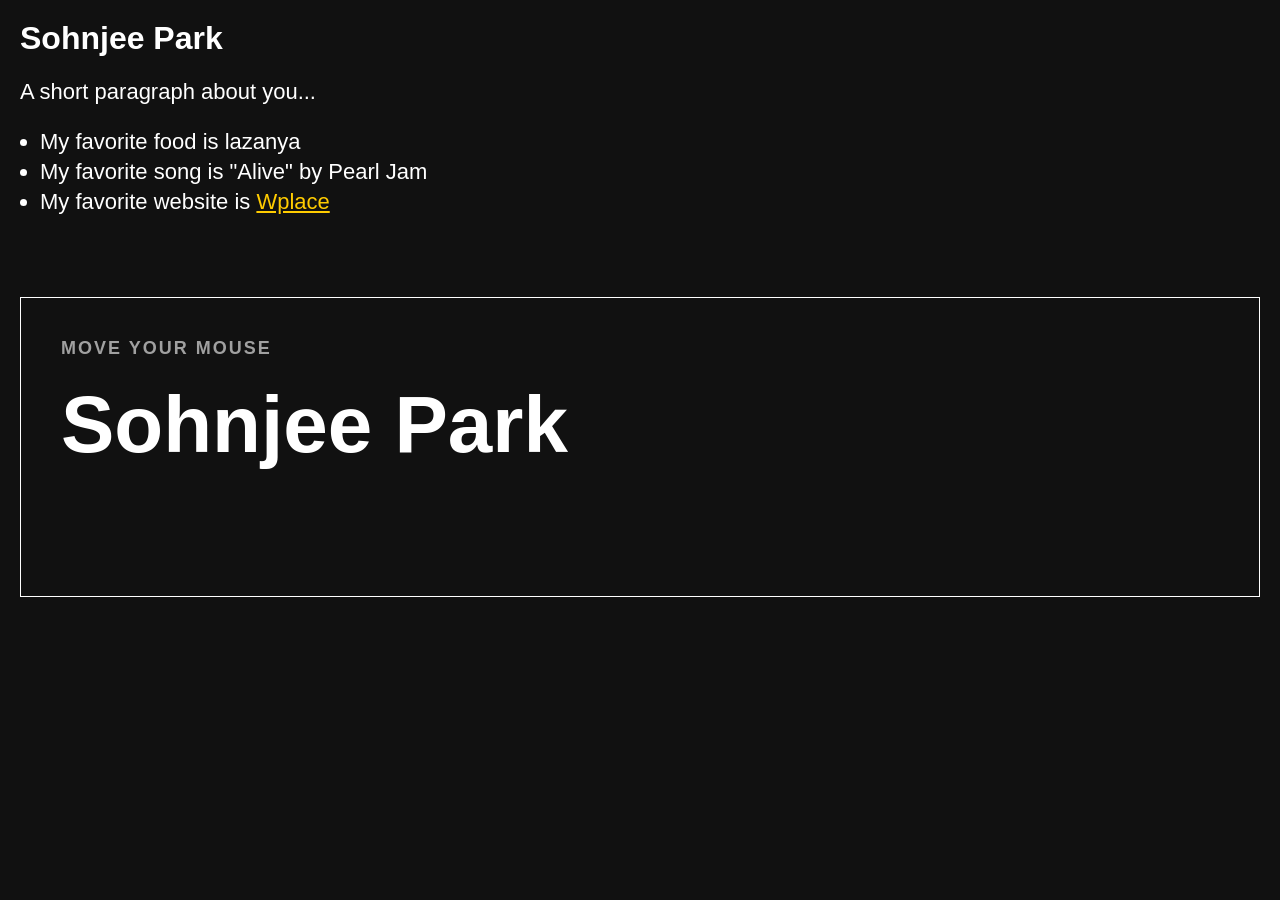
==== index.html @ 4c707c5a "Update index.html" ====
<!DOCTYPE html>
<html>

<head>
  <title>Sohnjee Park | UI Design Programming 1</title>
  <meta charset="utf-8" />
  <link rel="stylesheet" href="assets/style.css">
</head>

<body>

  <!-- this is where my code is-->
  <div id="grid">
    <div id="left-column" class="scroll">  

      <!-- my favorite pokemon -->
      <!-- <img src="https://archives.bulbagarden.net/media/upload/2/24/Spr_2c_054.png" alt="Psyduck" /> -->

      <!-- about me-->
      <h1>Sohnjee Park</h1>  
      <p class="desc">A short paragraph about you...</p>
      <ul>
        <li>My favorite food is lazanya</li>
        <li>My favorite song is "Alive" by Pearl Jam</li>
        <li>My favorite website is <a href="https://wplace.live/">Wplace</a></li>
      </ul>

      <section class="type-section">
  <h2 class="interactive-title">MOVE YOUR MOUSE</h2>
  <p class="interactive-type">
    Sohnjee Park
  </p>
</section>
      
    </div>
  </div>
  <script src="assets/script.js"></script>
  
</body>
</html>
---- assets/style.css ----
* {
	margin: 0px;
	padding: 0px;
	box-sizing: border-box;
}

/* adjusting fonts */

body {
	font-family: -apple-system, BlinkMacSystemFont, helvetica, arial, sans-serif;
	transition: background 500ms ease;
	background: #111;
	color: white;
}

p, li {
	font-size: 22px;
	line-height: 30px;
}

/* adjusting spacing */

#left-column {
	padding: 20px;
}

h1, p {
	margin-bottom: 20px;
}

ul, ol {
	margin-left: 20px;
}

img {
	max-width: 100%;
	height: auto;
}

a {
	color: #ffcc00;
}

/* interactive type */

.type-section {
	margin-top: 80px;
	min-height: 300px;
	border: 1px solid white;
	padding: 40px;
	overflow: hidden;
}

.interactive-title {
	font-size: 18px;
	letter-spacing: 2px;
	opacity: 0.6;
	margin-bottom: 30px;
}

.interactive-type {
	font-size: 80px;
	font-weight: 900;
	line-height: 0.9;
	letter-spacing: 0px;
	transition:
		transform 0.2s ease,
		letter-spacing 0.2s ease,
		color 0.2s ease;
}
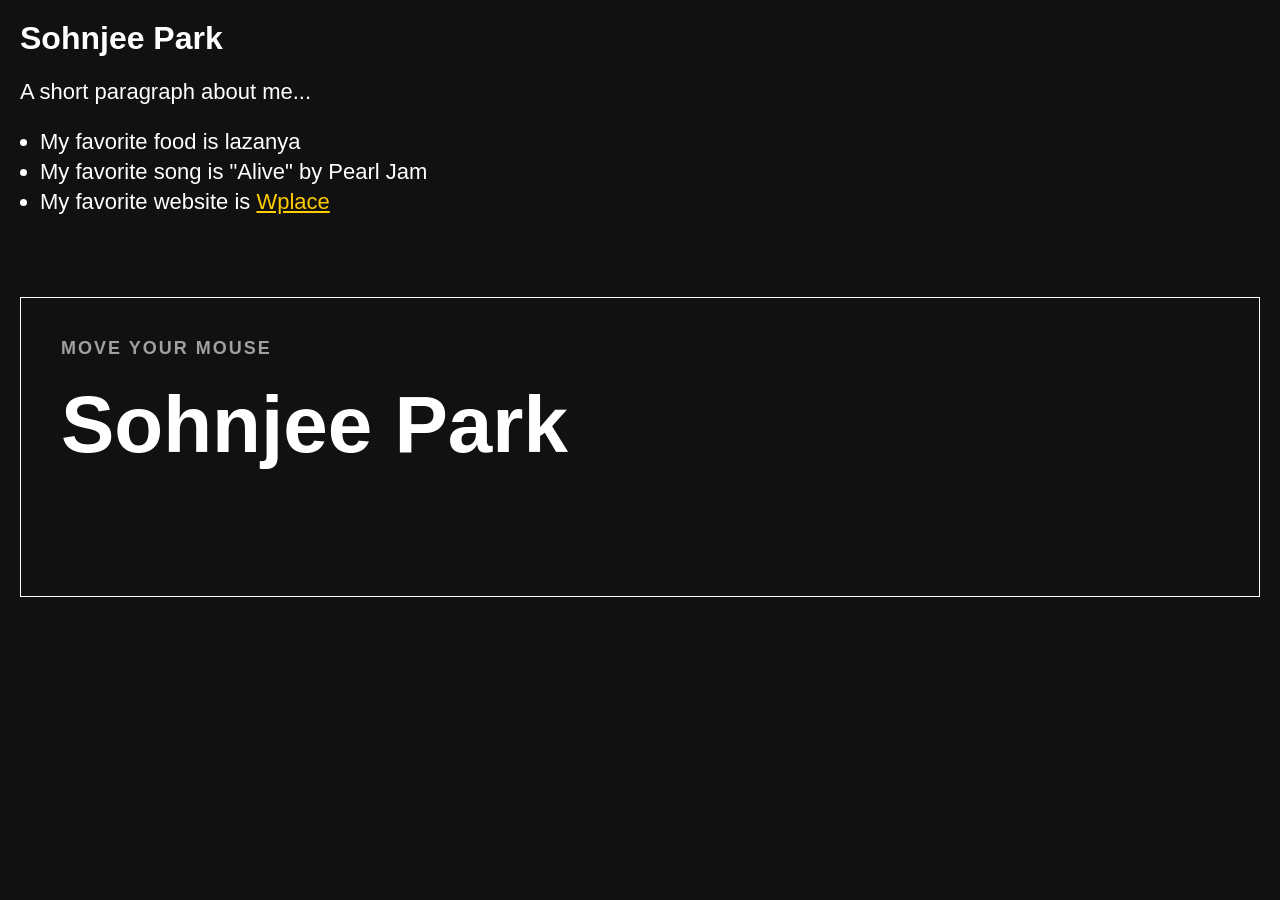
==== commit 35498caa: "Update index.html" ====
--- a/index.html
+++ b/index.html
@@ -19,7 +19,7 @@
 
       <!-- about me-->
       <h1>Sohnjee Park</h1>  
-      <p class="desc">A short paragraph about you...</p>
+      <p class="desc">A short paragraph about me...</p>
       <ul>
         <li>My favorite food is lazanya</li>
         <li>My favorite song is "Alive" by Pearl Jam</li>
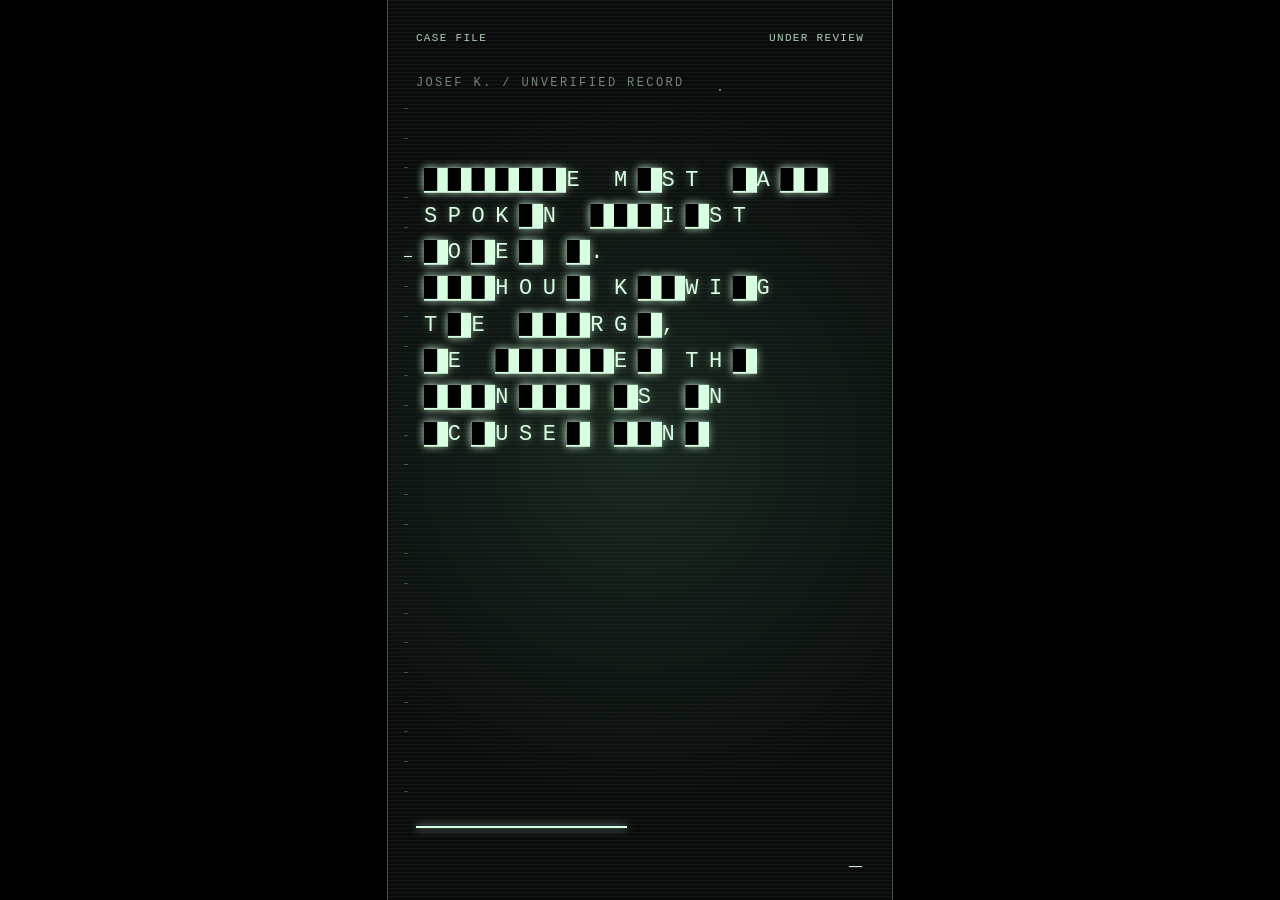
==== commit 778888db: "Add files via upload" ====
--- a/index.html
+++ b/index.html
@@ -1,41 +1,293 @@
-  
 <!DOCTYPE html>
-<html>
-
+<html lang="ko">
 <head>
-  <title>Sohnjee Park | UI Design Programming 1</title>
-  <meta charset="utf-8" />
-  <link rel="stylesheet" href="assets/style.css">
+  <meta charset="UTF-8">
+  <meta name="viewport" content="width=device-width, initial-scale=1.0">
+  <title>The Trial Clock</title>
+
+  <style>
+    * {
+      margin: 0;
+      padding: 0;
+      box-sizing: border-box;
+    }
+
+    html,
+    body {
+      width: 100%;
+      height: 100%;
+      overflow: hidden;
+      background: black;
+      color: #d8ffe2;
+      font-family: "Courier New", monospace;
+    }
+
+    body {
+      display: flex;
+      align-items: center;
+      justify-content: center;
+    }
+
+    #screen {
+      position: relative;
+      width: 56.25vh;
+      height: 100vh;
+      max-width: 100vw;
+      background:
+        repeating-linear-gradient(
+          to bottom,
+          rgba(255, 255, 255, 0.04) 0px,
+          rgba(255, 255, 255, 0.04) 1px,
+          transparent 1px,
+          transparent 4px
+        ),
+        radial-gradient(circle at center, #102018 0%, #020403 70%);
+      border-left: 1px solid rgba(216, 255, 226, 0.3);
+      border-right: 1px solid rgba(216, 255, 226, 0.3);
+      overflow: hidden;
+    }
+
+    #screen::before {
+      content: "";
+      position: absolute;
+      inset: 0;
+      background: rgba(216, 255, 226, 0.03);
+      animation: flicker 1s infinite;
+      pointer-events: none;
+    }
+
+    @keyframes flicker {
+      0% { opacity: 0.1; }
+      50% { opacity: 0.35; }
+      100% { opacity: 0.15; }
+    }
+
+    #header {
+      position: absolute;
+      top: 32px;
+      left: 28px;
+      right: 28px;
+      display: flex;
+      justify-content: space-between;
+      font-size: 11px;
+      letter-spacing: 0.12em;
+      opacity: 0.8;
+    }
+
+    #case-number {
+      position: absolute;
+      top: 76px;
+      left: 28px;
+      font-size: 12px;
+      letter-spacing: 0.2em;
+      opacity: 0.5;
+    }
+
+    #text {
+      position: absolute;
+      left: 36px;
+      right: 36px;
+      top: 38%;
+      transform: translateY(-50%);
+      font-size: 22px;
+      line-height: 1.65;
+      letter-spacing: 0.03em;
+      text-transform: uppercase;
+      text-shadow: 0 0 8px rgba(216, 255, 226, 0.45);
+      transition: top 0.8s ease, letter-spacing 0.8s ease;
+      word-break: keep-all;
+    }
+
+    .redacted {
+      color: black;
+      background: #d8ffe2;
+      box-shadow: 0 0 8px rgba(216, 255, 226, 0.6);
+    }
+
+    #minute-bar {
+      position: absolute;
+      left: 28px;
+      bottom: 72px;
+      height: 2px;
+      background: #d8ffe2;
+      box-shadow: 0 0 10px rgba(216, 255, 226, 0.9);
+      transition: width 0.8s ease;
+    }
+
+    #hour-markers {
+      position: absolute;
+      left: 16px;
+      top: 12%;
+      bottom: 12%;
+      width: 8px;
+      display: flex;
+      flex-direction: column;
+      justify-content: space-between;
+    }
+
+    .hour-dot {
+      width: 4px;
+      height: 1px;
+      background: rgba(216, 255, 226, 0.25);
+    }
+
+    .hour-dot.on {
+      width: 8px;
+      background: #d8ffe2;
+      box-shadow: 0 0 8px #d8ffe2;
+    }
+
+    #cursor {
+      position: absolute;
+      right: 30px;
+      bottom: 28px;
+      font-size: 22px;
+      animation: blink 1s steps(1) infinite;
+    }
+
+    @keyframes blink {
+      0% { opacity: 1; }
+      50% { opacity: 0; }
+      100% { opacity: 1; }
+    }
+
+    .noise {
+      position: absolute;
+      width: 2px;
+      height: 2px;
+      background: #d8ffe2;
+      opacity: 0.45;
+    }
+  </style>
 </head>
 
 <body>
-
-  <!-- this is where my code is-->
-  <div id="grid">
-    <div id="left-column" class="scroll">  
-
-      <!-- my favorite pokemon -->
-      <!-- <img src="https://archives.bulbagarden.net/media/upload/2/24/Spr_2c_054.png" alt="Psyduck" /> -->
-
-      <!-- about me-->
-      <h1>Sohnjee Park</h1>  
-      <p class="desc">A short paragraph about me...</p>
-      <ul>
-        <li>My favorite food is lazanya</li>
-        <li>My favorite song is "Alive" by Pearl Jam</li>
-        <li>My favorite website is <a href="https://wplace.live/">Wplace</a></li>
-      </ul>
-
-      <section class="type-section">
-  <h2 class="interactive-title">MOVE YOUR MOUSE</h2>
-  <p class="interactive-type">
-    Sohnjee Park
-  </p>
-</section>
-      
+  <div id="screen">
+    <div id="header">
+      <span>CASE FILE</span>
+      <span>UNDER REVIEW</span>
     </div>
+
+    <div id="case-number">JOSEF K. / UNVERIFIED RECORD</div>
+
+    <div id="hour-markers"></div>
+
+    <div id="text"></div>
+
+    <div id="minute-bar"></div>
+
+    <div id="cursor">_</div>
   </div>
-  <script src="assets/script.js"></script>
-  
+
+  <script>
+    const screen = document.querySelector("#screen")
+    const text = document.querySelector("#text")
+    const minuteBar = document.querySelector("#minute-bar")
+    const hourMarkers = document.querySelector("#hour-markers")
+
+    const originalText =
+      "SOMEONE MUST HAVE SPOKEN AGAINST JOSEF K.\n" +
+      "WITHOUT KNOWING THE CHARGE,\n" +
+      "HE ENTERED THE MORNING AS AN ACCUSED MAN."
+
+      let randomOrder = []
+let lastMinute = -1
+
+function makeRandomOrder() {
+  randomOrder = []
+
+  for (let i = 0; i < originalText.length; i = i + 1) {
+    const character = originalText[i]
+
+    if (character !== " " && character !== "\n") {
+      randomOrder.push(i)
+    }
+  }
+
+  for (let i = randomOrder.length - 1; i > 0; i = i - 1) {
+    const randomIndex = Math.floor(Math.random() * (i + 1))
+    const temp = randomOrder[i]
+    randomOrder[i] = randomOrder[randomIndex]
+    randomOrder[randomIndex] = temp
+  }
+}
+
+for (let i = 0; i < 24; i = i + 1) {
+  hourMarkers.innerHTML = hourMarkers.innerHTML + "<div class='hour-dot'></div>"
+}
+    const dots = document.querySelectorAll(".hour-dot")
+
+    function updateClock() {
+      const now = new Date()
+
+      const hour = now.getHours()
+      const minute = now.getMinutes()
+      const second = now.getSeconds()
+
+      if (minute !== lastMinute) {
+  makeRandomOrder()
+  lastMinute = minute
+}
+
+const hiddenCount = second
+const hiddenLetters = randomOrder.slice(0, hiddenCount)
+
+let result = ""
+
+for (let i = 0; i < originalText.length; i = i + 1) {
+  const character = originalText[i]
+
+  if (character === "\n") {
+    result = result + "<br>"
+  } else if (character === " ") {
+    result = result + " "
+  } else if (hiddenLetters.includes(i)) {
+    result = result + "<span class='redacted'>█</span>"
+  } else {
+    result = result + character
+  }
+}
+
+text.innerHTML = result
+
+
+
+      const textTop = 22 + hour * 56 / 23
+      text.style.top = textTop + "%"
+
+      const spacing = 0.03 + minute * 0.018
+      text.style.letterSpacing = spacing + "em"
+
+      const barWidth = 8 + minute * 80 / 59
+      minuteBar.style.width = barWidth + "%"
+
+      for (let i = 0; i < dots.length; i = i + 1) {
+        if (i === hour) {
+          dots[i].className = "hour-dot on"
+        } else {
+          dots[i].className = "hour-dot"
+        }
+      }
+
+      makeNoise()
+    }
+
+    function makeNoise() {
+      const noise = document.createElement("div")
+      noise.className = "noise"
+
+      noise.style.left = Math.random() * 100 + "%"
+      noise.style.top = Math.random() * 100 + "%"
+
+      screen.appendChild(noise)
+
+      setTimeout(function() {
+        noise.remove()
+      }, 1000)
+    }
+
+    updateClock()
+    setInterval(updateClock, 1000)
+  </script>
 </body>
-</html>
+</html>
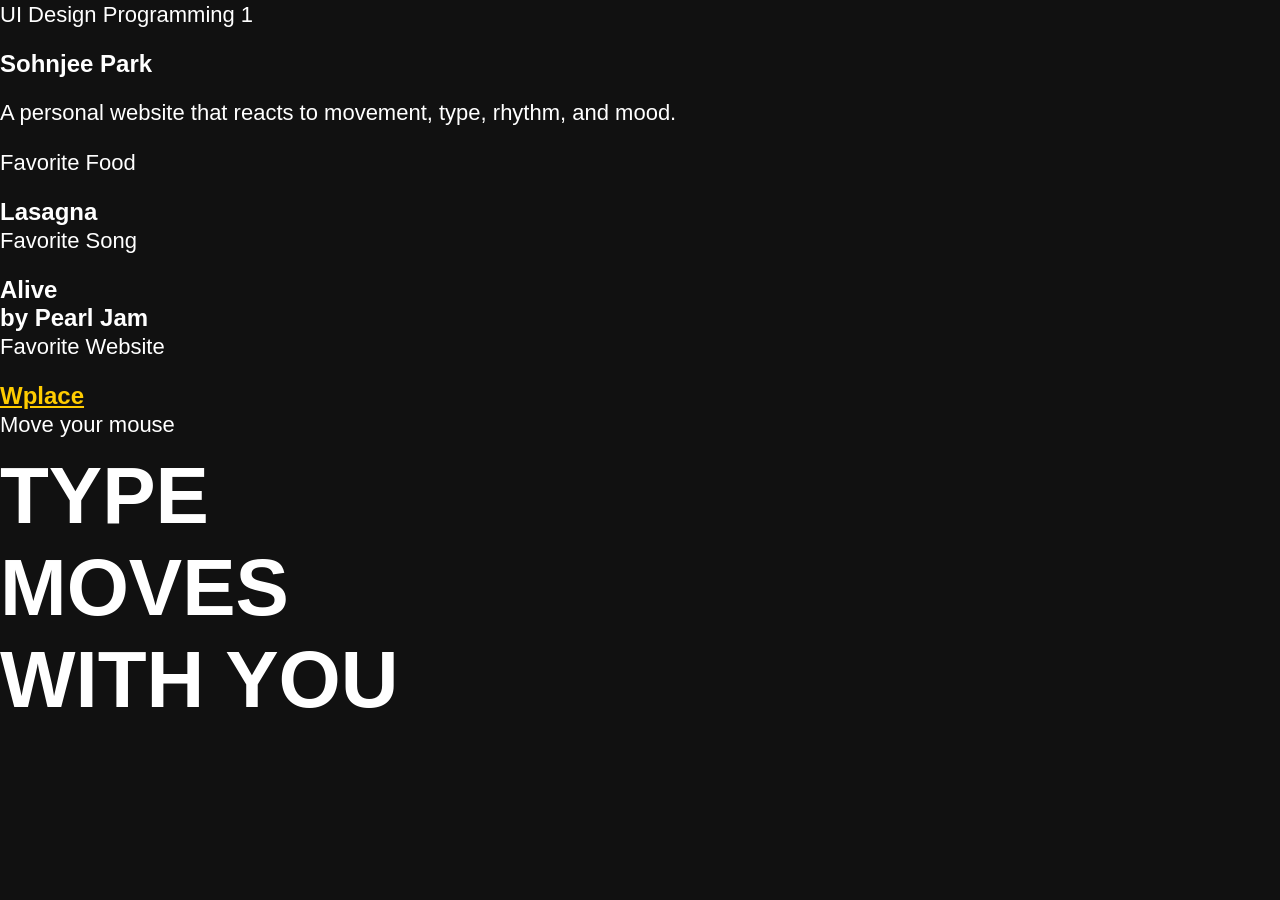
==== commit b9e4a8b8: "Create index.html" ====
--- a/index.html
+++ b/index.html
@@ -1,293 +1,63 @@
 <!DOCTYPE html>
 <html lang="ko">
+
 <head>
-  <meta charset="UTF-8">
-  <meta name="viewport" content="width=device-width, initial-scale=1.0">
-  <title>The Trial Clock</title>
-
-  <style>
-    * {
-      margin: 0;
-      padding: 0;
-      box-sizing: border-box;
-    }
-
-    html,
-    body {
-      width: 100%;
-      height: 100%;
-      overflow: hidden;
-      background: black;
-      color: #d8ffe2;
-      font-family: "Courier New", monospace;
-    }
-
-    body {
-      display: flex;
-      align-items: center;
-      justify-content: center;
-    }
-
-    #screen {
-      position: relative;
-      width: 56.25vh;
-      height: 100vh;
-      max-width: 100vw;
-      background:
-        repeating-linear-gradient(
-          to bottom,
-          rgba(255, 255, 255, 0.04) 0px,
-          rgba(255, 255, 255, 0.04) 1px,
-          transparent 1px,
-          transparent 4px
-        ),
-        radial-gradient(circle at center, #102018 0%, #020403 70%);
-      border-left: 1px solid rgba(216, 255, 226, 0.3);
-      border-right: 1px solid rgba(216, 255, 226, 0.3);
-      overflow: hidden;
-    }
-
-    #screen::before {
-      content: "";
-      position: absolute;
-      inset: 0;
-      background: rgba(216, 255, 226, 0.03);
-      animation: flicker 1s infinite;
-      pointer-events: none;
-    }
-
-    @keyframes flicker {
-      0% { opacity: 0.1; }
-      50% { opacity: 0.35; }
-      100% { opacity: 0.15; }
-    }
-
-    #header {
-      position: absolute;
-      top: 32px;
-      left: 28px;
-      right: 28px;
-      display: flex;
-      justify-content: space-between;
-      font-size: 11px;
-      letter-spacing: 0.12em;
-      opacity: 0.8;
-    }
-
-    #case-number {
-      position: absolute;
-      top: 76px;
-      left: 28px;
-      font-size: 12px;
-      letter-spacing: 0.2em;
-      opacity: 0.5;
-    }
-
-    #text {
-      position: absolute;
-      left: 36px;
-      right: 36px;
-      top: 38%;
-      transform: translateY(-50%);
-      font-size: 22px;
-      line-height: 1.65;
-      letter-spacing: 0.03em;
-      text-transform: uppercase;
-      text-shadow: 0 0 8px rgba(216, 255, 226, 0.45);
-      transition: top 0.8s ease, letter-spacing 0.8s ease;
-      word-break: keep-all;
-    }
-
-    .redacted {
-      color: black;
-      background: #d8ffe2;
-      box-shadow: 0 0 8px rgba(216, 255, 226, 0.6);
-    }
-
-    #minute-bar {
-      position: absolute;
-      left: 28px;
-      bottom: 72px;
-      height: 2px;
-      background: #d8ffe2;
-      box-shadow: 0 0 10px rgba(216, 255, 226, 0.9);
-      transition: width 0.8s ease;
-    }
-
-    #hour-markers {
-      position: absolute;
-      left: 16px;
-      top: 12%;
-      bottom: 12%;
-      width: 8px;
-      display: flex;
-      flex-direction: column;
-      justify-content: space-between;
-    }
-
-    .hour-dot {
-      width: 4px;
-      height: 1px;
-      background: rgba(216, 255, 226, 0.25);
-    }
-
-    .hour-dot.on {
-      width: 8px;
-      background: #d8ffe2;
-      box-shadow: 0 0 8px #d8ffe2;
-    }
-
-    #cursor {
-      position: absolute;
-      right: 30px;
-      bottom: 28px;
-      font-size: 22px;
-      animation: blink 1s steps(1) infinite;
-    }
-
-    @keyframes blink {
-      0% { opacity: 1; }
-      50% { opacity: 0; }
-      100% { opacity: 1; }
-    }
-
-    .noise {
-      position: absolute;
-      width: 2px;
-      height: 2px;
-      background: #d8ffe2;
-      opacity: 0.45;
-    }
-  </style>
+  <title>Sohnjee Park | UI Design Programming 1</title>
+  <meta charset="utf-8" />
+  <link rel="stylesheet" href="assets/style.css">
 </head>
 
 <body>
-  <div id="screen">
-    <div id="header">
-      <span>CASE FILE</span>
-      <span>UNDER REVIEW</span>
-    </div>
 
-    <div id="case-number">JOSEF K. / UNVERIFIED RECORD</div>
+  <div class="cursor"></div>
 
-    <div id="hour-markers"></div>
+  <main class="page">
 
-    <div id="text"></div>
+    <section class="hero">
+      <p class="small-text">UI Design Programming 1</p>
 
-    <div id="minute-bar"></div>
+      <h1 class="main-title">
+        <span>Sohnjee</span>
+        <span>Park</span>
+      </h1>
 
-    <div id="cursor">_</div>
-  </div>
+      <p class="desc">
+        A personal website that reacts to movement, type, rhythm, and mood.
+      </p>
+    </section>
 
-  <script>
-    const screen = document.querySelector("#screen")
-    const text = document.querySelector("#text")
-    const minuteBar = document.querySelector("#minute-bar")
-    const hourMarkers = document.querySelector("#hour-markers")
+    <section class="info">
+      <div class="card">
+        <p class="label">Favorite Food</p>
+        <h2>Lasagna</h2>
+      </div>
 
-    const originalText =
-      "SOMEONE MUST HAVE SPOKEN AGAINST JOSEF K.\n" +
-      "WITHOUT KNOWING THE CHARGE,\n" +
-      "HE ENTERED THE MORNING AS AN ACCUSED MAN."
+      <div class="card">
+        <p class="label">Favorite Song</p>
+        <h2>Alive<br>by Pearl Jam</h2>
+      </div>
 
-      let randomOrder = []
-let lastMinute = -1
+      <div class="card">
+        <p class="label">Favorite Website</p>
+        <h2>
+          <a href="https://www.nytimes.com" target="_blank">Wplace</a>
+        </h2>
+      </div>
+    </section>
 
-function makeRandomOrder() {
-  randomOrder = []
+    <section class="interactive-section">
+      <p class="small-text">Move your mouse</p>
 
-  for (let i = 0; i < originalText.length; i = i + 1) {
-    const character = originalText[i]
+      <div class="type-box">
+        <p class="interactive-type">TYPE</p>
+        <p class="interactive-type outline">MOVES</p>
+        <p class="interactive-type">WITH YOU</p>
+      </div>
+    </section>
 
-    if (character !== " " && character !== "\n") {
-      randomOrder.push(i)
-    }
-  }
+  </main>
 
-  for (let i = randomOrder.length - 1; i > 0; i = i - 1) {
-    const randomIndex = Math.floor(Math.random() * (i + 1))
-    const temp = randomOrder[i]
-    randomOrder[i] = randomOrder[randomIndex]
-    randomOrder[randomIndex] = temp
-  }
-}
+  <script src="assets/script.js"></script>
+</body>
 
-for (let i = 0; i < 24; i = i + 1) {
-  hourMarkers.innerHTML = hourMarkers.innerHTML + "<div class='hour-dot'></div>"
-}
-    const dots = document.querySelectorAll(".hour-dot")
-
-    function updateClock() {
-      const now = new Date()
-
-      const hour = now.getHours()
-      const minute = now.getMinutes()
-      const second = now.getSeconds()
-
-      if (minute !== lastMinute) {
-  makeRandomOrder()
-  lastMinute = minute
-}
-
-const hiddenCount = second
-const hiddenLetters = randomOrder.slice(0, hiddenCount)
-
-let result = ""
-
-for (let i = 0; i < originalText.length; i = i + 1) {
-  const character = originalText[i]
-
-  if (character === "\n") {
-    result = result + "<br>"
-  } else if (character === " ") {
-    result = result + " "
-  } else if (hiddenLetters.includes(i)) {
-    result = result + "<span class='redacted'>█</span>"
-  } else {
-    result = result + character
-  }
-}
-
-text.innerHTML = result
-
-
-
-      const textTop = 22 + hour * 56 / 23
-      text.style.top = textTop + "%"
-
-      const spacing = 0.03 + minute * 0.018
-      text.style.letterSpacing = spacing + "em"
-
-      const barWidth = 8 + minute * 80 / 59
-      minuteBar.style.width = barWidth + "%"
-
-      for (let i = 0; i < dots.length; i = i + 1) {
-        if (i === hour) {
-          dots[i].className = "hour-dot on"
-        } else {
-          dots[i].className = "hour-dot"
-        }
-      }
-
-      makeNoise()
-    }
-
-    function makeNoise() {
-      const noise = document.createElement("div")
-      noise.className = "noise"
-
-      noise.style.left = Math.random() * 100 + "%"
-      noise.style.top = Math.random() * 100 + "%"
-
-      screen.appendChild(noise)
-
-      setTimeout(function() {
-        noise.remove()
-      }, 1000)
-    }
-
-    updateClock()
-    setInterval(updateClock, 1000)
-  </script>
-</body>
-</html>+</html>
--- a/assets/style.css
+++ b/assets/style.css
@@ -0,0 +1,70 @@
+* {
+	margin: 0px;
+	padding: 0px;
+	box-sizing: border-box;
+}
+
+/* adjusting fonts */
+
+body {
+	font-family: -apple-system, BlinkMacSystemFont, helvetica, arial, sans-serif;
+	transition: background 500ms ease;
+	background: #111;
+	color: white;
+}
+
+p, li {
+	font-size: 22px;
+	line-height: 30px;
+}
+
+/* adjusting spacing */
+
+#left-column {
+	padding: 20px;
+}
+
+h1, p {
+	margin-bottom: 20px;
+}
+
+ul, ol {
+	margin-left: 20px;
+}
+
+img {
+	max-width: 100%;
+	height: auto;
+}
+
+a {
+	color: #ffcc00;
+}
+
+/* interactive type */
+
+.type-section {
+	margin-top: 80px;
+	min-height: 300px;
+	border: 1px solid white;
+	padding: 40px;
+	overflow: hidden;
+}
+
+.interactive-title {
+	font-size: 18px;
+	letter-spacing: 2px;
+	opacity: 0.6;
+	margin-bottom: 30px;
+}
+
+.interactive-type {
+	font-size: 80px;
+	font-weight: 900;
+	line-height: 0.9;
+	letter-spacing: 0px;
+	transition:
+		transform 0.2s ease,
+		letter-spacing 0.2s ease,
+		color 0.2s ease;
+}
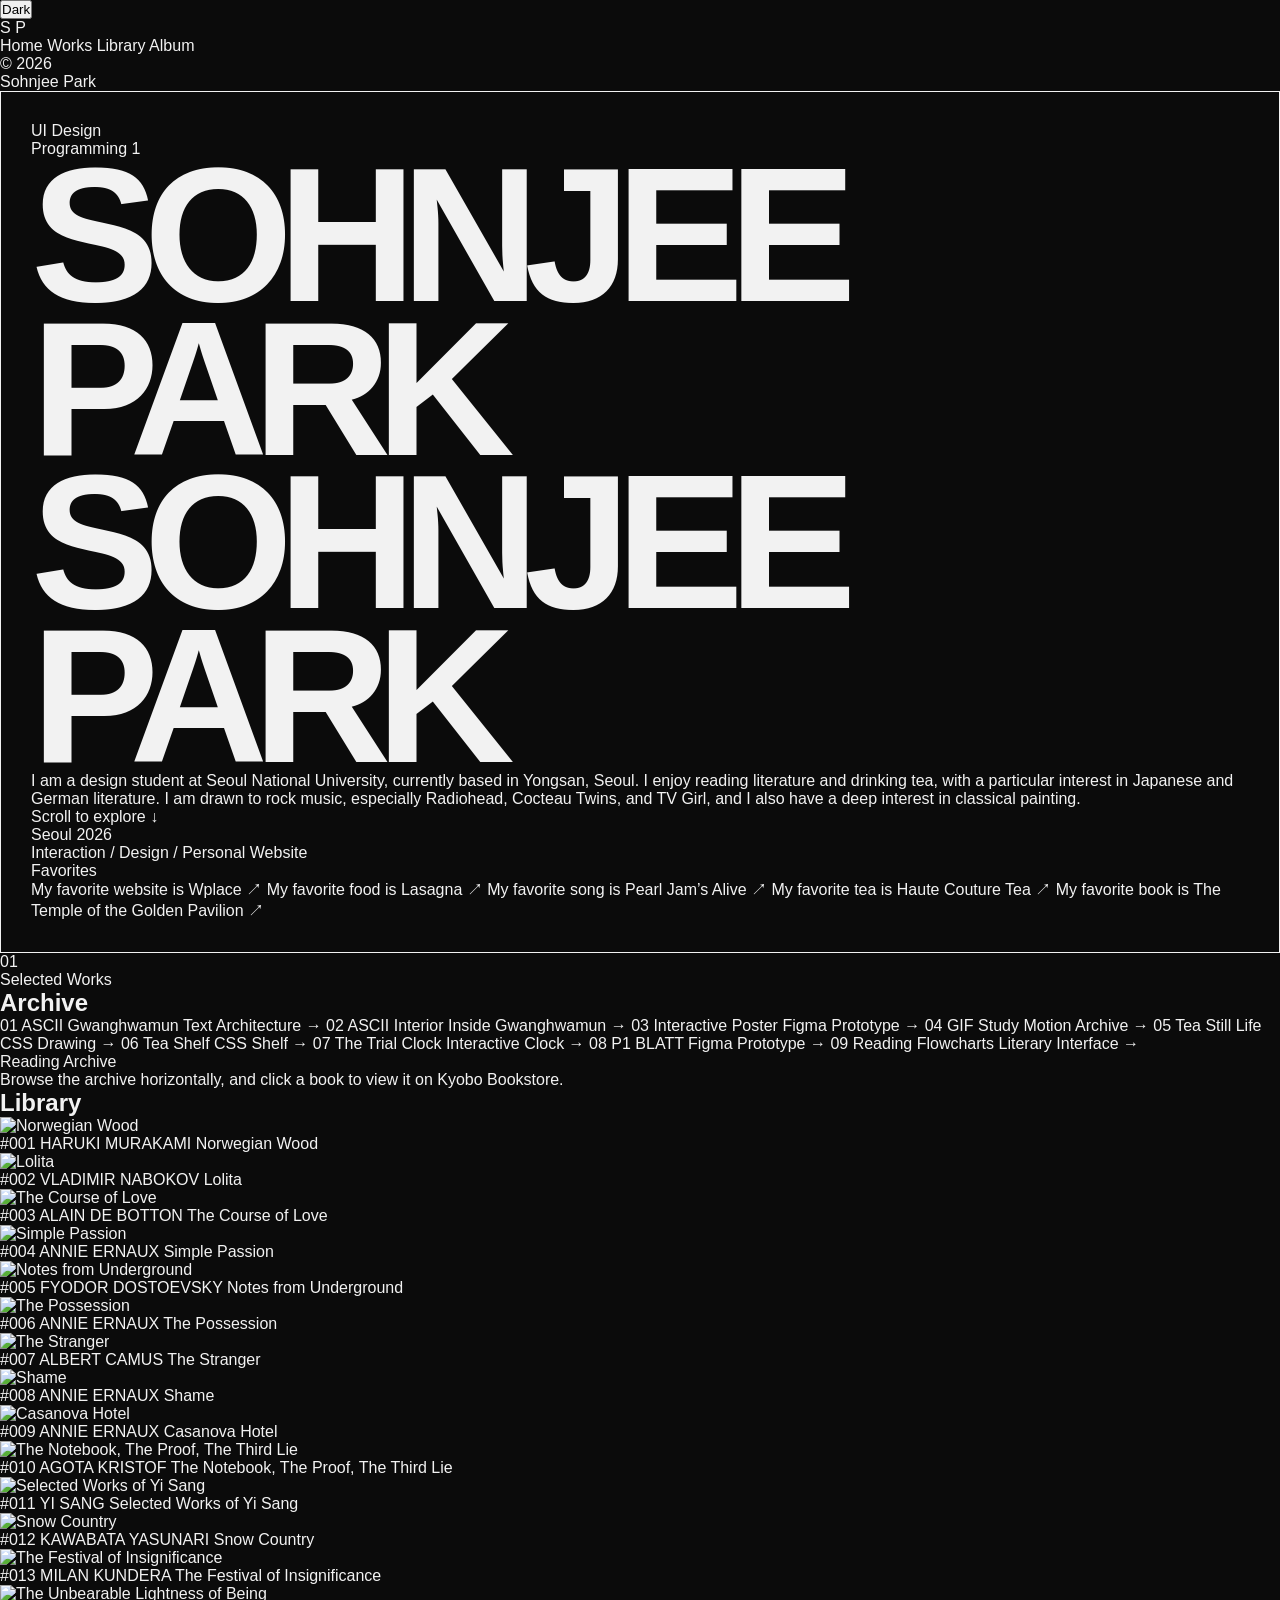
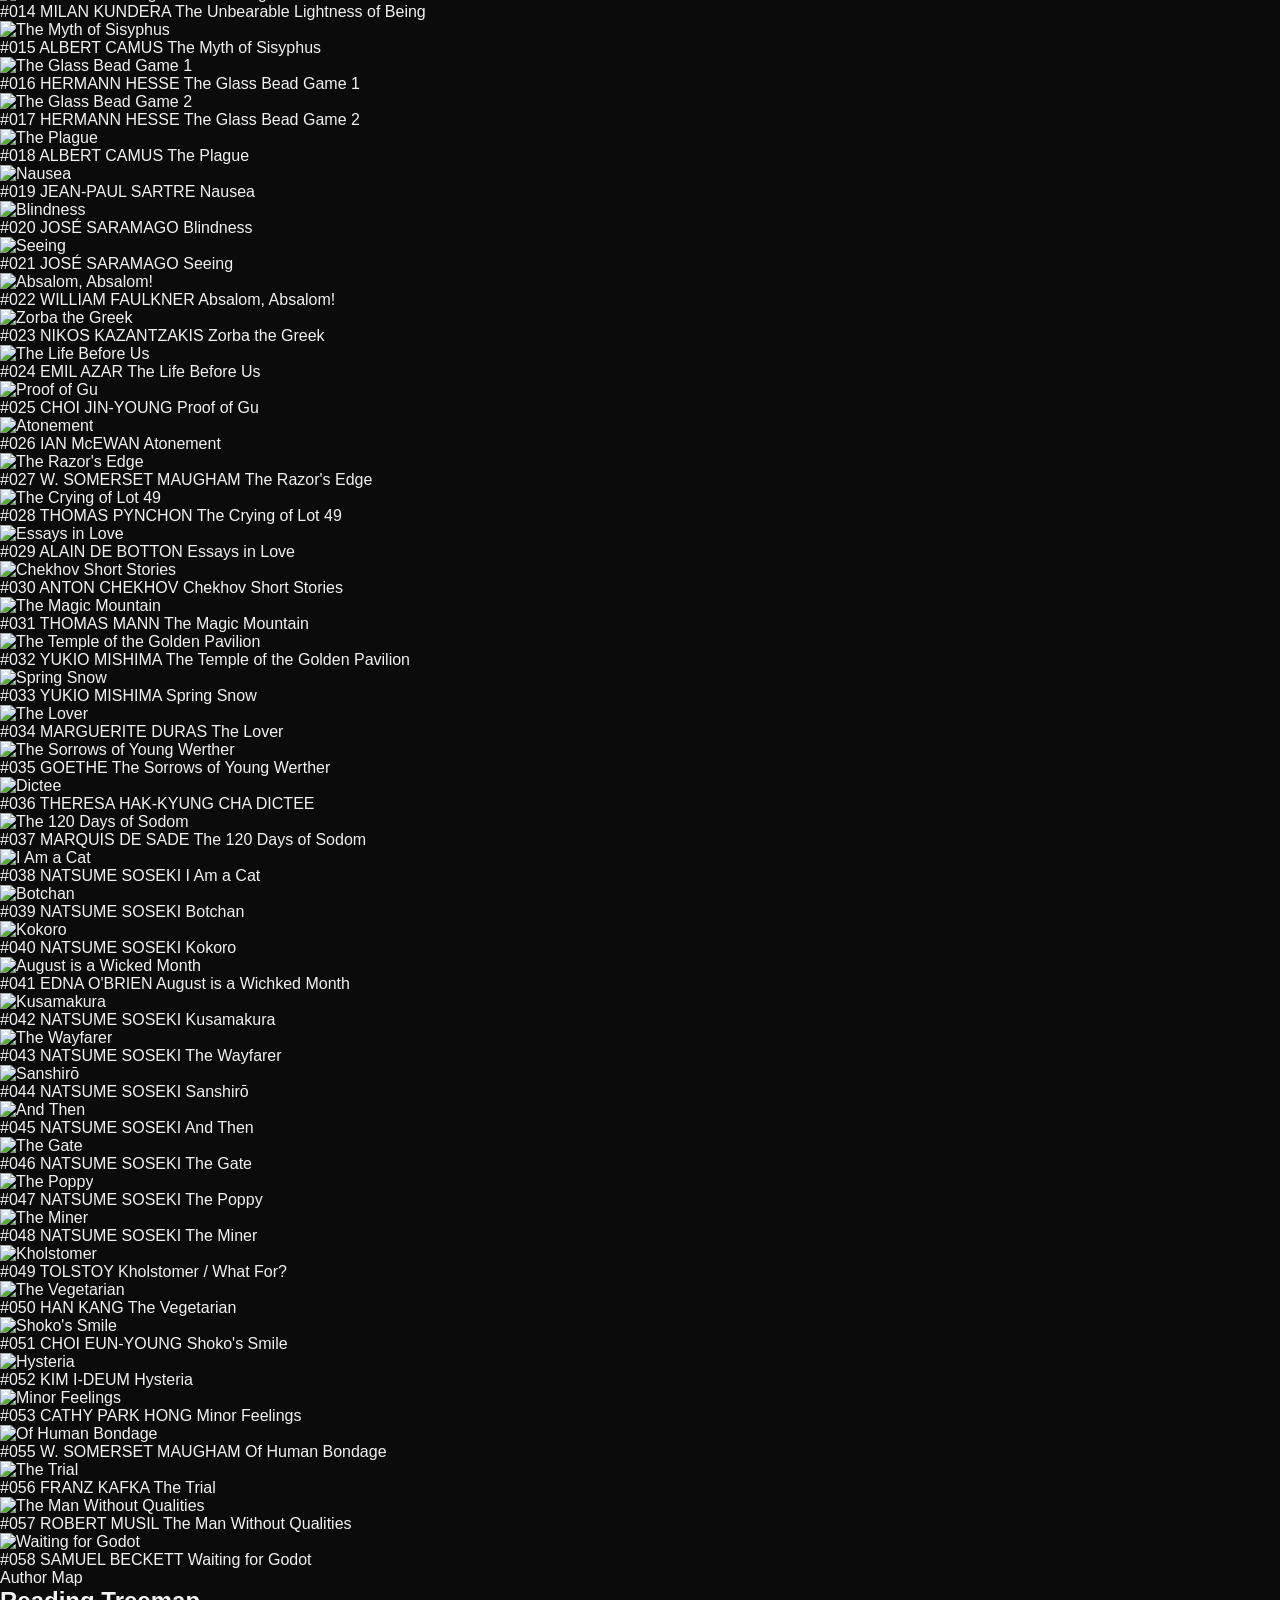
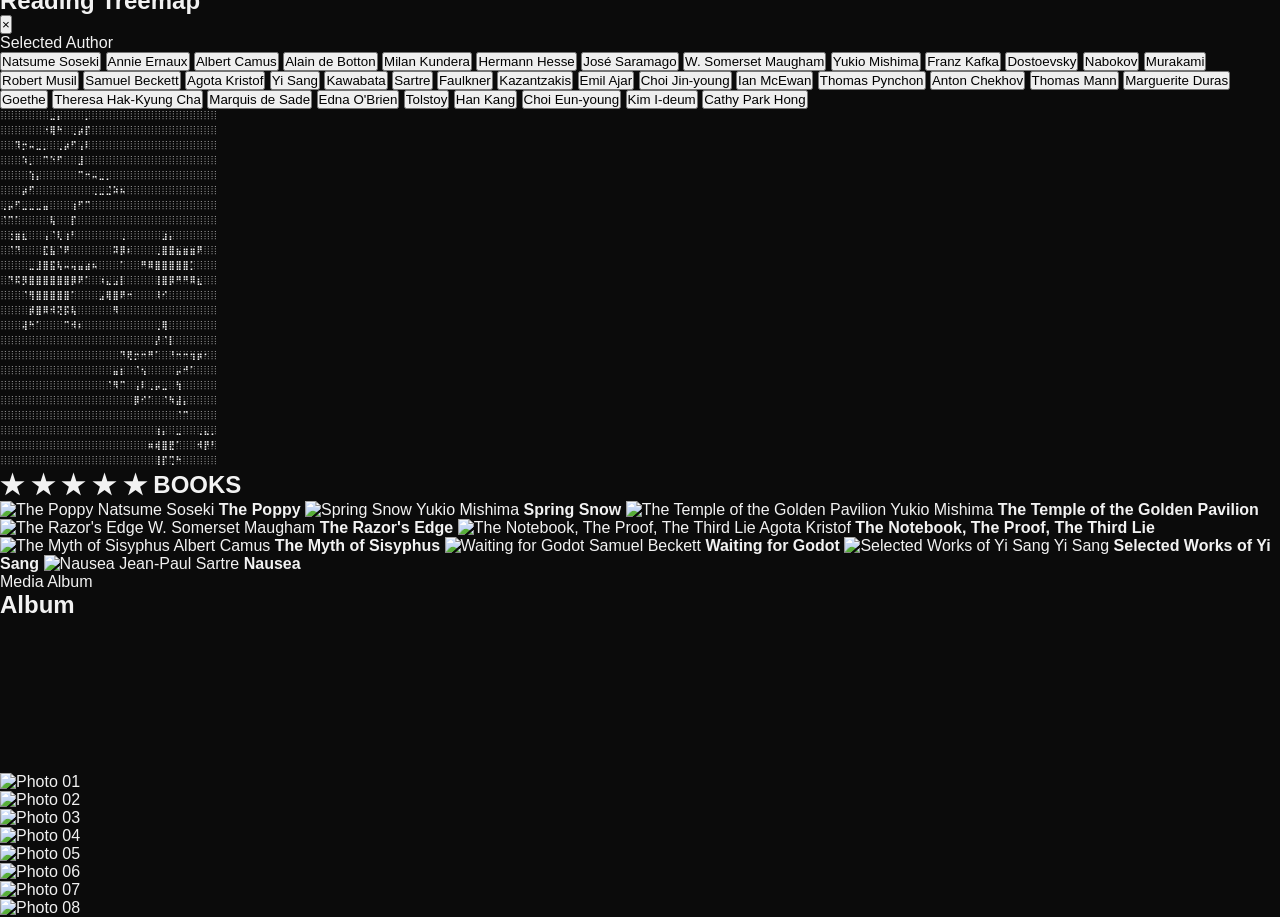
==== commit 98479f05: "Update index.html" ====
--- a/index.html
+++ b/index.html
@@ -1,6 +1,5 @@
 <!DOCTYPE html>
 <html lang="ko">
-
 <head>
   <title>Sohnjee Park | UI Design Programming 1</title>
   <meta charset="utf-8" />
@@ -9,55 +8,1115 @@
 
 <body>
 
-  <div class="cursor"></div>
-
-  <main class="page">
+  <button class="theme-toggle" id="themeToggle">Dark</button>
+
+  <aside class="side-nav">
+    <div class="logo">
+      <span>S</span>
+      <i></i>
+      <span>P</span>
+    </div>
+
+    <nav>
+      <a href="index.html" class="active">Home</a>
+      <a href="#works">Works</a>
+      <a href="#library">Library</a>
+      <a href="#media">Album</a>
+    </nav>
+
+    <p class="copyright">© 2026<br>Sohnjee Park</p>
+  </aside>
+
+  <main class="site-main">
 
     <section class="hero">
-      <p class="small-text">UI Design Programming 1</p>
-
-      <h1 class="main-title">
-        <span>Sohnjee</span>
-        <span>Park</span>
-      </h1>
-
-      <p class="desc">
-        A personal website that reacts to movement, type, rhythm, and mood.
+
+      <div class="hero-red-panel">
+        <p class="hero-small">UI Design<br>Programming 1</p>
+
+        <div class="title-wrap">
+          <h1 class="main-title title-base">
+            <span>Sohnjee</span>
+            <span>Park</span>
+          </h1>
+
+          <h1 class="main-title title-cover">
+            <span>Sohnjee</span>
+            <span>Park</span>
+          </h1>
+        </div>
+
+      <p class="intro">
+        I am a design student at Seoul National University, currently based in Yongsan, Seoul.
+        I enjoy reading literature and drinking tea, with a particular interest in Japanese and German literature.
+        I am drawn to rock music, especially Radiohead, Cocteau Twins, and TV Girl,
+        and I also have a deep interest in classical painting.
       </p>
+
+        <p class="scroll-text">Scroll to explore ↓</p>
+      </div>
+
+      <div class="hero-right">
+        <div class="hero-meta">
+          <span>Seoul</span>
+          <span>2026</span>
+        </div>
+
+        <p class="vertical-label">Interaction / Design / Personal Website</p>
+
+        <div class="favorites">
+          <p>Favorites</p>
+
+          <a href="https://wplace.live/" target="_blank">
+            My favorite website is Wplace ↗
+          </a>
+
+          <a href="https://en.wikipedia.org/wiki/Lasagna" target="_blank">
+            My favorite food is Lasagna ↗
+          </a>
+
+          <a href="https://www.youtube.com/results?search_query=Pearl+Jam+Alive" target="_blank">
+            My favorite song is Pearl Jam’s Alive ↗
+          </a>
+
+          <a href="https://twgkorea.com/product/오뜨-쿠튀르-티-잎차/171/category/23/display/1/" target="_blank">
+            My favorite tea is Haute Couture Tea ↗
+          </a>
+
+          <a href="https://product.kyobobook.co.kr/detail/S000000407340" target="_blank">
+            My favorite book is The Temple of the Golden Pavilion ↗
+          </a>
+        </div>
+      </div>
+
     </section>
 
-    <section class="info">
-      <div class="card">
-        <p class="label">Favorite Food</p>
-        <h2>Lasagna</h2>
-      </div>
-
-      <div class="card">
-        <p class="label">Favorite Song</p>
-        <h2>Alive<br>by Pearl Jam</h2>
-      </div>
-
-      <div class="card">
-        <p class="label">Favorite Website</p>
-        <h2>
-          <a href="https://www.nytimes.com" target="_blank">Wplace</a>
-        </h2>
+    <section class="works" id="works">
+      <div class="section-head">
+        <div>
+          <span class="section-number">01</span>
+          <p>Selected Works</p>
+        </div>
+
+        <h2>Archive</h2>
+      </div>
+
+      <div class="work-list">
+
+        <a class="work-row" href="ascii-house.html">
+          <span class="num">01</span>
+          <span class="title">ASCII Gwanghwamun</span>
+          <span class="type">Text Architecture</span>
+          <span class="arrow">→</span>
+        </a>
+
+        <a class="work-row" href="ascii-interior.html">
+        <span class="num">02</span>
+        <span class="title">ASCII Interior</span>
+        <span class="type">Inside Gwanghwamun</span>
+        <span class="arrow">→</span>
+      </a>
+
+      <a class="work-row"
+        href="https://www.figma.com/proto/icFtdcNeKGmAqKDoMpNEPf/PARK-Sohnjee-poster?node-id=49-2&page-id=48%3A2&starting-point-node-id=49%3A2&t=1M4flTyhKP4Wog64-1"
+        target="_blank"
+        rel="noopener noreferrer">
+        <span class="num">03</span>
+        <span class="title">Interactive Poster</span>
+        <span class="type">Figma Prototype</span>
+        <span class="arrow">→</span>
+      </a>
+
+      <a class="work-row" href="gif.html">
+        <span class="num">04</span>
+        <span class="title">GIF Study</span>
+        <span class="type">Motion Archive</span>
+        <span class="arrow">→</span>
+      </a>
+
+      <a class="work-row" href="tea-still-life.html">
+        <span class="num">05</span>
+        <span class="title">Tea Still Life</span>
+        <span class="type">CSS Drawing</span>
+        <span class="arrow">→</span>
+      </a>
+
+      <a class="work-row" href="tea-shelf.html">
+        <span class="num">06</span>
+        <span class="title">Tea Shelf</span>
+        <span class="type">CSS Shelf</span>
+        <span class="arrow">→</span>
+      </a>
+
+        <a class="work-row" href="https://sohnjeepark.github.io/UIDesign1/clock/clock.html" target="_blank">
+          <span class="num">07</span>
+          <span class="title">The Trial Clock</span>
+          <span class="type">Interactive Clock</span>
+          <span class="arrow">→</span>
+        </a>
+
+        <a class="work-row" href="https://www.figma.com/design/3pn3mglbAKBIa8FHcEhOnz/P1-Prototype?node-id=0-1&t=TDqbefQ7JXBCD21q-1" target="_blank">
+          <span class="num">08</span>
+          <span class="title">P1 BLATT</span>
+          <span class="type">Figma Prototype</span>
+          <span class="arrow">→</span>
+        </a>
+
+        <a class="work-row" href="https://sohnjeepark.github.io/Flowcharts/index.html" target="_blank">
+          <span class="num">09</span>
+          <span class="title">Reading Flowcharts</span>
+          <span class="type">Literary Interface</span>
+          <span class="arrow">→</span>
+        </a>
+
       </div>
     </section>
 
-    <section class="interactive-section">
-      <p class="small-text">Move your mouse</p>
-
-      <div class="type-box">
-        <p class="interactive-type">TYPE</p>
-        <p class="interactive-type outline">MOVES</p>
-        <p class="interactive-type">WITH YOU</p>
-      </div>
-    </section>
+
+
+    <section class="book-archive" id="library">
+<div class="book-head">
+  <div>
+    <p>Reading Archive</p>
+    <span class="book-scroll-note">
+      Browse the archive horizontally, and click a book to view it on Kyobo Bookstore.
+    </span>
+  </div>
+
+  <h2>Library</h2>
+</div>
+
+  <div class="book-track-wrap">
+    <div class="book-track">
+
+      <a class="book-card" href="https://product.kyobobook.co.kr/detail/S000000619590"
+      target="_blank">
+      <img src="assets/books/norwegianwood.jpg" alt="Norwegian Wood">
+
+      <div class="book-info">
+        <span class="book-number">#001</span>
+
+        <span class="book-author">
+          HARUKI MURAKAMI
+        </span>
+
+        <span class="book-title">
+          Norwegian Wood
+        </span>
+      </div>
+    </a>
+
+    <a class="book-card" href="https://product.kyobobook.co.kr/detail/S000000778568"
+    target="_blank">
+      <img src="assets/books/lolita.jpg" alt="Lolita">
+      <div class="book-info">
+        <span class="book-number">#002</span>
+        <span class="book-author">VLADIMIR NABOKOV</span>
+        <span class="book-title">Lolita</span>
+      </div>
+    </a>
+
+    <a class="book-card" href="https://product.kyobobook.co.kr/detail/S000000828422"
+    target="_blank">
+      <img src="assets/books/romanticlove.jpg" alt="The Course of Love">
+      <div class="book-info">
+        <span class="book-number">#003</span>
+        <span class="book-author">ALAIN DE BOTTON</span>
+        <span class="book-title">The Course of Love</span>
+      </div>
+    </a>
+
+    <a class="book-card" href="https://product.kyobobook.co.kr/detail/S000000778486"
+    target="_blank">
+      <img src="assets/books/simplepassion.jpg" alt="Simple Passion">
+      <div class="book-info">
+        <span class="book-number">#004</span>
+        <span class="book-author">ANNIE ERNAUX</span>
+        <span class="book-title">Simple Passion</span>
+      </div>
+    </a>
+
+    <a class="book-card" href="https://product.kyobobook.co.kr/detail/S000000620376"
+    target="_blank">
+      <img src="assets/books/notesunderground.jpg" alt="Notes from Underground">
+      <div class="book-info">
+        <span class="book-number">#005</span>
+        <span class="book-author">FYODOR DOSTOEVSKY</span>
+        <span class="book-title">Notes from Underground</span>
+      </div>
+    </a>
+
+    <a class="book-card" href="https://product.kyobobook.co.kr/detail/S000000781292"
+    target="_blank">
+      <img src="assets/books/obsession.jpg" alt="The Possession">
+      <div class="book-info">
+        <span class="book-number">#006</span>
+        <span class="book-author">ANNIE ERNAUX</span>
+        <span class="book-title">The Possession</span>
+      </div>
+    </a>
+
+    <a class="book-card" href="https://product.kyobobook.co.kr/detail/S000000619973"
+    target="_blank">
+      <img src="assets/books/stranger.jpg" alt="The Stranger">
+      <div class="book-info">
+        <span class="book-number">#007</span>
+        <span class="book-author">ALBERT CAMUS</span>
+        <span class="book-title">The Stranger</span>
+      </div>
+    </a>
+
+    <a class="book-card" href="https://product.kyobobook.co.kr/detail/S000000598387"
+    target="_blank">
+      <img src="assets/books/shame.jpg" alt="Shame">
+      <div class="book-info">
+        <span class="book-number">#008</span>
+        <span class="book-author">ANNIE ERNAUX</span>
+        <span class="book-title">Shame</span>
+      </div>
+    </a>
+
+    <a class="book-card" href="https://product.kyobobook.co.kr/detail/S000000781282"
+     target="_blank">
+      <img src="assets/books/casanovahotel.jpg" alt="Casanova Hotel">
+      <div class="book-info">
+        <span class="book-number">#009</span>
+        <span class="book-author">ANNIE ERNAUX</span>
+        <span class="book-title">Casanova Hotel</span>
+      </div>
+    </a>
+
+    <a class="book-card" href="https://product.kyobobook.co.kr/detail/S000061863290"
+    target="_blank">
+      <img src="assets/books/trilogy.jpg" alt="The Notebook, The Proof, The Third Lie">
+      <div class="book-info">
+        <span class="book-number">#010</span>
+        <span class="book-author">AGOTA KRISTOF</span>
+        <span class="book-title">The Notebook, The Proof, The Third Lie</span>
+      </div>
+    </a>
+
+    <a class="book-card" href="https://product.kyobobook.co.kr/detail/S000215970366"
+    target="_blank">
+      <img src="assets/books/yi-sang.jpg" alt="Selected Works of Yi Sang">
+      <div class="book-info">
+        <span class="book-number">#011</span>
+        <span class="book-author">YI SANG</span>
+        <span class="book-title">Selected Works of Yi Sang</span>
+      </div>
+    </a>
+
+    <a class="book-card" href="https://product.kyobobook.co.kr/detail/S000000620198"
+    target="_blank">
+      <img src="assets/books/snowcountry.jpg" alt="Snow Country">
+      <div class="book-info">
+        <span class="book-number">#012</span>
+        <span class="book-author">KAWABATA YASUNARI</span>
+        <span class="book-title">Snow Country</span>
+      </div>
+    </a>
+
+    <a class="book-card" href="https://product.kyobobook.co.kr/detail/S000000621251"
+    target="_blank">
+      <img src="assets/books/festival.jpg" alt="The Festival of Insignificance">
+      <div class="book-info">
+        <span class="book-number">#013</span>
+        <span class="book-author">MILAN KUNDERA</span>
+        <span class="book-title">The Festival of Insignificance</span>
+      </div>
+    </a>
+
+    <a class="book-card" href="https://product.kyobobook.co.kr/detail/S000000619722"
+    target="_blank">
+      <img src="assets/books/lightness.jpg" alt="The Unbearable Lightness of Being">
+      <div class="book-info">
+        <span class="book-number">#014</span>
+        <span class="book-author">MILAN KUNDERA</span>
+        <span class="book-title">The Unbearable Lightness of Being</span>
+      </div>
+    </a>
+
+    <a class="book-card" href="https://product.kyobobook.co.kr/detail/S000000620480"
+    target="_blank">
+      <img src="assets/books/sisyphus.jpg" alt="The Myth of Sisyphus">
+      <div class="book-info">
+        <span class="book-number">#015</span>
+        <span class="book-author">ALBERT CAMUS</span>
+        <span class="book-title">The Myth of Sisyphus</span>
+      </div>
+    </a>
+
+    <a class="book-card" href="https://product.kyobobook.co.kr/detail/S000000620410"
+    target="_blank">
+      <img src="assets/books/glassbead1.jpg" alt="The Glass Bead Game 1">
+      <div class="book-info">
+        <span class="book-number">#016</span>
+        <span class="book-author">HERMANN HESSE</span>
+        <span class="book-title">The Glass Bead Game 1</span>
+      </div>
+    </a>
+
+    <a class="book-card" href="https://product.kyobobook.co.kr/detail/S000000620411"
+    target="_blank">
+      <img src="assets/books/glassbead2.jpg" alt="The Glass Bead Game 2">
+      <div class="book-info">
+        <span class="book-number">#017</span>
+        <span class="book-author">HERMANN HESSE</span>
+        <span class="book-title">The Glass Bead Game 2</span>
+      </div>
+    </a>
+
+    <a class="book-card" href="https://product.kyobobook.co.kr/detail/S000000620404"
+    target="_blank">
+      <img src="assets/books/plague.jpg" alt="The Plague">
+      <div class="book-info">
+        <span class="book-number">#018</span>
+        <span class="book-author">ALBERT CAMUS</span>
+        <span class="book-title">The Plague</span>
+      </div>
+    </a>
+
+    <a class="book-card" href="https://product.kyobobook.co.kr/detail/S000000549260"
+    target="_blank">
+      <img src="assets/books/nausea.jpg" alt="Nausea">
+      <div class="book-info">
+        <span class="book-number">#019</span>
+        <span class="book-author">JEAN-PAUL SARTRE</span>
+        <span class="book-title">Nausea</span>
+      </div>
+    </a>
+
+    <a class="book-card" href="https://product.kyobobook.co.kr/detail/S000001136422"
+    target="_blank">
+      <img src="assets/books/blindness.jpg" alt="Blindness">
+      <div class="book-info">
+        <span class="book-number">#020</span>
+        <span class="book-author">JOSÉ SARAMAGO</span>
+        <span class="book-title">Blindness</span>
+      </div>
+    </a>
+
+    <a class="book-card" href="https://product.kyobobook.co.kr/detail/S000001136730"
+    target="_blank">
+      <img src="assets/books/seeing.jpg" alt="Seeing">
+      <div class="book-info">
+        <span class="book-number">#021</span>
+        <span class="book-author">JOSÉ SARAMAGO</span>
+        <span class="book-title">Seeing</span>
+      </div>
+    </a>
+
+    <a class="book-card" href="https://product.kyobobook.co.kr/detail/S000000620436"
+    target="_blank">
+      <img src="assets/books/absalom.jpg" alt="Absalom, Absalom!">
+      <div class="book-info">
+        <span class="book-number">#022</span>
+        <span class="book-author">WILLIAM FAULKNER</span>
+        <span class="book-title">Absalom, Absalom!</span>
+      </div>
+    </a>
+
+    <a class="book-card" href="https://product.kyobobook.co.kr/detail/S000000581291"
+    target="_blank">
+      <img src="assets/books/zorba.jpg" alt="Zorba the Greek">
+      <div class="book-info">
+        <span class="book-number">#023</span>
+        <span class="book-author">NIKOS KAZANTZAKIS</span>
+        <span class="book-title">Zorba the Greek</span>
+      </div>
+    </a>
+
+    <a class="book-card" href="https://product.kyobobook.co.kr/detail/S000001280109"
+    target="_blank">
+      <img src="assets/books/lifebeforeus.jpg" alt="The Life Before Us">
+      <div class="book-info">
+        <span class="book-number">#024</span>
+        <span class="book-author">EMIL AZAR</span>
+        <span class="book-title">The Life Before Us</span>
+      </div>
+    </a>
+
+    <a class="book-card" href="https://product.kyobobook.co.kr/detail/S000201621499"
+    target="_blank">
+      <img src="assets/books/gu.jpg" alt="Proof of Gu">
+      <div class="book-info">
+        <span class="book-number">#025</span>
+        <span class="book-author">CHOI JIN-YOUNG</span>
+        <span class="book-title">Proof of Gu</span>
+      </div>
+    </a>
+
+    <a class="book-card" href="https://product.kyobobook.co.kr/detail/S000201114163"
+    target="_blank">
+      <img src="assets/books/atonement.jpg" alt="Atonement">
+      <div class="book-info">
+        <span class="book-number">#026</span>
+        <span class="book-author">IAN McEWAN</span>
+        <span class="book-title">Atonement</span>
+      </div>
+    </a>
+
+    <a class="book-card" href="https://product.kyobobook.co.kr/detail/S000000620351"
+    target="_blank">
+      <img src="assets/books/razorsedge.jpg" alt="The Razor's Edge">
+      <div class="book-info">
+        <span class="book-number">#027</span>
+        <span class="book-author">W. SOMERSET MAUGHAM</span>
+        <span class="book-title">The Razor's Edge</span>
+      </div>
+    </a>
+
+    <a class="book-card" href="https://product.kyobobook.co.kr/detail/S000000620284"
+    target="_blank">
+      <img src="assets/books/lot49.jpg" alt="The Crying of Lot 49">
+      <div class="book-info">
+        <span class="book-number">#028</span>
+        <span class="book-author">THOMAS PYNCHON</span>
+        <span class="book-title">The Crying of Lot 49</span>
+      </div>
+    </a>
+
+    <a class="book-card" href="https://product.kyobobook.co.kr/detail/S000200205332"
+    target="_blank">
+      <img src="assets/books/essaysinlove.jpg" alt="Essays in Love">
+      <div class="book-info">
+        <span class="book-number">#029</span>
+        <span class="book-author">ALAIN DE BOTTON</span>
+        <span class="book-title">Essays in Love</span>
+      </div>
+    </a>
+
+    <a class="book-card" href="https://product.kyobobook.co.kr/detail/S000000620207"
+    target="_blank">
+      <img src="assets/books/chekhov.jpg" alt="Chekhov Short Stories">
+      <div class="book-info">
+        <span class="book-number">#030</span>
+        <span class="book-author">ANTON CHEKHOV</span>
+        <span class="book-title">Chekhov Short Stories</span>
+      </div>
+    </a>
+
+    <a class="book-card" href="https://product.kyobobook.co.kr/detail/S000000575616"
+    target="_blank">
+      <img src="assets/books/magicmountain1.jpg" alt="The Magic Mountain">
+      <div class="book-info">
+        <span class="book-number">#031</span>
+        <span class="book-author">THOMAS MANN</span>
+        <span class="book-title">The Magic Mountain</span>
+      </div>
+    </a>
+
+    <a class="book-card" href="https://product.kyobobook.co.kr/detail/S000000407340"
+    target="_blank">
+      <img src="assets/books/goldenpavilion.jpg" alt="The Temple of the Golden Pavilion">
+      <div class="book-info">
+        <span class="book-number">#032</span>
+        <span class="book-author">YUKIO MISHIMA</span>
+        <span class="book-title">The Temple of the Golden Pavilion</span>
+      </div>
+    </a>
+
+    <a class="book-card" href="https://product.kyobobook.co.kr/detail/S000000620701"
+    target="_blank">
+      <img src="assets/books/springsnow.jpg" alt="Spring Snow">
+      <div class="book-info">
+        <span class="book-number">#033</span>
+        <span class="book-author">YUKIO MISHIMA</span>
+        <span class="book-title">Spring Snow</span>
+      </div>
+    </a>
+
+    <a class="book-card" href="https://product.kyobobook.co.kr/detail/S000000620281"
+    target="_blank">
+      <img src="assets/books/lover.jpg" alt="The Lover">
+      <div class="book-info">
+        <span class="book-number">#034</span>
+        <span class="book-author">MARGUERITE DURAS</span>
+        <span class="book-title">The Lover</span>
+      </div>
+    </a>
+
+    <a class="book-card" href="https://product.kyobobook.co.kr/detail/S000000620162"
+    target="_blank">
+      <img src="assets/books/werther.jpg" alt="The Sorrows of Young Werther">
+      <div class="book-info">
+        <span class="book-number">#035</span>
+        <span class="book-author">GOETHE</span>
+        <span class="book-title">The Sorrows of Young Werther</span>
+      </div>
+    </a>
+
+    <a class="book-card" href="https://product.kyobobook.co.kr/detail/S000214869923"
+    target="_blank">
+      <img src="assets/books/dictee.jpg" alt="Dictee">
+      <div class="book-info">
+        <span class="book-number">#036</span>
+        <span class="book-author">THERESA HAK-KYUNG CHA</span>
+        <span class="book-title">DICTEE</span>
+      </div>
+    </a>
+
+    <a class="book-card" href="https://product.kyobobook.co.kr/detail/S000000702854"
+    target="_blank">
+      <img src="assets/books/sodom.jpg" alt="The 120 Days of Sodom">
+      <div class="book-info">
+        <span class="book-number">#037</span>
+        <span class="book-author">MARQUIS DE SADE</span>
+        <span class="book-title">The 120 Days of Sodom</span>
+      </div>
+    </a>
+
+    <a class="book-card" href="https://product.kyobobook.co.kr/detail/S000000574764"
+    target="_blank">
+      <img src="assets/books/iamacat.jpg" alt="I Am a Cat">
+      <div class="book-info">
+        <span class="book-number">#038</span>
+        <span class="book-author">NATSUME SOSEKI</span>
+        <span class="book-title">I Am a Cat</span>
+      </div>
+    </a>
+
+    <a class="book-card" href="https://product.kyobobook.co.kr/detail/S000000574765"
+    target="_blank">
+      <img src="assets/books/botchan.jpg" alt="Botchan">
+      <div class="book-info">
+        <span class="book-number">#039</span>
+        <span class="book-author">NATSUME SOSEKI</span>
+        <span class="book-title">Botchan</span>
+      </div>
+    </a>
+
+    <a class="book-card" href="https://product.kyobobook.co.kr/detail/S000000574854"
+    target="_blank">
+      <img src="assets/books/kokoro.jpg" alt="Kokoro">
+      <div class="book-info">
+        <span class="book-number">#040</span>
+        <span class="book-author">NATSUME SOSEKI</span>
+        <span class="book-title">Kokoro</span>
+      </div>
+    </a>
+
+    <a class="book-card" href="https://product.kyobobook.co.kr/detail/S000214545967"
+    target="_blank">
+      <img src="assets/books/augustdevil.jpg" alt="August is a Wicked Month">
+      <div class="book-info">
+        <span class="book-number">#041</span>
+        <span class="book-author">EDNA O'BRIEN</span>
+        <span class="book-title">August is a Wichked Month</span>
+      </div>
+    </a>
+
+    <a class="book-card" href="https://product.kyobobook.co.kr/detail/S000000574766"
+    target="_blank">
+      <img src="assets/books/kusamakura.jpg" alt="Kusamakura">
+      <div class="book-info">
+        <span class="book-number">#042</span>
+        <span class="book-author">NATSUME SOSEKI</span>
+        <span class="book-title">Kusamakura</span>
+      </div>
+    </a>
+
+    <a class="book-card" href="https://product.kyobobook.co.kr/detail/S000000574830"
+    target="_blank">
+      <img src="assets/books/wayfarer.jpg" alt="The Wayfarer">
+      <div class="book-info">
+        <span class="book-number">#043</span>
+        <span class="book-author">NATSUME SOSEKI</span>
+        <span class="book-title">The Wayfarer</span>
+      </div>
+    </a>
+
+    <a class="book-card" href="https://product.kyobobook.co.kr/detail/S000000574791"
+    target="_blank">
+      <img src="assets/books/sanshiro.jpg" alt="Sanshirō">
+      <div class="book-info">
+        <span class="book-number">#044</span>
+        <span class="book-author">NATSUME SOSEKI</span>
+        <span class="book-title">Sanshirō</span>
+      </div>
+    </a>
+
+    <a class="book-card" href="https://product.kyobobook.co.kr/detail/S000000574792"
+    target="_blank">
+      <img src="assets/books/andthen.jpg" alt="And Then">
+      <div class="book-info">
+        <span class="book-number">#045</span>
+        <span class="book-author">NATSUME SOSEKI</span>
+        <span class="book-title">And Then</span>
+      </div>
+    </a>
+
+    <a class="book-card" href="https://product.kyobobook.co.kr/detail/S000000574828"
+    target="_blank">
+      <img src="assets/books/gate.jpg" alt="The Gate">
+      <div class="book-info">
+        <span class="book-number">#046</span>
+        <span class="book-author">NATSUME SOSEKI</span>
+        <span class="book-title">The Gate</span>
+      </div>
+    </a>
+
+    <a class="book-card" href="https://product.kyobobook.co.kr/detail/S000000574789"
+    target="_blank">
+      <img src="assets/books/poppy.jpg" alt="The Poppy">
+      <div class="book-info">
+        <span class="book-number">#047</span>
+        <span class="book-author">NATSUME SOSEKI</span>
+        <span class="book-title">The Poppy</span>
+      </div>
+    </a>
+
+    <a class="book-card" href="https://product.kyobobook.co.kr/detail/S000000574790"
+    target="_blank">
+      <img src="assets/books/miner.jpg" alt="The Miner">
+      <div class="book-info">
+        <span class="book-number">#048</span>
+        <span class="book-author">NATSUME SOSEKI</span>
+        <span class="book-title">The Miner</span>
+      </div>
+    </a>
+
+    <a class="book-card" href="https://product.kyobobook.co.kr/detail/S000001683608"
+    target="_blank">
+      <img src="assets/books/kholstomer.jpg" alt="Kholstomer">
+      <div class="book-info">
+        <span class="book-number">#049</span>
+        <span class="book-author">TOLSTOY</span>
+        <span class="book-title">Kholstomer / What For?</span>
+      </div>
+    </a>
+
+
+    <a class="book-card" href="https://product.kyobobook.co.kr/detail/S000000610650"
+    target="_blank">
+      <img src="assets/books/vegetarian.jpg" alt="The Vegetarian">
+      <div class="book-info">
+        <span class="book-number">#050</span>
+        <span class="book-author">HAN KANG</span>
+        <span class="book-title">The Vegetarian</span>
+      </div>
+    </a>
+
+    <a class="book-card" href="https://product.kyobobook.co.kr/detail/S000000779649"
+    target="_blank">
+      <img src="assets/books/shokosmile.jpg" alt="Shoko's Smile">
+      <div class="book-info">
+        <span class="book-number">#051</span>
+        <span class="book-author">CHOI EUN-YOUNG</span>
+        <span class="book-title">Shoko's Smile</span>
+      </div>
+    </a>
+
+    <a class="book-card" href="https://product.kyobobook.co.kr/detail/S000000570016"
+    target="_blank">
+      <img src="assets/books/hysteria.jpg" alt="Hysteria">
+      <div class="book-info">
+        <span class="book-number">#052</span>
+        <span class="book-author">KIM I-DEUM</span>
+        <span class="book-title">Hysteria</span>
+      </div>
+    </a>
+
+    <a class="book-card" href="https://product.kyobobook.co.kr/detail/S000001944878"
+    target="_blank">
+      <img src="assets/books/minorfeelings.jpg" alt="Minor Feelings">
+      <div class="book-info">
+        <span class="book-number">#053</span>
+        <span class="book-author">CATHY PARK HONG</span>
+        <span class="book-title">Minor Feelings</span>
+      </div>
+    </a>
+
+    <a class="book-card" href="https://product.kyobobook.co.kr/detail/S000000620148"
+    target="_blank">
+      <img src="assets/books/ofhumanbondage.jpg" alt="Of Human Bondage">
+
+      <div class="book-info">
+        <span class="book-number">#055</span>
+
+        <span class="book-author">
+          W. SOMERSET MAUGHAM
+        </span>
+
+        <span class="book-title">
+          Of Human Bondage
+        </span>
+      </div>
+    </a>
+
+        <a class="book-card" href="https://product.kyobobook.co.kr/detail/S000000777645"
+        target="_blank">
+      <img src="assets/books/trial.jpg" alt="The Trial">
+
+      <div class="book-info">
+        <span class="book-number">#056</span>
+
+        <span class="book-author">
+          FRANZ KAFKA
+        </span>
+
+        <span class="book-title">
+          The Trial
+        </span>
+      </div>
+    </a>
+
+    <a class="book-card" href="https://product.kyobobook.co.kr/detail/S000201296288"
+    target="_blank">
+      <img src="assets/books/manwithoutqualities.jpg" alt="The Man Without Qualities">
+
+      <div class="book-info">
+        <span class="book-number">#057</span>
+
+        <span class="book-author">
+          ROBERT MUSIL
+        </span>
+
+        <span class="book-title">
+          The Man Without Qualities
+        </span>
+      </div>
+    </a>
+
+    <a class="book-card" href="https://product.kyobobook.co.kr/detail/S000000620180"
+    target="_blank">
+      <img src="assets/books/waitinggodot.jpg" alt="Waiting for Godot">
+
+      <div class="book-info">
+        <span class="book-number">#058</span>
+
+        <span class="book-author">
+          SAMUEL BECKETT
+        </span>
+
+        <span class="book-title">
+          Waiting for Godot
+        </span>
+      </div>
+    </a>
+
+
+    </div>
+  </div>
+
+  <div class="author-map-section">
+
+  <div class="author-map-head">
+    <p>Author Map</p>
+    <h2>Reading Treemap</h2>
+  </div>
+
+  <div class="author-card" id="authorCard">
+    <button class="author-card-close" id="authorCardClose">×</button>
+    <p class="author-card-label">Selected Author</p>
+    <h3 id="authorCardName"></h3>
+    <p id="authorCardCount"></p>
+    <div id="authorCardBooks"></div>
+  </div>
+
+  <div class="author-treemap">
+
+    <button class="author-block soseki" data-author="NATSUME SOSEKI">
+      Natsume Soseki
+    </button>
+
+    <button class="author-block ernaux" data-author="ANNIE ERNAUX">
+      Annie Ernaux
+    </button>
+
+    <button class="author-block camus" data-author="ALBERT CAMUS">
+      Albert Camus
+    </button>
+
+    <button class="author-block debotton" data-author="ALAIN DE BOTTON">
+      Alain de Botton
+    </button>
+
+    <button class="author-block kundera" data-author="MILAN KUNDERA">
+      Milan Kundera
+    </button>
+
+    <button class="author-block hesse" data-author="HERMANN HESSE">
+      Hermann Hesse
+    </button>
+
+    <button class="author-block saramago" data-author="JOSÉ SARAMAGO">
+      José Saramago
+    </button>
+
+    <button class="author-block maugham" data-author="W. SOMERSET MAUGHAM">
+      W. Somerset Maugham
+    </button>
+
+    <button class="author-block mishima" data-author="YUKIO MISHIMA">
+      Yukio Mishima
+    </button>
+
+    <button class="author-block one" data-author="FRANZ KAFKA">
+      Franz Kafka
+    </button>
+
+    <button class="author-block one" data-author="FYODOR DOSTOEVSKY">
+      Dostoevsky
+    </button>
+
+    <button class="author-block one" data-author="VLADIMIR NABOKOV">
+      Nabokov
+    </button>
+
+    <button class="author-block one" data-author="HARUKI MURAKAMI">
+      Murakami
+    </button>
+
+    <button class="author-block one" data-author="ROBERT MUSIL">
+      Robert Musil
+    </button>
+
+        <button class="author-block one" data-author="SAMUEL BECKETT">
+      Samuel Beckett
+    </button>
+
+    <button class="author-block one" data-author="AGOTA KRISTOF">
+      Agota Kristof
+    </button>
+    <button class="author-block one" data-author="YI SANG">
+      Yi Sang
+    </button>
+    <button class="author-block one" data-author="KAWABATA YASUNARI">
+      Kawabata
+    </button>
+    <button class="author-block one" data-author="JEAN-PAUL SARTRE">
+      Sartre
+    </button>
+    <button class="author-block one" data-author="WILLIAM FAULKNER">
+      Faulkner
+    </button>
+    <button class="author-block one" data-author="NIKOS KAZANTZAKIS">
+      Kazantzakis
+    </button>
+    <button class="author-block one" data-author="EMIL AZAR">
+      Emil Ajar
+    </button>
+    <button class="author-block one" data-author="CHOI JIN-YOUNG">
+      Choi Jin-young
+    </button>
+    <button class="author-block one" data-author="IAN McEWAN">
+      Ian McEwan
+    </button>
+    <button class="author-block one" data-author="THOMAS PYNCHON">
+      Thomas Pynchon
+    </button>
+    <button class="author-block one" data-author="ANTON CHEKHOV">
+      Anton Chekhov
+    </button>
+    <button class="author-block one" data-author="THOMAS MANN">
+      Thomas Mann
+    </button>
+    <button class="author-block one" data-author="MARGUERITE DURAS">
+      Marguerite Duras
+    </button>
+    <button class="author-block one" data-author="GOETHE">
+      Goethe
+    </button>
+    <button class="author-block one" data-author="THERESA HAK-KYUNG CHA">
+      Theresa Hak-Kyung Cha
+    </button>
+    <button class="author-block one" data-author="MARQUIS DE SADE">
+      Marquis de Sade
+    </button>
+    <button class="author-block one" data-author="EDNA O'BRIEN">
+      Edna O'Brien
+    </button>
+    <button class="author-block one" data-author="TOLSTOY">
+      Tolstoy
+    </button>
+    <button class="author-block one" data-author="HAN KANG">
+      Han Kang
+    </button>
+    <button class="author-block one" data-author="CHOI EUN-YOUNG">
+      Choi Eun-young
+    </button>
+    <button class="author-block one" data-author="KIM I-DEUM">
+      Kim I-deum
+    </button>
+    <button class="author-block one" data-author="CATHY PARK HONG">
+      Cathy Park Hong
+    </button>
+
+  </div>
+
+</div>
+
+<div class="ascii-deer-bg" aria-hidden="true">
+<pre>
+⠀⠀⠀⠀⠀⠀⠀⣀⡄⠀⠀⠀⡀⠀⠀⠀⠀⠀⠀⠀⠀⠀⠀⠀⠀⠀⠀⠀⠀⠀⠀
+⠀⠀⠀⠀⠀⠀⠐⢿⠓⠀⢀⡴⡏⠀⠀⠀⠀⠀⠀⠀⠀⠀⠀⠀⠀⠀⠀⠀⠀⠀⠀
+⠀⠀⠹⡒⠤⣀⡀⠀⢀⡴⠋⢠⠇⠀⠀⠀⠀⠀⠀⠀⠀⠀⠀⠀⠀⠀⠀⠀⠀⠀⠀
+⠀⠀⠀⠱⡀⠀⠉⠑⠋⠀⠀⣸⠀⠀⠀⠀⠀⠀⠀⠀⠀⠀⠀⠀⠀⠀⠀⠀⠀⠀⠀
+⠀⠀⠀⠀⢱⡄⠀⠀⠀⠀⠀⠉⠒⠤⣀⡀⠀⠀⠀⠀⠀⠀⠀⠀⠀⠀⠀⠀⠀⠀⠀
+⠀⠀⠀⡴⠋⠀⠀⠀⠀⠀⠀⠀⠀⢀⣀⣈⠵⠦⠀⠀⠀⠀⠀⠀⠀⠀⠀⠀⠀⠀⠀
+⢀⡤⠋⣀⣀⣀⣤⠀⠀⠀⢰⠋⠉⠀⠀⠀⠀⠀⠀⠀⠀⠀⠀⠀⠀⠀⠀⠀⠀⠀⠀
+⠈⠉⠁⠀⠀⠀⠀⢧⠀⠀⡏⠀⠀⠀⠀⠀⠀⠀⠀⠀⠀⠀⠀⠀⠀⠀⠀⠀⠀⠀⠀
+⠀⢐⣶⣆⠀⠀⢠⠈⢇⢰⠃⠀⠀⠀⠀⠀⠀⢀⠀⠀⠀⠀⠀⣰⡄⠀⠀⠀⠀⠀⠀
+⠀⠈⠙⠀⠀⠀⣏⣧⠈⠟⠀⠀⠀⠀⠀⠀⠽⡿⠆⠀⠀⠀⢀⣿⣿⣦⣶⣶⠟⠀⠀
+⠀⠀⠀⠀⣀⣸⣿⣯⢧⠤⢤⣤⣴⠦⠀⠀⠀⠁⠀⠀⠛⠿⣿⣿⣿⣿⣿⡁⠀⠀⠀
+⠀⠙⠯⡻⣿⣿⣿⣿⣿⣿⡿⠟⠁⠀⠰⣄⣠⡇⠀⠀⠀⠀⢸⣿⡿⠛⠛⠿⣆⠀⠀
+⠀⠀⠀⠈⢻⣿⣿⣿⣿⣿⠁⠀⠀⠀⣠⢿⣿⠟⠒⠀⠀⠀⠸⠊⠀⠀⠀⠀⠀⠀⠀
+⠀⠀⠀⠀⡾⣿⠿⠺⢝⡯⢧⠀⠀⠀⠀⠀⠻⠀⠀⠀⠀⠀⠀⠀⠀⠀⠀⠀⠀⠀⠀
+⠀⠀⠀⢼⠓⠁⠀⠀⠀⠉⠺⠆⠀⠀⠀⠀⠀⠀⠀⠀⠀⠀⢀⢿⠀⠀⠀⠀⠀⠀⠀
+⠀⠀⠀⠀⠀⠀⠀⠀⠀⠀⠀⠀⠀⠀⠀⠀⠀⠀⠀⠀⠀⠀⡜⠈⡇⠀⠀⠀⠀⠀⠀
+⠀⠀⠀⠀⠀⠀⠀⠀⠀⠀⠀⠀⠀⠀⠀⠀⠀⠙⢟⡒⠒⠛⠁⠀⠘⠒⠒⢲⡶⠂⠀
+⠀⠀⠀⠀⠀⠀⠀⠀⠀⠀⠀⠀⠀⠀⠀⠀⣤⡆⠀⠈⢢⠀⠀⠀⠀⡤⠚⠁⠀⠀⠀
+⠀⠀⠀⠀⠀⠀⠀⠀⠀⠀⠀⠀⠀⠀⠀⠈⠻⠉⠀⢠⠇⢀⡤⣀⠀⢳⠀⠀⠀⠀⠀
+⠀⠀⠀⠀⠀⠀⠀⠀⠀⠀⠀⠀⠀⠀⠀⠀⠀⠀⠀⡿⠊⠁⠀⠈⠳⣼⡄⠀⠀⠀⠀
+⠀⠀⠀⠀⠀⠀⠀⠀⠀⠀⠀⠀⠀⠀⠀⠀⠀⠀⠀⠀⠀⠀⠀⠀⠀⠈⠉⠀⠀⠀⠀
+⠀⠀⠀⠀⠀⠀⠀⠀⠀⠀⠀⠀⠀⠀⠀⠀⠀⠀⠀⠀⠀⠀⢰⡄⠀⣀⠀⠀⢀⣄⡀
+⠀⠀⠀⠀⠀⠀⠀⠀⠀⠀⠀⠀⠀⠀⠀⠀⠀⠀⠀⠀⠀⠶⢾⣿⣟⠁⠀⠀⠺⡟⠃
+⠀⠀⠀⠀⠀⠀⠀⠀⠀⠀⠀⠀⠀⠀⠀⠀⠀⠀⠀⠀⠀⠀⢸⡏⢉⠓⠀⠀⠀⠀⠀
+</pre>
+</div>
+
+<div class="five-star-books">
+
+  <div class="five-star-head">
+    <h2>★ ★ ★ ★ ★ BOOKS</h2>
+  </div>
+
+  <div class="five-star-scale">
+
+    <div class="five-star-track">
+
+      <a class="five-star-card" href="https://product.kyobobook.co.kr/detail/S000000574789" target="_blank">
+        <img src="assets/books/poppy.jpg" alt="The Poppy">
+        <span>Natsume Soseki</span>
+        <strong>The Poppy</strong>
+      </a>
+
+      <a class="five-star-card" href="https://product.kyobobook.co.kr/detail/S000000620701" target="_blank">
+        <img src="assets/books/springsnow.jpg" alt="Spring Snow">
+        <span>Yukio Mishima</span>
+        <strong>Spring Snow</strong>
+      </a>
+
+      <a class="five-star-card" href="https://product.kyobobook.co.kr/detail/S000000407340" target="_blank">
+        <img src="assets/books/goldenpavilion.jpg" alt="The Temple of the Golden Pavilion">
+        <span>Yukio Mishima</span>
+        <strong>The Temple of the Golden Pavilion</strong>
+      </a>
+
+      <a class="five-star-card" href="https://product.kyobobook.co.kr/detail/S000000620351" target="_blank">
+        <img src="assets/books/razorsedge.jpg" alt="The Razor's Edge">
+        <span>W. Somerset Maugham</span>
+        <strong>The Razor's Edge</strong>
+      </a>
+
+      <a class="five-star-card" href="https://product.kyobobook.co.kr/detail/S000061863290" target="_blank">
+        <img src="assets/books/trilogy.jpg" alt="The Notebook, The Proof, The Third Lie">
+        <span>Agota Kristof</span>
+        <strong>The Notebook, The Proof, The Third Lie</strong>
+      </a>
+
+      <a class="five-star-card" href="https://product.kyobobook.co.kr/detail/S000000620480" target="_blank">
+        <img src="assets/books/sisyphus.jpg" alt="The Myth of Sisyphus">
+        <span>Albert Camus</span>
+        <strong>The Myth of Sisyphus</strong>
+      </a>
+
+      <a class="five-star-card" href="https://product.kyobobook.co.kr/detail/S000000620180">
+        <img src="assets/books/waitinggodot.jpg" alt="Waiting for Godot">
+        <span>Samuel Beckett</span>
+        <strong>Waiting for Godot</strong>
+      </a>
+
+      <a class="five-star-card" href="https://product.kyobobook.co.kr/detail/S000215970366" target="_blank">
+        <img src="assets/books/yi-sang.jpg" alt="Selected Works of Yi Sang">
+        <span>Yi Sang</span>
+        <strong>Selected Works of Yi Sang</strong>
+      </a>
+
+      <a class="five-star-card" href="https://product.kyobobook.co.kr/detail/S000000549260" target="_blank">
+        <img src="assets/books/nausea.jpg" alt="Nausea">
+        <span>Jean-Paul Sartre</span>
+        <strong>Nausea</strong>
+      </a>
+
+    </div>
+
+  </div>
+
+</div>
+
+</section>
+
+
+<section class="media-section" id="media">
+
+  <div class="media-album">
+
+    <div class="media-album-head">
+      <p>Media Album</p>
+      <h2>Album</h2>
+    </div>
+
+<div class="media-scale-wrap">
+  <div class="media-grid">
+
+  <figure class="media-item media-video-1">
+    <video src="assets/media/video1.mp4" autoplay muted loop playsinline></video>
+  </figure>
+
+  <figure class="media-item media-photo-1">
+    <img src="assets/media/photo1.jpg" alt="Photo 01">
+  </figure>
+
+  <figure class="media-item media-photo-2">
+    <img src="assets/media/photo2.jpg" alt="Photo 02">
+  </figure>
+
+  <figure class="media-item media-photo-3">
+    <img src="assets/media/photo3.jpg" alt="Photo 03">
+  </figure>
+
+  <figure class="media-item media-photo-4">
+    <img src="assets/media/photo4.jpg" alt="Photo 04">
+  </figure>
+
+  <figure class="media-item media-photo-5">
+    <img src="assets/media/photo5.jpg" alt="Photo 05">
+  </figure>
+
+  <figure class="media-item media-photo-6">
+    <img src="assets/media/photo6.jpg" alt="Photo 06">
+  </figure>
+
+  <figure class="media-item media-photo-7">
+    <img src="assets/media/photo7.jpg" alt="Photo 07">
+  </figure>
+
+  <figure class="media-item media-photo-8">
+    <img src="assets/media/photo8.jpg" alt="Photo 08">
+  </figure>
+
+</div>
+
+  </div>
+  </div>
+
+</section>
+
+<div class="media-lightbox" id="mediaLightbox">
+  <div class="media-lightbox-bg"></div>
+
+  <div class="media-lightbox-content" id="mediaLightboxContent">
+  </div>
+</div>
+
+
+
+
 
   </main>
 
   <script src="assets/script.js"></script>
 </body>
-
 </html>
--- a/assets/style.css
+++ b/assets/style.css
@@ -1,70 +1,161 @@
 * {
-	margin: 0px;
-	padding: 0px;
-	box-sizing: border-box;
+  margin: 0;
+  padding: 0;
+  box-sizing: border-box;
 }
 
-/* adjusting fonts */
-
 body {
-	font-family: -apple-system, BlinkMacSystemFont, helvetica, arial, sans-serif;
-	transition: background 500ms ease;
-	background: #111;
-	color: white;
-}
-
-p, li {
-	font-size: 22px;
-	line-height: 30px;
-}
-
-/* adjusting spacing */
-
-#left-column {
-	padding: 20px;
-}
-
-h1, p {
-	margin-bottom: 20px;
-}
-
-ul, ol {
-	margin-left: 20px;
-}
-
-img {
-	max-width: 100%;
-	height: auto;
+  background: #0b0b0b;
+  color: #f2f2f2;
+  font-family: Helvetica, Arial, sans-serif;
+  overflow-x: hidden;
+  cursor: none;
 }
 
 a {
-	color: #ffcc00;
+  color: inherit;
+  text-decoration: none;
 }
 
-/* interactive type */
-
-.type-section {
-	margin-top: 80px;
-	min-height: 300px;
-	border: 1px solid white;
-	padding: 40px;
-	overflow: hidden;
+.page {
+  padding: 30px;
 }
 
-.interactive-title {
-	font-size: 18px;
-	letter-spacing: 2px;
-	opacity: 0.6;
-	margin-bottom: 30px;
+.cursor {
+  position: fixed;
+  width: 22px;
+  height: 22px;
+  border: 1px solid white;
+  border-radius: 50%;
+  pointer-events: none;
+  z-index: 999;
+  mix-blend-mode: difference;
+  transform: translate(-50%, -50%);
+}
+
+.hero {
+  min-height: 95vh;
+  display: flex;
+  flex-direction: column;
+  justify-content: space-between;
+  border: 1px solid #f2f2f2;
+  padding: 30px;
+}
+
+.small-text {
+  font-size: 14px;
+  letter-spacing: 2px;
+  text-transform: uppercase;
+  opacity: 0.7;
+}
+
+.main-title {
+  font-size: 15vw;
+  line-height: 0.8;
+  letter-spacing: -0.08em;
+  text-transform: uppercase;
+}
+
+.main-title span {
+  display: block;
+  transition: transform 0.3s ease, letter-spacing 0.3s ease;
+}
+
+.main-title:hover span:first-child {
+  transform: translateX(40px);
+  letter-spacing: 0.02em;
+}
+
+.main-title:hover span:last-child {
+  transform: translateX(-40px);
+  letter-spacing: 0.02em;
+}
+
+.desc {
+  max-width: 520px;
+  font-size: 24px;
+  line-height: 1.2;
+}
+
+.info {
+  display: grid;
+  grid-template-columns: repeat(3, 1fr);
+  gap: 1px;
+  margin-top: 30px;
+  border: 1px solid #f2f2f2;
+  background: #f2f2f2;
+}
+
+.card {
+  background: #0b0b0b;
+  min-height: 260px;
+  padding: 25px;
+  display: flex;
+  flex-direction: column;
+  justify-content: space-between;
+  transition: background 0.3s ease, color 0.3s ease;
+}
+
+.card:hover {
+  background: #f2f2f2;
+  color: #0b0b0b;
+}
+
+.label {
+  font-size: 13px;
+  text-transform: uppercase;
+  letter-spacing: 2px;
+  opacity: 0.6;
+}
+
+.card h2 {
+  font-size: 42px;
+  line-height: 0.95;
+  letter-spacing: -0.05em;
+}
+
+.interactive-section {
+  margin-top: 30px;
+  min-height: 100vh;
+  border: 1px solid #f2f2f2;
+  padding: 30px;
+  display: flex;
+  flex-direction: column;
+  justify-content: space-between;
+  overflow: hidden;
+}
+
+.type-box {
+  width: 100%;
 }
 
 .interactive-type {
-	font-size: 80px;
-	font-weight: 900;
-	line-height: 0.9;
-	letter-spacing: 0px;
-	transition:
-		transform 0.2s ease,
-		letter-spacing 0.2s ease,
-		color 0.2s ease;
+  font-size: 13vw;
+  font-weight: 900;
+  line-height: 0.8;
+  letter-spacing: -0.08em;
+  transition: transform 0.15s ease, letter-spacing 0.15s ease;
 }
+
+.outline {
+  color: transparent;
+  -webkit-text-stroke: 1.5px #f2f2f2;
+}
+
+@media (max-width: 800px) {
+  .info {
+    grid-template-columns: 1fr;
+  }
+
+  .main-title {
+    font-size: 22vw;
+  }
+
+  .interactive-type {
+    font-size: 19vw;
+  }
+
+  .desc {
+    font-size: 20px;
+  }
+}
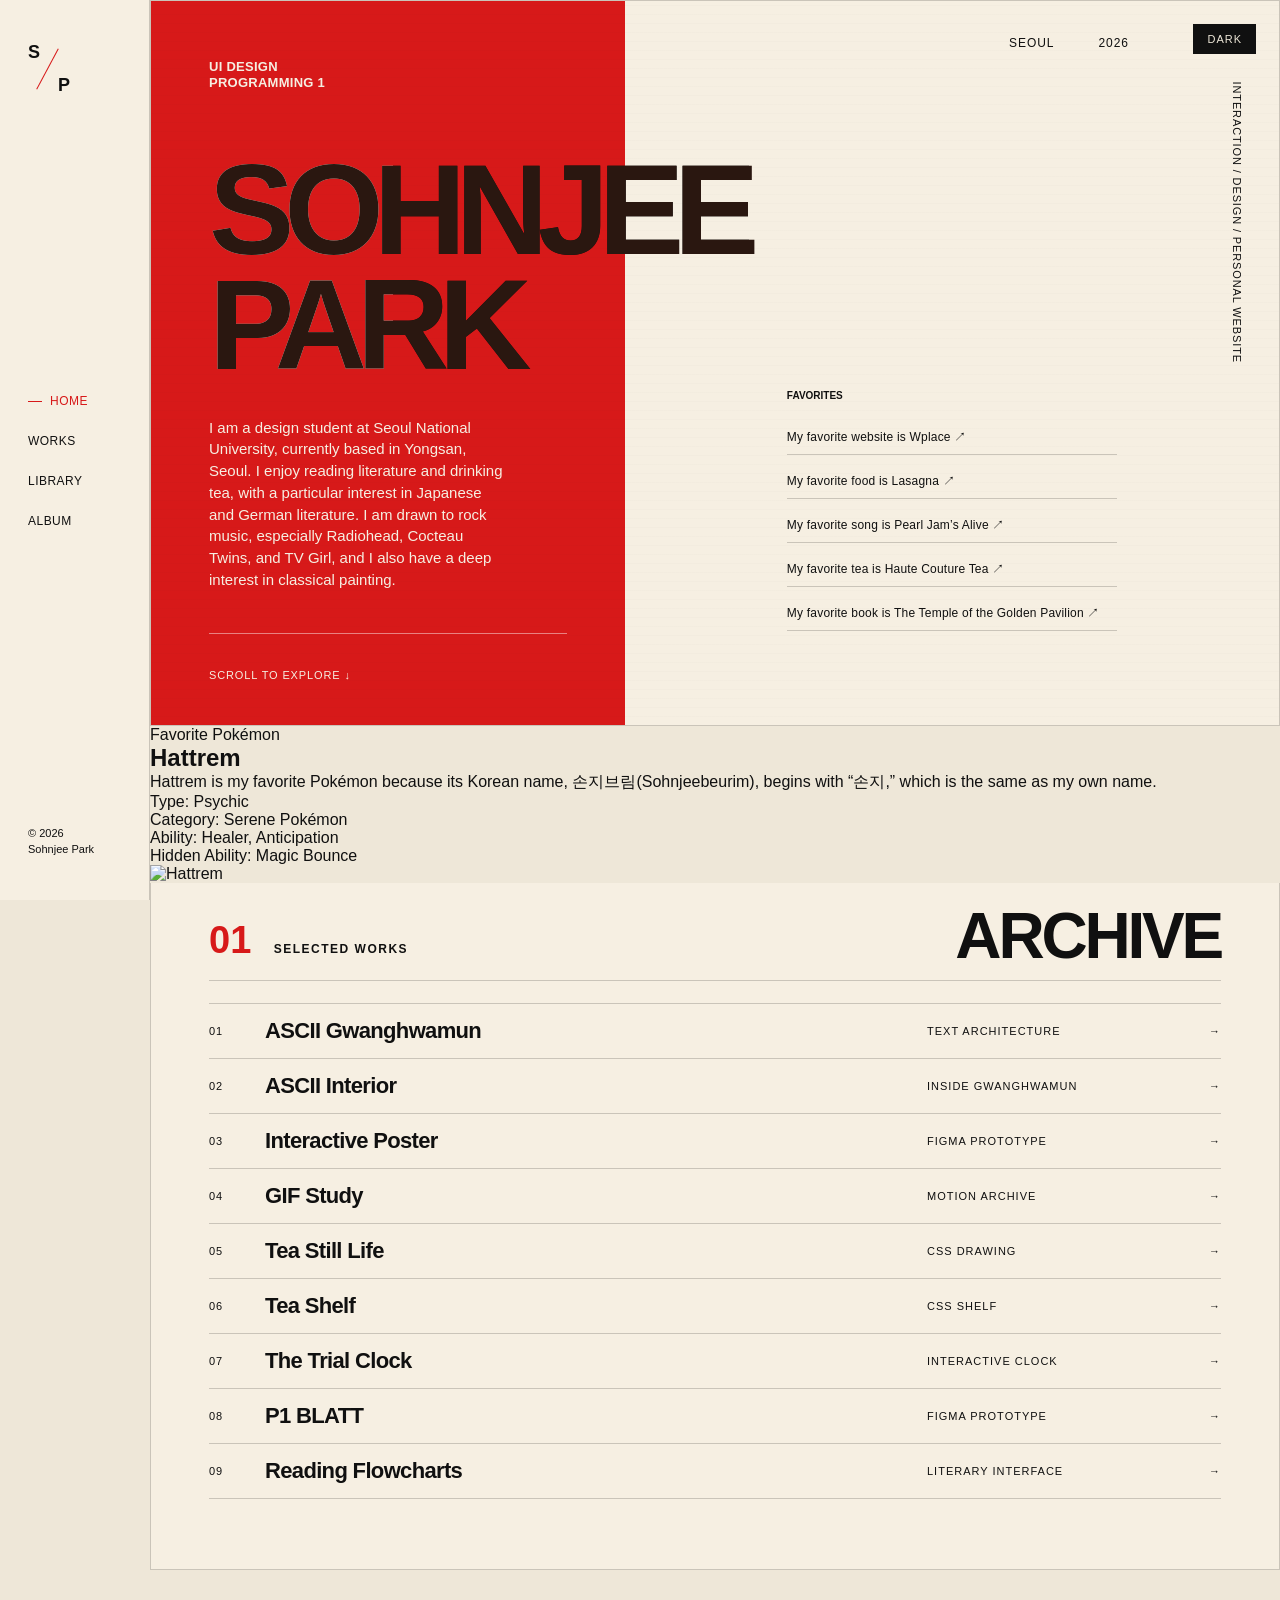
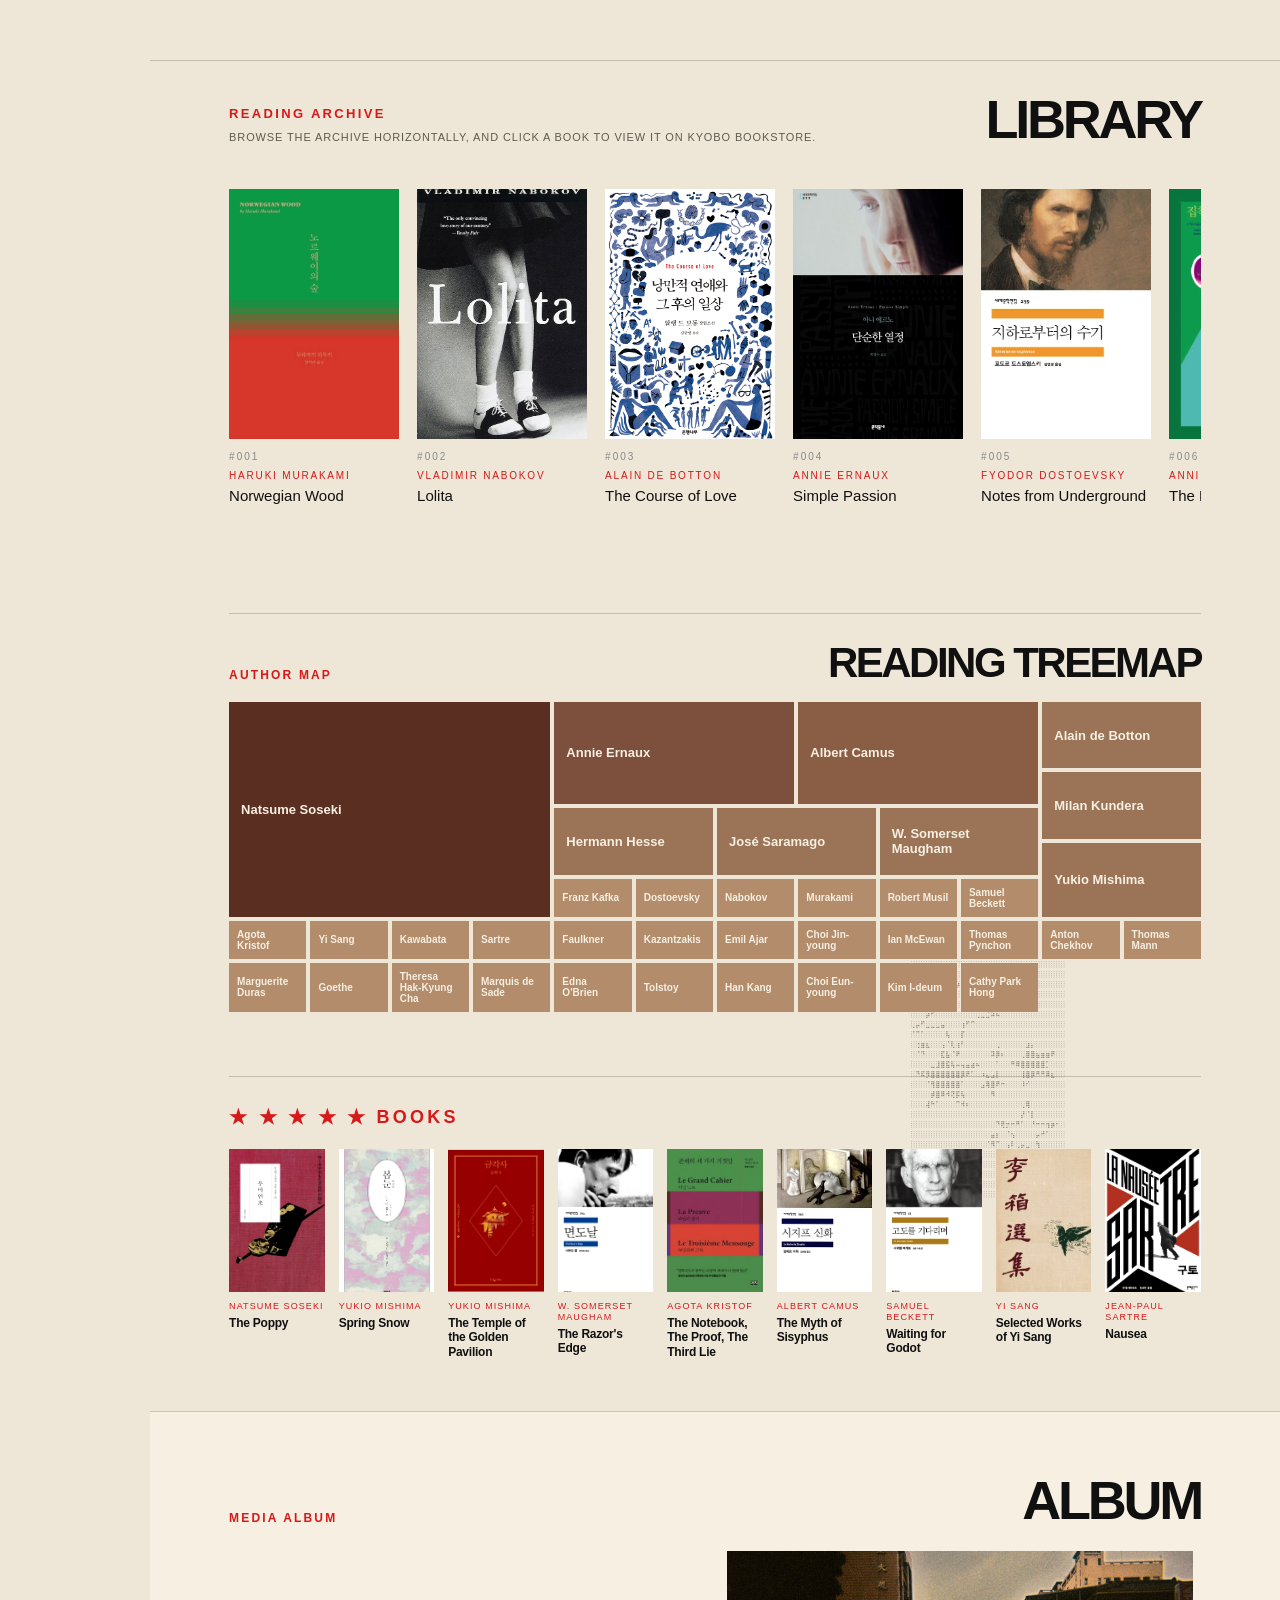
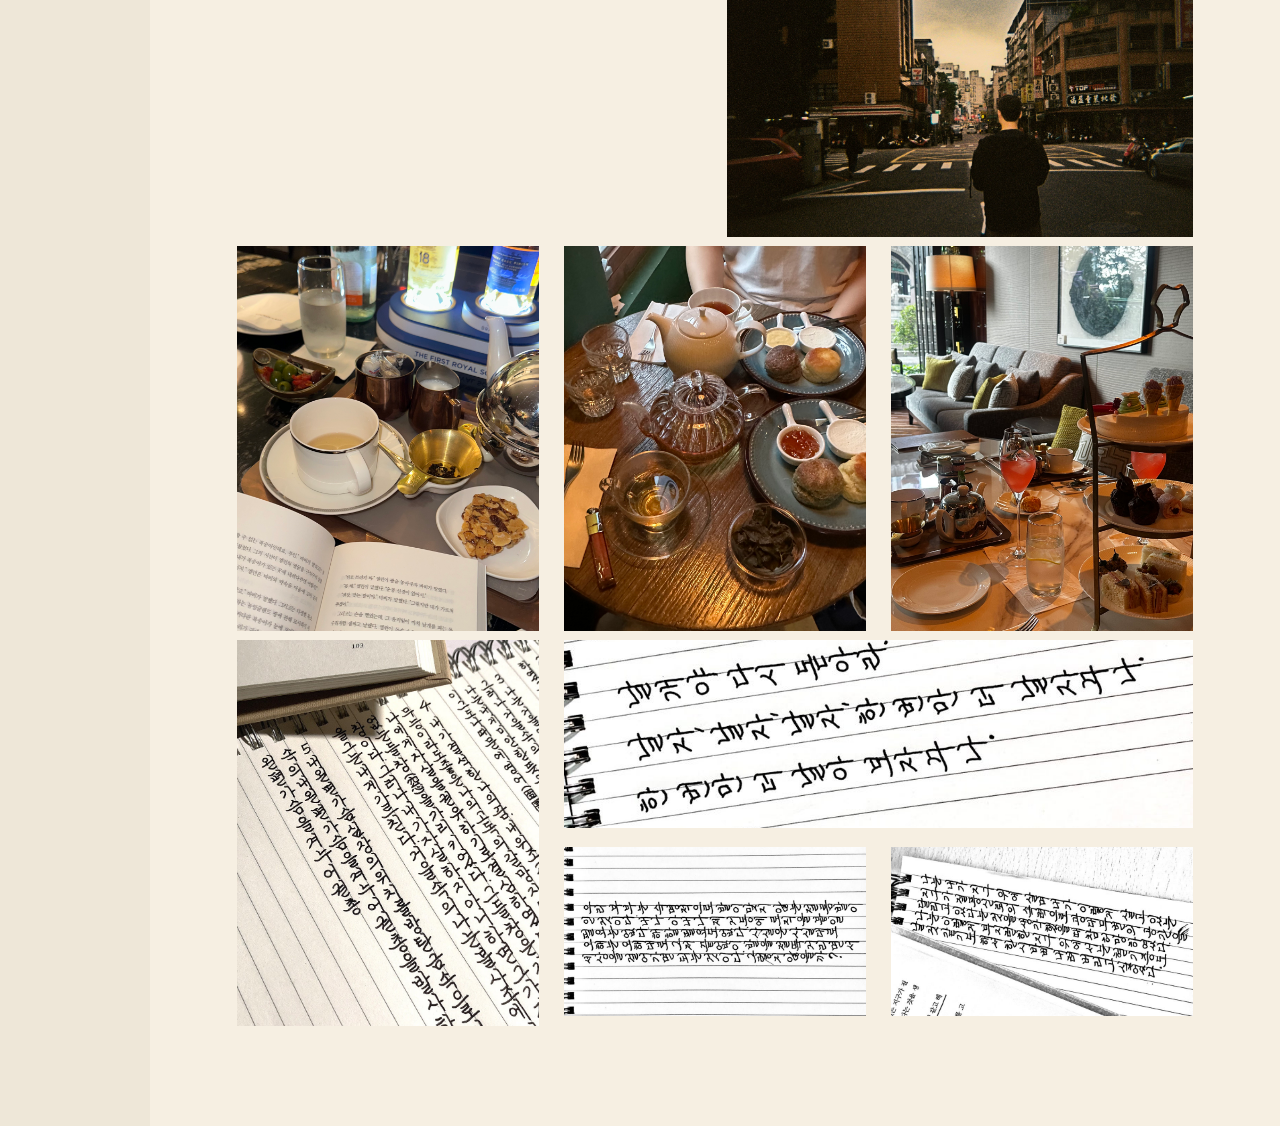
==== commit ffb82222: "add pokemon page in index.html" ====
--- a/index.html
+++ b/index.html
@@ -91,6 +91,37 @@
 
     </section>
 
+    <section class="pokemon-section" id="pokemon">
+
+  <div class="pokemon-inner">
+
+    <div class="pokemon-text">
+      <p class="pokemon-label">Favorite Pokémon</p>
+
+      <h2>Hattrem</h2>
+
+      <p class="pokemon-desc">
+        Hattrem is my favorite Pokémon because its Korean name, 손지브림(Sohnjeebeurim),
+        begins with “손지,” which is the same as my own name.
+      </p>
+
+      <div class="pokemon-info">
+        <p><span>Type:</span> Psychic</p>
+        <p><span>Category:</span> Serene Pokémon</p>
+        <p><span>Ability:</span> Healer, Anticipation</p>
+        <p><span>Hidden Ability:</span> Magic Bounce</p>
+      </div>
+    </div>
+
+    <div class="pokemon-image-box">
+      <img src="assets/images/pokemon.png" alt="Hattrem">
+    </div>
+
+  </div>
+
+</section>
+
+    
     <section class="works" id="works">
       <div class="section-head">
         <div>
--- a/assets/style.css
+++ b/assets/style.css
@@ -4,12 +4,35 @@
   box-sizing: border-box;
 }
 
+:root {
+  --bg: #eee7d8;
+  --text: #101010;
+  --muted: #5f5a50;
+  --red: #d71919;
+  --green: #5f7564;
+  --line: rgba(0, 0, 0, 0.18);
+  --paper: #f6efe2;
+}
+
+body.dark {
+  --bg: #10100e;
+  --text: #eee7d8;
+  --muted: #a69a88;
+  --red: #e02a22;
+  --green: #27372d;
+  --line: rgba(238, 231, 216, 0.22);
+  --paper: #1b1b18;
+}
+
+html {
+  scroll-behavior: smooth;
+}
+
 body {
-  background: #0b0b0b;
-  color: #f2f2f2;
+  background: var(--bg);
+  color: var(--text);
   font-family: Helvetica, Arial, sans-serif;
-  overflow-x: hidden;
-  cursor: none;
+  transition: background 0.4s ease, color 0.4s ease;
 }
 
 a {
@@ -18,144 +41,2821 @@
 }
 
 .page {
-  padding: 30px;
-}
-
-.cursor {
+  width: min(1100px, calc(100% - 48px));
+  margin: 0 auto;
+  padding: 36px 0 80px;
+}
+
+/* dark mode button */
+
+.theme-toggle {
   position: fixed;
-  width: 22px;
-  height: 22px;
-  border: 1px solid white;
+  right: 24px;
+  top: 24px;
+  z-index: 20;
+  background: var(--text);
+  color: var(--bg);
+  border: none;
+  padding: 9px 14px;
+  font-size: 11px;
+  letter-spacing: 1px;
+  text-transform: uppercase;
+  cursor: pointer;
+}
+
+/* hero */
+
+.hero {
+  min-height: 68vh;
+  padding: 34px;
+  background:
+    linear-gradient(90deg, rgba(215, 25, 25, 0.92) 0%, rgba(215, 25, 25, 0.92) 34%, transparent 34%),
+    var(--paper);
+  border: 1px solid var(--line);
+  position: relative;
+  overflow: hidden;
+}
+
+.hero::after {
+  content: "";
+  position: absolute;
+  inset: 0;
+  background:
+    repeating-linear-gradient(
+      0deg,
+      transparent 0px,
+      transparent 8px,
+      rgba(0,0,0,0.025) 9px
+    );
+  pointer-events: none;
+}
+
+.hero-meta {
+  display: flex;
+  justify-content: space-between;
+  font-family: "Helvetica", monospace;
+  font-size: 11px;
+  letter-spacing: 1px;
+  text-transform: uppercase;
+  position: relative;
+  z-index: 2;
+}
+
+.main-title {
+  margin-top: 90px;
+  font-size: clamp(76px, 12vw, 160px);
+  line-height: 0.78;
+  letter-spacing: -0.08em;
+  font-weight: 900;
+  text-transform: uppercase;
+  position: relative;
+  z-index: 2;
+  transition: transform 0.15s ease;
+
+  background: linear-gradient(
+    90deg,
+    var(--paper) 0%,
+    var(--paper) 34%,
+    var(--text) 34%,
+    var(--text) 100%
+  );
+
+  -webkit-background-clip: text;
+  background-clip: text;
+  color: transparent;
+}
+
+.title-wrap {
+  position: relative;
+  margin-top: 90px;
+  width: max-content;
+  z-index: 2;
+}
+
+.main-title {
+  margin: 0;
+  padding: 0;
+  font-family: Helvetica, Arial, sans-serif;
+  font-size: clamp(76px, 12vw, 160px);
+  line-height: 0.9;
+  letter-spacing: -0.08em;
+  font-weight: 900;
+  text-transform: uppercase;
+  transition:
+    letter-spacing 0.8s cubic-bezier(0.16, 1, 0.3, 1),
+    transform 0.8s cubic-bezier(0.16, 1, 0.3, 1);
+}
+
+.main-title span {
+  display: block;
+  transition: transform 0.8s cubic-bezier(0.16, 1, 0.3, 1);
+}
+
+/* 기본 검정 글자 */
+.title-base {
+  color: var(--text);
+}
+
+/* 빨간 배경 위에만 보이는 크림색 글자 */
+.title-cover {
+  position: absolute;
+  top: 0;
+  left: 0;
+  color: var(--paper);
+  pointer-events: none;
+
+  /* 빨간 영역보다 아주 살짝 더 넓게 덮어서 검은 글자 삐져나옴 방지 */
+  clip-path: inset(0 60.5% 0 0);
+}
+
+/* 마우스 올리면 오른쪽으로 벌어지는 효과 */
+.title-wrap:hover .main-title {
+  letter-spacing: 0.02em;
+  transform: translateX(28px);
+}
+
+/* Park 줄은 조금 덜 움직이게 하면 더 자연스러움 */
+.title-wrap:hover .main-title span:last-child {
+  transform: translateX(18px);
+}
+
+.intro {
+  margin-top: 28px;
+  max-width: 500px;
+  font-size: 18px;
+  line-height: 1.45;
+  color: var(--muted);
+  position: relative;
+  z-index: 2;
+}
+
+.favorites {
+  margin-top: 46px;
+  display: flex;
+  flex-direction: column;
+  gap: 10px;
+  width: fit-content;
+  position: relative;
+  z-index: 2;
+}
+
+.favorites a {
+  font-family: Helvetica, Arial, sans-serif;
+  font-size: 14px;
+  letter-spacing: 0.2px;
+  border-bottom: 1px solid var(--line);
+  padding-bottom: 5px;
+  color: var(--text);
+
+  transition:
+    color 0.3s ease,
+    padding-left 0.3s ease,
+    letter-spacing 0.3s ease;
+}
+
+.favorites a:hover {
+  color: #4f6d55;
+  padding-left: 12px;
+  letter-spacing: 0.03em;
+}
+
+/* archive */
+
+.works {
+  margin-top: 22px;
+  padding: 32px 0;
+}
+
+.section-head {
+  display: flex;
+  align-items: end;
+  justify-content: space-between;
+  margin-bottom: 22px;
+}
+
+.section-head p {
+  font-family: "Helvetica", monospace;
+  font-size: 11px;
+  text-transform: uppercase;
+  letter-spacing: 1.5px;
+  color: var(--red);
+}
+
+.section-head h2 {
+  font-size: 44px;
+  letter-spacing: -0.05em;
+  text-transform: uppercase;
+}
+
+.work-list {
+  border-top: 1px solid var(--line);
+}
+
+.work-row {
+  display: grid;
+  grid-template-columns: 52px 1fr 190px 30px;
+  align-items: center;
+  padding: 17px 0;
+  border-bottom: 1px solid var(--line);
+  transition: all 0.25s ease;
+}
+
+.work-row:hover {
+  color: var(--red);
+  padding-left: 16px;
+}
+
+.num,
+.type,
+.arrow {
+  font-family: "Helvetica", monospace;
+  font-size: 11px;
+  text-transform: uppercase;
+  letter-spacing: 1px;
+}
+
+.title {
+  font-size: 22px;
+  font-weight: 700;
+  letter-spacing: -0.03em;
+}
+
+.arrow {
+  text-align: right;
+}
+
+/* sub page */
+
+.sub-hero {
+  display: flex;
+  justify-content: space-between;
+  align-items: end;
+  padding-bottom: 22px;
+  border-bottom: 1px solid var(--line);
+}
+
+.back {
+  font-family: "Helvetica", monospace;
+  font-size: 12px;
+  text-transform: uppercase;
+}
+
+.back:hover {
+  color: var(--red);
+}
+
+.sub-label {
+  font-family: "Helvetica", monospace;
+  font-size: 11px;
+  color: var(--red);
+  text-transform: uppercase;
+  letter-spacing: 1.5px;
+  margin-bottom: 8px;
+}
+
+.sub-title {
+  font-size: clamp(42px, 7vw, 92px);
+  line-height: 0.9;
+  letter-spacing: -0.06em;
+  text-transform: uppercase;
+}
+
+.ascii-frame {
+  margin-top: 28px;
+  background:
+    linear-gradient(90deg, rgba(215, 25, 25, 0.88) 0%, rgba(215, 25, 25, 0.88) 18%, transparent 18%),
+    var(--paper);
+  border: 1px solid var(--line);
+  min-height: 560px;
+  display: flex;
+  align-items: center;
+  justify-content: flex-start;
+  overflow-x: auto;
+  overflow-y: hidden;
+  padding: 36px;
+}
+
+#ascii-house {
+  font-family: "Courier New", Courier, monospace;
+  font-size: 12px;
+  line-height: 1;
+  letter-spacing: 0;
+  white-space: pre;
+  tab-size: 2;
+  color: var(--text);
+
+  width: max-content;
+  min-width: max-content;
+  margin: 0;
+}
+
+.ascii-note {
+  margin-top: 18px;
+  font-size: 16px;
+  color: var(--muted);
+}
+
+/* mobile */
+
+@media (max-width: 800px) {
+  .page {
+    width: calc(100% - 28px);
+    padding-top: 70px;
+  }
+
+  .hero {
+    min-height: auto;
+    padding: 24px;
+  }
+
+  .main-title {
+    margin-top: 80px;
+    font-size: 20vw;
+  }
+
+  .work-row {
+    grid-template-columns: 40px 1fr 24px;
+  }
+
+  .type {
+    display: none;
+  }
+
+  .sub-hero {
+    display: block;
+  }
+
+  .sub-title {
+    margin-top: 30px;
+  }
+
+  #ascii-house {
+    font-size: 9px;
+  }
+  #ascii-interior,
+  #ascii-house {
+  font-size: 6px;
+  }
+}
+
+body.dark .title-base {
+  color: var(--text);
+}
+
+body.dark .title-cover {
+  color: var(--paper);
+}
+
+.book-archive {
+  margin-top: 90px;
+  padding-top: 34px;
+  border-top: 1px solid var(--line);
+}
+
+.book-head {
+  width: 86%;
+  margin: 0 auto 26px;
+
+  display: flex;
+  justify-content: space-between;
+  align-items: flex-end;
+}
+
+.book-head p {
+  color: var(--red);
+  font-size: 13px;
+  letter-spacing: 0.18em;
+  text-transform: uppercase;
+  font-weight: 700;
+}
+
+.book-head h2 {
+  font-size: 54px;
+  line-height: 0.9;
+  letter-spacing: -0.06em;
+  text-transform: uppercase;
+}
+
+.book-track-wrap {
+  width: 86%;
+  margin: 0 auto;
+
+  overflow-x: auto;
+  overflow-y: visible;
+  scroll-behavior: smooth;
+  cursor: grab;
+
+  padding-top: 20px;
+  padding-bottom: 18px;
+}
+
+.book-track-wrap:active {
+  cursor: grabbing;
+}
+
+.book-track {
+  display: flex;
+  gap: 18px;
+  width: max-content;
+}
+
+.book-card {
+  width: 170px;
+  flex: 0 0 auto;
+  display: block;
+}
+
+.book-card img {
+  width: 100%;
+  height: 250px;
+  object-fit: cover;
+  display: block;
+  filter: grayscale(15%) contrast(105%);
+  transition:
+    transform 0.45s ease,
+    filter 0.45s ease;
+}
+
+.book-info {
+  margin-top: 12px;
+}
+
+.book-author {
+  display: block;
+
+  font-size: 10px;
+
+  letter-spacing: 0.18em;
+
+  text-transform: uppercase;
+
+  color: var(--red);
+
+  margin-bottom: 6px;
+}
+
+.book-title {
+  display: block;
+
+  font-size: 15px;
+
+  line-height: 1.25;
+
+  color: var(--text);
+
+  transition: color .3s ease;
+}
+
+.book-card:hover img {
+  transform: translateY(-8px);
+  filter: grayscale(0%) contrast(115%);
+}
+
+.book-card:hover .book-author {
+  color: #4f6d55;
+}
+
+.book-card:hover .book-title {
+  color: #4f6d55;
+}
+
+.book-track-wrap::-webkit-scrollbar {
+  display: none;
+}
+
+.book-track-wrap {
+  scrollbar-width: none;
+}
+
+.book-number {
+  display:block;
+
+  font-size:10px;
+
+  margin-bottom:8px;
+
+  color:#888;
+
+  letter-spacing:.2em;
+}
+
+.ascii-nav {
+  margin-top: 18px;
+  display: flex;
+  gap: 10px;
+}
+
+.ascii-nav a {
+  display: inline-block;
+  padding: 9px 13px;
+  border: 1px solid var(--line);
+  font-size: 11px;
+  letter-spacing: 1.5px;
+  text-transform: uppercase;
+  transition:
+    background 0.25s ease,
+    color 0.25s ease,
+    padding-left 0.25s ease;
+}
+
+.ascii-nav a:hover {
+  background: var(--red);
+  color: var(--paper);
+  padding-left: 18px;
+}
+
+#ascii-interior {
+  font-family: "Courier New", Courier, monospace;
+  font-size: 12px;
+  line-height: 1;
+  letter-spacing: 0;
+  white-space: pre;
+  color: var(--text);
+  width: max-content;
+  min-width: max-content;
+  margin: 0;
+}
+
+.interior-frame {
+  justify-content: flex-start;
+  overflow: auto;
+}
+
+.ascii-full {
+  width: 100%;
+
+  overflow-x: auto;
+  overflow-y: auto;
+
+  padding-top: 40px;
+
+  display: block;
+}
+
+.ascii-page {
+  max-width: 100%;
+
+  padding-left: 40px;
+  padding-right: 40px;
+}
+
+
+.gif-page {
+  margin-top: 40px;
+  min-height: 60vh;
+  border-top: 1px solid var(--line);
+  padding-top: 40px;
+
+  display: flex;
+  justify-content: center;
+  align-items: center;
+}
+
+.gif-page img {
+  max-width: 80%;
+  max-height: 70vh;
+  object-fit: contain;
+  display: block;
+  border: 1px solid var(--line);
+}
+
+
+
+
+
+
+/* CSS Tea Still Life */
+
+.still-life-page {
+  margin-top: 40px;
+  border-top: 1px solid var(--line);
+  padding-top: 40px;
+  display: flex;
+  justify-content: center;
+}
+
+.still-life {
+  position: relative;
+  width: 760px;
+  height: 980px;
+  background:
+    linear-gradient(180deg, #f8f5ee 0%, #eee8dd 100%);
+  border: 1px solid var(--line);
+  overflow: hidden;
+}
+
+/* background */
+
+.wall-line {
+  position: absolute;
+  top: 0;
+  left: 505px;
+  width: 18px;
+  height: 320px;
+  background: #d8d2c8;
+  border-left: 4px solid #8b6b5d;
+  opacity: 0.7;
+}
+
+.back-person {
+  position: absolute;
+  top: 0;
+  left: 0;
+  width: 360px;
+  height: 330px;
+}
+
+.shirt {
+  position: absolute;
+  top: -20px;
+  left: -20px;
+  width: 330px;
+  height: 330px;
+  background: #111814;
+  border-radius: 0 0 70px 0;
+}
+
+.arm {
+  position: absolute;
+  background: #c38c72;
+  border-radius: 80px;
+  opacity: 0.9;
+}
+
+.arm-left {
+  width: 190px;
+  height: 70px;
+  top: 250px;
+  left: 10px;
+  transform: rotate(8deg);
+}
+
+.arm-right {
+  width: 130px;
+  height: 170px;
+  top: 150px;
+  left: 225px;
+  transform: rotate(18deg);
+}
+
+/* metal stand */
+
+.stand {
+  position: absolute;
+  left: 120px;
+  top: 110px;
+  width: 430px;
+  height: 600px;
+}
+
+.handle-top {
+  position: absolute;
+  left: 30px;
+  top: 0;
+  width: 360px;
+  height: 260px;
+  border: 7px solid #8f8981;
+  border-bottom: none;
+  border-radius: 210px 210px 40px 40px;
+  transform: rotate(-5deg);
+  box-shadow: inset 0 0 0 2px #d7d0c7;
+}
+
+.stand-left,
+.stand-right {
+  position: absolute;
+  top: 170px;
+  width: 7px;
+  height: 470px;
+  background: #8f8981;
+  border-radius: 10px;
+  box-shadow: inset 0 0 0 2px #d8d2c8;
+}
+
+.stand-left {
+  left: 28px;
+}
+
+.stand-right {
+  right: 42px;
+}
+
+.hook {
+  position: absolute;
+  right: 24px;
+  bottom: -10px;
+  width: 34px;
+  height: 34px;
+  border: 6px solid #8f8981;
+  border-left: none;
+  border-top: none;
+  border-radius: 0 0 30px 0;
+}
+
+/* plates */
+
+.plate {
+  position: absolute;
+  background: #fffdf7;
+  border: 2px solid #d6d0c5;
   border-radius: 50%;
+  box-shadow:
+    0 18px 40px rgba(0,0,0,0.08),
+    inset 0 0 0 10px rgba(230,224,214,0.55);
+}
+
+.plate-ring {
+  position: absolute;
+  inset: 38px;
+  border: 2px solid #d7d1c8;
+  border-radius: 50%;
+}
+
+.top-plate {
+  top: 270px;
+  left: 60px;
+  width: 500px;
+  height: 145px;
+}
+
+.bottom-plate {
+  top: 520px;
+  left: 115px;
+  width: 430px;
+  height: 120px;
+}
+
+/* cake */
+
+.cake {
+  position: absolute;
+  left: 185px;
+  top: 38px;
+  width: 155px;
+  height: 62px;
+  background: #5a3428;
+  border-radius: 8px 8px 5px 5px;
+  box-shadow: inset 0 -14px 0 rgba(0,0,0,0.12);
+}
+
+.cake::after {
+  content: "";
+  position: absolute;
+  bottom: -8px;
+  left: 4px;
+  width: 150px;
+  height: 12px;
+  background: #7a4a36;
+  border-radius: 50%;
+}
+
+.cream {
+  position: absolute;
+  top: -21px;
+  left: 10px;
+  width: 128px;
+  height: 25px;
+  background:
+    radial-gradient(circle at 12px 12px, #eee1ce 0 11px, transparent 12px),
+    radial-gradient(circle at 35px 12px, #eee1ce 0 11px, transparent 12px),
+    radial-gradient(circle at 58px 12px, #eee1ce 0 11px, transparent 12px),
+    radial-gradient(circle at 81px 12px, #eee1ce 0 11px, transparent 12px),
+    radial-gradient(circle at 104px 12px, #eee1ce 0 11px, transparent 12px);
+}
+
+.gold {
+  position: absolute;
+  width: 10px;
+  height: 10px;
+  background: #d6a334;
+  border-radius: 50%;
+}
+
+.gold-1 {
+  top: -24px;
+  left: 118px;
+}
+
+.gold-2 {
+  top: -15px;
+  left: 142px;
+}
+
+/* bottom desserts */
+
+.jam {
+  position: absolute;
+  width: 64px;
+  height: 56px;
+  background: rgba(162, 82, 40, 0.78);
+  border: 4px solid rgba(255,255,255,0.75);
+  border-radius: 6px 6px 15px 15px;
+  top: 32px;
+}
+
+.jam::before {
+  content: "";
+  position: absolute;
+  top: -5px;
+  left: 5px;
+  width: 45px;
+  height: 14px;
+  border-radius: 50%;
+  background: rgba(220, 132, 67, 0.8);
+}
+
+.jam-1 {
+  left: 82px;
+}
+
+.jam-2 {
+  left: 150px;
+}
+
+.small-dessert {
+  position: absolute;
+  top: 44px;
+  width: 42px;
+  height: 42px;
+  border-radius: 50%;
+  background: #ead8c4;
+  border: 4px solid #f7f2e9;
+}
+
+.dessert-1 {
+  left: 245px;
+  background: #f1d2d8;
+}
+
+.dessert-2 {
+  left: 296px;
+  background: #f7e7c3;
+}
+
+.dessert-3 {
+  left: 335px;
+  background: #d7b36a;
+}
+
+/* teapot */
+
+.pot-lid {
+  position: absolute;
+  left: -8px;
+  bottom: 160px;
+  width: 82px;
+  height: 28px;
+  background: #e2bd68;
+  border: 4px solid #946b2d;
+  border-radius: 50% 50% 20% 20%;
+}
+
+.teapot {
+  position: absolute;
+  left: 15px;
+  bottom: 120px;
+  width: 260px;
+  height: 250px;
+}
+
+.pot-body {
+  position: absolute;
+  left: -60px;
+  bottom: 0;
+  width: 220px;
+  height: 180px;
+  background:
+    radial-gradient(circle at 70px 45px, rgba(255,255,255,0.75), transparent 26%),
+    #d3a64c;
+  border: 5px solid #946b2d;
+  border-radius: 50%;
+  box-shadow:
+    inset 18px -20px 0 rgba(127,91,40,0.25),
+    0 18px 30px rgba(0,0,0,0.14);
+}
+
+
+
+.pot-spout {
+  position: absolute;
+  right: 20px;
+  bottom: 108px;
+  width: 150px;
+  height: 65px;
+  border-top: 22px solid #f7f2e9;
+  border-radius: 80% 10% 0 0;
+  transform: rotate(-22deg);
+}
+
+.pot-handle {
+  position: absolute;
+  left: -90px;
+  bottom: 58px;
+  width: 80px;
+  height: 110px;
+  border: 12px solid #946b2d;
+  border-right: none;
+  border-radius: 60px 0 0 60px;
+}
+
+.pot-foot {
+  position: absolute;
+  bottom: -12px;
+  width: 32px;
+  height: 24px;
+  background: #f7f2e9;
+  border: 3px solid #946b2d;
+  border-radius: 50%;
+}
+
+.foot-1 {
+  left: 5px;
+}
+
+.foot-2 {
+  left: 95px;
+}
+
+/* iced tea */
+
+.iced-tea {
+  position: absolute;
+  right: 95px;
+  top: 270px;
+  width: 135px;
+  height: 230px;
+}
+
+.glass-bowl {
+  position: absolute;
+  top: 30px;
+  left: 20px;
+  width: 95px;
+  height: 110px;
+  border: 3px solid rgba(130,120,110,0.5);
+  border-radius: 12px 12px 45px 45px;
+  background: rgba(255,255,255,0.25);
+  overflow: hidden;
+}
+
+.tea-color {
+  position: absolute;
+  top: 72px;
+  left: 23px;
+  width: 89px;
+  height: 64px;
+  background: #a7551f;
+  border-radius: 0 0 38px 38px;
+}
+
+.ice {
+  position: absolute;
+  width: 24px;
+  height: 20px;
+  background: rgba(255,255,255,0.45);
+  border-radius: 5px;
+  transform: rotate(18deg);
+}
+
+.ice-1 {
+  top: 54px;
+  left: 40px;
+}
+
+.ice-2 {
+  top: 62px;
+  left: 75px;
+}
+
+.ice-3 {
+  top: 83px;
+  left: 58px;
+}
+
+.straw {
+  position: absolute;
+  top: -4px;
+  left: 88px;
+  width: 5px;
+  height: 125px;
+  background: rgba(180,180,175,0.9);
+  transform: rotate(-17deg);
+}
+
+.glass-stem {
+  position: absolute;
+  top: 138px;
+  left: 66px;
+  width: 10px;
+  height: 54px;
+  background: rgba(130,120,110,0.45);
+}
+
+.glass-foot {
+  position: absolute;
+  top: 188px;
+  left: 38px;
+  width: 68px;
+  height: 18px;
+  border: 3px solid rgba(130,120,110,0.45);
+  border-radius: 50%;
+}
+
+/* front plate */
+
+.front-plate {
+  position: absolute;
+  right: 65px;
+  bottom: 105px;
+  width: 320px;
+  height: 130px;
+  background: #fffdf7;
+  border: 2px solid #d6d0c5;
+  border-radius: 50%;
+  transform: rotate(-6deg);
+}
+
+.twg-logo {
+  position: absolute;
+  top: 22px;
+  left: 120px;
+  width: 50px;
+  height: 28px;
+  border: 2px solid #111;
+  border-radius: 50%;
+  font-size: 12px;
+  font-weight: 700;
+  display: flex;
+  align-items: center;
+  justify-content: center;
+}
+
+.napkin {
+  position: absolute;
+  right: 40px;
+  top: 52px;
+  width: 165px;
+  height: 82px;
+  background: #f7f3ec;
+  box-shadow: inset 0 0 0 2px rgba(0,0,0,0.03);
+  transform: rotate(5deg);
+}
+
+/* fork */
+
+.fork {
+  position: absolute;
+  left: 170px;
+  bottom: 30px;
+  width: 70px;
+  height: 230px;
+  transform: rotate(-12deg);
+}
+
+.fork-handle {
+  position: absolute;
+  left: 30px;
+  top: 60px;
+  width: 12px;
+  height: 170px;
+  background: #b5aaa0;
+  border-radius: 10px;
+}
+
+.fork-head {
+  position: absolute;
+  top: 0;
+  left: 15px;
+  width: 45px;
+  height: 70px;
+  border-left: 6px solid #b5aaa0;
+  border-right: 6px solid #b5aaa0;
+}
+
+.fork-head::before {
+  content: "";
+  position: absolute;
+  left: 10px;
+  top: 0;
+  width: 6px;
+  height: 70px;
+  background: #b5aaa0;
+}
+
+.fork-head::after {
+  content: "";
+  position: absolute;
+  left: 25px;
+  top: 0;
+  width: 6px;
+  height: 70px;
+  background: #b5aaa0;
+}
+
+/* responsive */
+
+@media (max-width: 900px) {
+  .still-life {
+    transform: scale(0.72);
+    transform-origin: top center;
+    margin-bottom: -260px;
+  }
+}
+
+.still-life-page {
+  flex-direction: column;
+  align-items: center;
+}
+
+.photo-toggle {
+  margin-bottom: 18px;
+  background: transparent;
+  border: 1px solid var(--line);
+  color: var(--text);
+  padding: 9px 14px;
+  font-family: Helvetica, Arial, sans-serif;
+  font-size: 11px;
+  letter-spacing: 1.5px;
+  text-transform: uppercase;
+  cursor: pointer;
+  transition:
+    background 0.25s ease,
+    color 0.25s ease,
+    border-color 0.25s ease;
+}
+
+.photo-toggle:hover {
+  background: var(--red);
+  color: var(--paper);
+  border-color: var(--red);
+}
+
+.still-life-wrap {
+  position: relative;
+  width: 760px;
+  height: 980px;
+}
+
+.original-photo {
+  display: none;
+  width: 760px;
+  height: 980px;
+  object-fit: cover;
+  border: 1px solid var(--line);
+}
+
+.still-life-wrap.show-photo .still-life {
+  display: none;
+}
+
+.still-life-wrap.show-photo .original-photo {
+  display: block;
+}
+
+
+/* Tea Shelf */
+
+.tea-shelf-page {
+  margin-top: 40px;
+  border-top: 1px solid var(--line);
+  padding-top: 40px;
+  display: flex;
+  justify-content: center;
+}
+
+.tea-shelf {
+  width: 860px;
+  min-height: 650px;
+  padding: 34px;
+
+  background: #2b170f;
+  border: 1px solid #2b170f;
+
+  display: grid;
+  grid-template-rows: repeat(3, 1fr);
+  gap: 26px;
+
+  box-shadow: none;
+}
+
+.shelf-row {
+  position: relative;
+  display: grid;
+  grid-template-columns: repeat(4, 1fr);
+  gap: 24px;
+  align-items: end;
+  padding: 26px 24px 0;
+
+  background: #56301f;
+  border: 8px solid #2b170f;
+
+  box-shadow: none;
+}
+
+.shelf-row::after {
+  content: "";
+  position: absolute;
+  left: -8px;
+  right: -8px;
+  bottom: -13px;
+  height: 18px;
+  background: #1b0f0a;
+  box-shadow: 0 8px 18px rgba(0,0,0,0.38);
+}
+
+.tea-tin {
+  position: relative;
+  width: 120px;
+  height: 155px;
+  margin: 0 auto;
+  border-radius: 12px 12px 8px 8px;
+  border: 3px solid rgba(0,0,0,0.25);
+  background: #d9a51f;
+  box-shadow:
+    inset 12px 0 16px rgba(255,255,255,0.16),
+    inset -14px 0 18px rgba(0,0,0,0.18),
+    0 16px 18px rgba(0,0,0,0.28);
+  transition:
+    transform 0.35s ease,
+    box-shadow 0.35s ease;
+}
+
+.tea-tin:hover {
+  transform: translateY(-12px) rotate(-1deg);
+  box-shadow:
+    inset 12px 0 16px rgba(255,255,255,0.16),
+    inset -14px 0 18px rgba(0,0,0,0.18),
+    0 26px 28px rgba(0,0,0,0.34);
+}
+
+.tin-lid {
+  position: absolute;
+  top: -15px;
+  left: 11px;
+  width: 98px;
+  height: 23px;
+  border-radius: 12px 12px 4px 4px;
+  background: inherit;
+  border: 3px solid rgba(0,0,0,0.22);
+  box-shadow: inset 0 6px 8px rgba(255,255,255,0.16);
+}
+
+.tin-label {
+  position: absolute;
+  left: 15px;
+  right: 15px;
+  top: 37px;
+  bottom: 26px;
+  border: 2px solid rgba(20,20,20,0.5);
+  display: flex;
+  flex-direction: column;
+  justify-content: center;
+  align-items: center;
+  color: #1a130d;
+  text-align: center;
+  background: rgba(255,255,255,0.13);
+}
+
+.brand {
+  font-size: 25px;
+  font-weight: 900;
+  letter-spacing: -0.08em;
+  line-height: 0.85;
+}
+
+.tea-name {
+  margin-top: 10px;
+  padding: 0 5px;
+  font-size: 9px;
+  line-height: 1.15;
+  letter-spacing: 0.08em;
+  text-transform: uppercase;
+}
+
+.tea-tin.small {
+  width: 95px;
+  height: 125px;
+}
+
+.tea-tin.small .tin-lid {
+  width: 76px;
+  left: 8px;
+}
+
+.tea-tin.small .brand {
+  font-size: 20px;
+}
+
+.yellow {
+  background: #d8a719;
+}
+
+.gold {
+  background: #c69218;
+}
+
+.red {
+  background: #c91818;
+}
+
+.green {
+  background: #60784a;
+}
+
+.pink {
+  background: #d98a90;
+}
+
+.mint {
+  background: #b8d7c9;
+}
+
+.cream {
+  background: #e9dfc7;
+}
+
+.orange {
+  background: #d36f2b;
+}
+
+.black {
+  background: #151515;
+}
+
+.black .tin-label {
+  color: #e9dfc7;
+  border-color: rgba(233,223,199,0.6);
+}
+
+.tea-box {
+  width: 132px;
+  height: 92px;
+  margin: 0 auto;
+  background: #d3311f;
+  border: 3px solid rgba(0,0,0,0.3);
+  display: flex;
+  flex-direction: column;
+  justify-content: center;
+  align-items: center;
+  color: #f6efe2;
+  font-size: 20px;
+  font-weight: 900;
+  letter-spacing: 0.12em;
+  box-shadow: 0 16px 18px rgba(0,0,0,0.28);
+}
+
+.tea-pot-small {
+  position: relative;
+  width: 130px;
+  height: 100px;
+  margin: 0 auto;
+}
+
+.mini-pot-body {
+  position: absolute;
+  left: 25px;
+  bottom: 0;
+  width: 80px;
+  height: 60px;
+  background: #b7b7ad;
+  border: 3px solid #6f6f68;
+  border-radius: 50%;
+}
+
+.mini-pot-lid {
+  position: absolute;
+  left: 48px;
+  bottom: 55px;
+  width: 35px;
+  height: 14px;
+  background: #d8d8ce;
+  border: 3px solid #6f6f68;
+  border-radius: 50%;
+}
+
+.mini-pot-spout {
+  position: absolute;
+  right: 5px;
+  bottom: 35px;
+  width: 45px;
+  height: 20px;
+  border-top: 8px solid #b7b7ad;
+  transform: rotate(-15deg);
+}
+
+.mini-pot-handle {
+  position: absolute;
+  left: 7px;
+  bottom: 22px;
+  width: 35px;
+  height: 28px;
+  border: 7px solid #b7b7ad;
+  border-right: none;
+  border-radius: 50% 0 0 50%;
+}
+
+
+
+.tea-photo-tin {
+  width: 130px;
+  height: 210px;
+  margin: 0 auto;
+
+  display: flex;
+  align-items: flex-end;
+  justify-content: center;
+
+  transition: transform 0.35s ease;
+}
+
+
+
+.tea-photo-tin:hover {
+  transform: translateY(-12px) rotate(-1deg);
+}
+
+.tea-photo-tin {
+  width: 180px !important;
+  height: 260px !important;
+  margin: 0 auto !important;
+
+  display: flex !important;
+  align-items: flex-end !important;
+  justify-content: center !important;
+
+  background: transparent !important;
+  border: none !important;
+  box-shadow: none !important;
+  overflow: visible !important;
+}
+
+.tea-photo {
+  width: auto !important;
+  height: 100% !important;
+  max-width: none !important;
+  max-height: none !important;
+  display: block !important;
+  object-fit: contain !important;
+}
+
+.haute {
+  height: 310px !important;
+}
+
+.french {
+  height: 300px !important;
+}
+
+.napoleon {
+  height: 305px !important;
+}
+
+.emperor {
+  height: 305px !important;
+}
+
+.blacktea {
+  height: 305px !important;
+}
+
+.english {
+  height: 310px !important;
+}
+
+.red {
+  height: 320px !important;
+}
+
+.teaparty {
+  height: 310px !important;
+}
+
+.ritz {
+  height: 380px !important;
+}
+
+.vendome {
+  height: 360px !important;
+}
+
+/* tea shelf 전체 크기 줄이고, 모양 유지 */
+
+.tea-display {
+  transform: scale(0.86);
+  transform-origin: top center;
+  margin-bottom: -90px;
+}
+
+.tea-shelf {
+  width: 920px;
+  min-height: 650px;
+}
+
+.shelf-row {
+  grid-template-columns: repeat(4, 1fr);
+}
+
+@media (max-width: 1100px) {
+  .tea-display {
+    transform: scale(0.72);
+    transform-origin: top center;
+    margin-bottom: -180px;
+  }
+}
+
+@media (max-width: 800px) {
+  .tea-display {
+    transform: scale(0.52);
+    transform-origin: top center;
+    margin-bottom: -340px;
+  }
+
+  .tea-shelf-page {
+    overflow-x: hidden;
+  }
+}
+
+.tea-photo-tin {
+  cursor: pointer;
+  border: none;
+  background: transparent;
+  padding: 0;
+  font-family: inherit;
+}
+
+.tea-photo-tin {
+  position: relative;
+  cursor: pointer;
+  border: none;
+  background: transparent;
+  padding: 0;
+}
+
+.tea-photo-tin {
+  position: relative;
+  cursor: pointer;
+}
+
+.tea-info-card {
+  position: absolute;
+
+  left: 50%;
+  top: 50%;
+
+  width: 180px;
+  padding: 14px;
+
+  background: rgba(246, 239, 226, 0.94);
+  color: var(--text);
+  border: 1px solid var(--line);
+
+  opacity: 0;
   pointer-events: none;
+
+  transform: translate(-50%, -50%) scale(0.96);
+
+  transition:
+    opacity 0.25s ease,
+    transform 0.25s ease;
+
   z-index: 999;
-  mix-blend-mode: difference;
-  transform: translate(-50%, -50%);
-}
-
-.hero {
-  min-height: 95vh;
+  text-align: left;
+}
+
+.tea-photo-tin.open .tea-info-card {
+  opacity: 1;
+  pointer-events: auto;
+  transform: translate(-50%, -50%) scale(1);
+}
+
+
+.tea-card-label {
+  display: block;
+  margin-bottom: 10px;
+  color: var(--red);
+  font-size: 10px;
+  letter-spacing: 0.18em;
+  text-transform: uppercase;
+}
+
+.tea-info-card strong {
+  display: block;
+  font-size: 18px;
+  line-height: 1;
+  margin-bottom: 8px;
+}
+
+.tea-info-card em {
+  display: block;
+  font-style: normal;
+  margin-bottom: 8px;
+  font-size: 11px;
+  letter-spacing: 0.12em;
+  text-transform: uppercase;
+  color: var(--green);
+}
+
+.tea-info-card span:last-child {
+  display: block;
+  font-size: 13px;
+  line-height: 1.35;
+  color: var(--muted);
+}
+
+/* New editorial layout */
+
+body {
+  display: flex;
+}
+
+/* left fixed navigation */
+
+.side-nav {
+  position: fixed;
+  left: 0;
+  top: 0;
+
+  width: 150px;
+  height: 100vh;
+
+  border-right: 1px solid var(--line);
+  background: var(--paper);
+
+  padding: 42px 28px;
+
   display: flex;
   flex-direction: column;
   justify-content: space-between;
-  border: 1px solid #f2f2f2;
-  padding: 30px;
-}
-
-.small-text {
-  font-size: 14px;
-  letter-spacing: 2px;
-  text-transform: uppercase;
-  opacity: 0.7;
-}
-
-.main-title {
-  font-size: 15vw;
-  line-height: 0.8;
-  letter-spacing: -0.08em;
-  text-transform: uppercase;
-}
-
-.main-title span {
-  display: block;
-  transition: transform 0.3s ease, letter-spacing 0.3s ease;
-}
-
-.main-title:hover span:first-child {
-  transform: translateX(40px);
+
+  z-index: 30;
+}
+
+.logo {
+  position: relative;
+  width: 42px;
+  height: 54px;
+  font-weight: 900;
+  font-size: 18px;
+}
+
+.logo span:first-child {
+  position: absolute;
+  left: 0;
+  top: 0;
+}
+
+.logo span:last-child {
+  position: absolute;
+  right: 0;
+  bottom: 0;
+}
+
+.logo i {
+  position: absolute;
+  left: 19px;
+  top: 4px;
+
+  width: 1px;
+  height: 46px;
+
+  background: var(--red);
+  transform: rotate(28deg);
+}
+
+.side-nav nav {
+  display: flex;
+  flex-direction: column;
+  gap: 26px;
+}
+
+.side-nav nav a {
+  position: relative;
+
+  font-size: 12px;
+  text-transform: uppercase;
+  letter-spacing: 0.04em;
+
+  transition: color 0.25s ease, padding-left 0.25s ease;
+}
+
+.side-nav nav a:hover,
+.side-nav nav a.active {
+  color: var(--red);
+  padding-left: 22px;
+}
+
+.side-nav nav a.active::before,
+.side-nav nav a:hover::before {
+  content: "";
+  position: absolute;
+  left: 0;
+  top: 50%;
+
+  width: 14px;
+  height: 1px;
+
+  background: var(--red);
+}
+
+.copyright {
+  font-size: 11px;
+  line-height: 1.45;
+}
+
+/* main area */
+
+.site-main {
+  width: calc(100% - 150px);
+  margin-left: 150px;
+}
+
+.page {
+  width: min(1180px, calc(100% - 80px));
+}
+
+/* hero redesign */
+
+.hero {
+  min-height: 620px;
+  padding: 0;
+
+  display: grid;
+  grid-template-columns: 42% 58%;
+
+  border: 1px solid var(--line);
+  background: var(--paper);
+  overflow: hidden;
+}
+
+.hero-red-panel {
+  position: relative;
+
+  background: var(--red);
+  padding: 58px 58px 44px;
+
+  color: var(--paper);
+
+  display: flex;
+  flex-direction: column;
+}
+
+.hero-small {
+  font-size: 13px;
+  line-height: 1.2;
+  font-weight: 700;
+  text-transform: uppercase;
   letter-spacing: 0.02em;
 }
 
-.main-title:hover span:last-child {
-  transform: translateX(-40px);
-  letter-spacing: 0.02em;
-}
-
-.desc {
-  max-width: 520px;
-  font-size: 24px;
-  line-height: 1.2;
-}
-
-.info {
-  display: grid;
-  grid-template-columns: repeat(3, 1fr);
-  gap: 1px;
-  margin-top: 30px;
-  border: 1px solid #f2f2f2;
-  background: #f2f2f2;
-}
-
-.card {
-  background: #0b0b0b;
-  min-height: 260px;
-  padding: 25px;
+.hero-red-panel .title-wrap {
+  margin-top: 62px;
+}
+
+.hero-red-panel .main-title {
+  font-size: clamp(76px, 10vw, 150px);
+}
+
+.hero-red-panel .intro {
+  margin-top: 34px;
+  max-width: 300px;
+  color: var(--paper);
+  font-size: 15px;
+}
+
+.scroll-text {
+  margin-top: auto;
+  padding-top: 35px;
+  border-top: 1px solid rgba(255,255,255,0.45);
+
+  font-size: 11px;
+  text-transform: uppercase;
+  letter-spacing: 0.08em;
+}
+
+.hero-right {
+  position: relative;
+  padding: 58px;
+
   display: flex;
   flex-direction: column;
   justify-content: space-between;
-  transition: background 0.3s ease, color 0.3s ease;
-}
-
-.card:hover {
-  background: #f2f2f2;
-  color: #0b0b0b;
-}
-
-.label {
+}
+
+.hero-meta {
+  display: flex;
+  justify-content: flex-end;
+  gap: 44px;
+
+  font-size: 12px;
+  text-transform: uppercase;
+  letter-spacing: 0.08em;
+}
+
+.vertical-label {
+  position: absolute;
+  right: 42px;
+  top: 50%;
+
+  transform: translateY(-50%) rotate(90deg);
+  transform-origin: right center;
+
+  font-size: 11px;
+  text-transform: uppercase;
+  letter-spacing: 0.08em;
+}
+
+.hero-right .favorites {
+  align-self: center;
+  margin-top: auto;
+  margin-bottom: 36px;
+  width: 330px;
+}
+
+.hero-right .favorites p {
+  margin-bottom: 10px;
+
+  font-size: 10px;
+  font-weight: 700;
+  text-transform: uppercase;
+}
+
+.hero-right .favorites a {
+  display: block;
+
+  padding: 8px 0;
+  border-bottom: 1px solid var(--line);
+
+  font-size: 12px;
+}
+
+/* title color split still works */
+
+.hero-red-panel .title-base {
+  color: var(--paper);
+}
+
+.hero-red-panel .title-cover {
+  color: var(--paper);
+  clip-path: none;
+}
+
+/* works redesign */
+
+.works {
+  margin-top: 0;
+  padding: 0 58px 70px;
+  border: 1px solid var(--line);
+  border-top: none;
+  background: var(--paper);
+}
+
+.section-head {
+  display: grid;
+  grid-template-columns: 1fr auto;
+  align-items: end;
+
+  padding: 28px 0 18px;
+  border-bottom: 1px solid var(--line);
+}
+
+.section-number {
+  color: var(--red);
+  font-size: 38px;
+  font-weight: 700;
+  margin-right: 18px;
+}
+
+.section-head p {
+  display: inline-block;
+  color: var(--text);
+  font-size: 12px;
+  font-weight: 700;
+}
+
+.section-head h2 {
+  font-size: 64px;
+  line-height: 0.8;
+}
+
+.work-row {
+  grid-template-columns: 56px 1fr 260px 34px;
+  padding: 14px 0;
+}
+
+.work-row:hover {
+  padding-left: 18px;
+}
+
+/* sub pages like second reference */
+
+.sub-hero {
+  min-height: 180px;
+  padding: 42px 0 28px;
+
+  display: grid;
+  grid-template-columns: 160px 1fr 220px;
+  align-items: start;
+  gap: 40px;
+}
+
+.sub-hero .back {
+  grid-column: 1;
+  margin-top: 10px;
+}
+
+.sub-hero > div {
+  grid-column: 2;
+}
+
+.sub-title {
+  font-size: clamp(54px, 7vw, 96px);
+}
+
+.ascii-frame,
+.ascii-full,
+.tea-shelf-page,
+.still-life-page,
+.gif-page {
+  border-top: 1px solid var(--line);
+}
+
+@media (max-width: 900px) {
+  body {
+    display: block;
+  }
+
+  .side-nav {
+    position: relative;
+    width: 100%;
+    height: auto;
+
+    flex-direction: row;
+    align-items: center;
+
+    padding: 18px 22px;
+    border-right: none;
+    border-bottom: 1px solid var(--line);
+  }
+
+  .side-nav nav {
+    flex-direction: row;
+    gap: 18px;
+  }
+
+  .copyright {
+    display: none;
+  }
+
+  .site-main {
+    width: 100%;
+    margin-left: 0;
+  }
+
+  .hero {
+    grid-template-columns: 1fr;
+  }
+
+  .hero-right {
+    min-height: 360px;
+  }
+
+  .works {
+    padding: 0 24px 50px;
+  }
+
+  .work-row {
+    grid-template-columns: 44px 1fr 28px;
+  }
+
+  .type {
+    display: none;
+  }
+}
+
+.hero .title-base {
+  color: #2A1710;
+}
+
+.hero .title-cover,
+.hero-red-panel .title-cover {
+  display: none;
+}
+
+body.dark .hero .title-base,
+body.dark .hero-red-panel .title-base {
+  color: #eee7d8;
+}
+
+.hero-meta {
+  position: absolute;
+  right: 150px;
+  top: 35px;
+  display: flex;
+  gap: 44px;
+  align-items: center;
+}
+
+.hero-red-panel .intro {
+  margin-bottom: 42px;
+}
+
+/* author treemap */
+
+.author-map-section {
+  width: 86%;
+  margin: 70px auto 0;
+  padding-top: 30px;
+  border-top: 1px solid var(--line);
+  position: relative;
+}
+
+.author-map-head {
+  display: flex;
+  justify-content: space-between;
+  align-items: flex-end;
+  margin-bottom: 20px;
+}
+
+.author-map-head p {
+  color: var(--red);
+  font-size: 12px;
+  letter-spacing: 0.18em;
+  text-transform: uppercase;
+  font-weight: 700;
+}
+
+.author-map-head h2 {
+  font-size: 42px;
+  line-height: 0.9;
+  letter-spacing: -0.06em;
+  text-transform: uppercase;
+}
+
+.author-treemap {
+  height: 310px;
+  display: grid;
+  grid-template-columns: repeat(12, 1fr);
+  grid-template-rows: repeat(6, 1fr);
+  gap: 4px;
+
+  opacity: 0;
+  transform: translateY(30px);
+  transition:
+    opacity 0.8s ease,
+    transform 0.8s ease;
+}
+
+.author-treemap.show {
+  opacity: 1;
+  transform: translateY(0);
+}
+
+.author-block {
+  border: none;
+  padding: 12px;
+  background: #7b4a34;
+  color: #f6efe2;
+
+  font-family: Helvetica, Arial, sans-serif;
   font-size: 13px;
-  text-transform: uppercase;
-  letter-spacing: 2px;
-  opacity: 0.6;
-}
-
-.card h2 {
-  font-size: 42px;
-  line-height: 0.95;
-  letter-spacing: -0.05em;
-}
-
-.interactive-section {
-  margin-top: 30px;
-  min-height: 100vh;
-  border: 1px solid #f2f2f2;
-  padding: 30px;
+  font-weight: 700;
+  text-align: left;
+
+  cursor: pointer;
+  transition:
+    transform 0.25s ease,
+    filter 0.25s ease,
+    z-index 0.25s ease;
+}
+
+.author-block:hover {
+  transform: scale(1.035);
+  filter: brightness(1.08);
+  z-index: 5;
+}
+
+.soseki {
+  grid-column: span 4;
+  grid-row: span 6;
+  background: #5a2f22;
+}
+
+.ernaux {
+  grid-column: span 3;
+  grid-row: span 3;
+  background: #7d4f3d;
+}
+
+.camus {
+  grid-column: span 3;
+  grid-row: span 3;
+  background: #8a5e44;
+}
+
+.debotton,
+.kundera,
+.hesse,
+.saramago,
+.maugham,
+.mishima {
+  grid-column: span 2;
+  grid-row: span 2;
+  background: #9b7458;
+}
+
+.one {
+  grid-column: span 1;
+  grid-row: span 1;
+  background: #b28c6b;
+  font-size: 10px;
+  padding: 8px;
+}
+
+/* clicked author card */
+
+.author-card {
+  position: absolute;
+  left: 50%;
+  top: 92px;
+  transform: translateX(-50%) translateY(12px);
+
+  width: 360px;
+  max-height: 260px;
+  overflow-y: auto;
+
+  background: var(--paper);
+  color: var(--text);
+  border: 1px solid var(--line);
+  padding: 18px;
+
+  opacity: 0;
+  pointer-events: none;
+  z-index: 20;
+
+  transition:
+    opacity 0.25s ease,
+    transform 0.25s ease;
+}
+
+.author-card.show {
+  opacity: 1;
+  pointer-events: auto;
+  transform: translateX(-50%) translateY(0);
+}
+
+.author-card-close {
+  position: absolute;
+  right: 12px;
+  top: 10px;
+  border: none;
+  background: transparent;
+  font-size: 18px;
+  cursor: pointer;
+  color: var(--text);
+}
+
+.author-card-label {
+  color: var(--red);
+  font-size: 10px;
+  letter-spacing: 0.18em;
+  text-transform: uppercase;
+  margin-bottom: 12px;
+}
+
+.author-card h3 {
+  font-size: 24px;
+  letter-spacing: -0.04em;
+  margin-bottom: 6px;
+}
+
+#authorCardCount {
+  color: var(--green);
+  font-size: 12px;
+  letter-spacing: 0.12em;
+  text-transform: uppercase;
+  margin-bottom: 14px;
+}
+
+.author-book-list {
   display: flex;
-  flex-direction: column;
+  flex-wrap: wrap;
+  gap: 10px;
+}
+
+.author-book-mini {
+  width: 70px;
+}
+
+.author-book-mini img {
+  width: 70px;
+  height: 100px;
+  object-fit: cover;
+  display: block;
+  margin-bottom: 6px;
+}
+
+.author-book-mini span {
+  display: block;
+  font-size: 10px;
+  line-height: 1.2;
+}
+
+/* five star books */
+
+.five-star-books {
+  width: 86%;
+  margin: 64px auto 0;
+  padding-top: 28px;
+  border-top: 1px solid var(--line);
+}
+
+.five-star-head {
+  margin-bottom: 20px;
+}
+
+.five-star-head h2 {
+  color: var(--red);
+  font-size: 18px;
+  letter-spacing: 0.18em;
+  text-transform: uppercase;
+}
+
+.five-star-scale {
+  width: 100%;
+  transform-origin: top left;
+}
+
+.five-star-track {
+  display: grid;
+  grid-template-columns: repeat(9, 1fr);
+  gap: 14px;
+  width: 100%;
+}
+
+.five-star-card {
+  display: block;
+  min-width: 0;
+}
+
+.five-star-card img {
+  width: 100%;
+  aspect-ratio: 2 / 3;
+  object-fit: cover;
+  display: block;
+  filter: grayscale(10%) contrast(105%);
+  transition:
+    transform 0.35s ease,
+    filter 0.35s ease;
+}
+
+.five-star-card:hover img {
+  transform: translateY(-6px);
+  filter: grayscale(0%) contrast(115%);
+}
+
+.five-star-card span {
+  display: block;
+  margin-top: 9px;
+
+  color: var(--red);
+  font-size: 9px;
+  letter-spacing: 0.12em;
+  text-transform: uppercase;
+  line-height: 1.2;
+}
+
+.five-star-card strong {
+  display: block;
+  margin-top: 4px;
+
+  color: var(--text);
+  font-size: 12px;
+  line-height: 1.2;
+  letter-spacing: -0.02em;
+}
+
+@media (max-width: 1000px) {
+  .five-star-track {
+    gap: 10px;
+  }
+
+  .five-star-card span {
+    font-size: 8px;
+  }
+
+  .five-star-card strong {
+    font-size: 10px;
+  }
+}
+
+@media (max-width: 700px) {
+  .five-star-books {
+    width: 92%;
+  }
+
+  .five-star-track {
+    gap: 6px;
+  }
+
+  .five-star-card span {
+    font-size: 6px;
+  }
+
+  .five-star-card strong {
+    font-size: 8px;
+  }
+}
+
+/* treemap responsive */
+
+@media (max-width: 1000px) {
+  .author-treemap {
+    height: 430px;
+    grid-template-columns: repeat(8, 1fr);
+    grid-template-rows: repeat(8, 1fr);
+  }
+
+  .soseki {
+    grid-column: span 4;
+    grid-row: span 4;
+  }
+
+  .ernaux {
+    grid-column: span 4;
+    grid-row: span 2;
+  }
+
+  .camus {
+    grid-column: span 4;
+    grid-row: span 2;
+  }
+
+  .debotton,
+  .kundera,
+  .hesse,
+  .saramago,
+  .maugham,
+  .mishima {
+    grid-column: span 2;
+    grid-row: span 2;
+  }
+
+  .one {
+    grid-column: span 1;
+    grid-row: span 1;
+  }
+}
+
+@media (max-width: 700px) {
+  .author-map-section {
+    width: 92%;
+  }
+
+  .author-treemap {
+    height: 620px;
+    grid-template-columns: repeat(4, 1fr);
+    grid-template-rows: repeat(14, 1fr);
+    gap: 4px;
+  }
+
+  .soseki {
+    grid-column: span 4;
+    grid-row: span 3;
+  }
+
+  .ernaux {
+    grid-column: span 2;
+    grid-row: span 2;
+  }
+
+  .camus {
+    grid-column: span 2;
+    grid-row: span 2;
+  }
+
+  .debotton,
+  .kundera,
+  .hesse,
+  .saramago,
+  .maugham,
+  .mishima {
+    grid-column: span 2;
+    grid-row: span 1;
+  }
+
+  .one {
+    grid-column: span 1;
+    grid-row: span 1;
+    font-size: 8px;
+    padding: 6px;
+  }
+
+  .author-block {
+    font-size: 10px;
+    padding: 8px;
+  }
+
+  .author-card {
+    width: 84%;
+    top: 86px;
+  }
+}
+
+.book-archive {
+  position: relative;
+}
+
+.author-map-section,
+.five-star-books {
+  position: relative;
+  z-index: 2;
+}
+
+.ascii-deer-bg {
+  position: absolute;
+  right: -50px;
+  top: 900px;
+
+  width: 420px;
+  height: 340px;
+
+  overflow: hidden;
+  pointer-events: none;
+  z-index: 1;
+}
+
+.ascii-deer-bg pre {
+  font-family: "Courier New", Courier, monospace;
+  font-size: 10px;
+  line-height: 1;
+  white-space: pre;
+
+  color: rgba(42, 23, 16, 0.50);
+}
+
+body.dark .ascii-deer-bg pre {
+  color: #d3311f;
+}
+
+@media (max-width: 700px) {
+  .ascii-deer-bg {
+    right: -60px;
+    top: 1230px;
+
+    width: 320px;
+    height: 240px;
+  }
+
+  .ascii-deer-bg pre {
+    font-size: 9px;
+  }
+}
+
+.media-section {
+  width: 100%;
+  border-top: 1px solid var(--line);
+  background: var(--paper);
+  padding: 70px 0 90px;
+}
+
+.media-album {
+  width: 86%;
+  margin: 0 auto;
+}
+
+.media-section {
+  width: 100%;
+  padding: 56px 0 70px;
+}
+
+.media-album {
+  width: 86%;
+  margin: 0 auto;
+}
+
+.media-grid {
+  grid-auto-rows: 110px;
+  gap: 10px;
+}
+
+.media-item.large {
+  grid-column: span 2;
+  grid-row: span 2;
+}
+
+.media-item.wide {
+  grid-column: span 2;
+}
+
+.media-item.tall {
+  grid-row: span 2;
+}
+
+.media-grid {
+  display: grid;
+  grid-template-columns: repeat(6, 1fr);
+  grid-auto-rows: 95px;
+  gap: 10px;
+}
+
+.media-item {
+  position: relative;
+  overflow: hidden;
+  border: 1px solid var(--line);
+  background: var(--paper);
+  padding: 8px;
+
+  display: flex;
+  align-items: center;
+  justify-content: center;
+}
+
+.media-item img,
+.media-item video {
+  width: 100%;
+  height: auto;
+  object-fit: contain;
+  display: block;
+
+  transition:
+    transform 0.45s ease,
+    filter 0.45s ease;
+}
+
+.media-item:hover img,
+.media-item:hover video {
+  transform: scale(1.04);
+}
+
+.media-item figcaption {
+  position: absolute;
+  left: 8px;
+  bottom: 8px;
+
+  background: rgba(246, 239, 226, 0.82);
+  color: var(--text);
+
+  padding: 4px 7px;
+  font-size: 9px;
+  letter-spacing: 0.12em;
+  text-transform: uppercase;
+}
+
+.media-video-1 {
+  grid-column: span 3;
+  grid-row: span 3;
+}
+
+.media-photo-1 {
+  grid-column: span 3;
+  grid-row: span 3;
+}
+
+.media-photo-2 {
+  grid-column: span 2;
+  grid-row: span 4;
+}
+
+.media-photo-3 {
+  grid-column: span 2;
+  grid-row: span 4;
+}
+
+.media-photo-4 {
+  grid-column: span 2;
+  grid-row: span 4;
+}
+
+.media-photo-5 {
+  grid-column: span 2;
+  grid-row: span 4;
+}
+
+.media-photo-6 {
+  grid-column: span 4;
+  grid-row: span 2;
+}
+
+.media-photo-7 {
+  grid-column: span 2;
+  grid-row: span 2;
+}
+
+.media-photo-8 {
+  grid-column: span 2;
+  grid-row: span 2;
+}
+
+.media-item {
+  border: none;
+  background: transparent;
+}
+
+.media-grid {
+  gap: 8px;
+}
+
+.media-lightbox {
+  position: fixed;
+  inset: 0;
+  z-index: 200;
+
+  display: flex;
+  align-items: center;
+  justify-content: center;
+
+  background: rgba(238, 231, 216, 0.72);
+  backdrop-filter: blur(4px);
+
+  opacity: 0;
+  pointer-events: none;
+
+  transition: opacity 0.35s ease;
+}
+
+body.dark .media-lightbox {
+  background: rgba(16, 16, 14, 0.72);
+}
+
+.media-lightbox.show {
+  opacity: 1;
+  pointer-events: auto;
+}
+
+.media-lightbox-content {
+  max-width: 78vw;
+  max-height: 78vh;
+
+  transform: scale(0.92) translateY(18px);
+  transition: transform 0.35s ease;
+}
+
+.media-lightbox.show .media-lightbox-content {
+  transform: scale(1) translateY(0);
+}
+
+.media-lightbox-content img,
+.media-lightbox-content video {
+  max-width: 78vw;
+  max-height: 78vh;
+  width: auto;
+  height: auto;
+
+  object-fit: contain;
+  display: block;
+}
+
+.media-album {
+  width: 86%;
+  margin: 0 auto;
+}
+
+.media-scale-wrap {
+  width: 100%;
+  display: flex;
+  justify-content: center;
+}
+
+.media-grid {
+  width: 100%;
+  max-width: 1180px;
+  height: auto;
+
+  display: grid;
+  grid-template-columns: repeat(6, 1fr);
+  grid-auto-rows: 120px;
+  gap: 12px;
+
+  transform: none;
+}
+
+.media-section {
+  width: 100%;
+  background: var(--paper);
+  border-top: 1px solid var(--line);
+  padding: 64px 0 100px;
+}
+
+.media-album {
+  width: 86%;
+  margin: 0 auto;
+}
+
+.five-star-books {
+  padding-bottom: 52px;
+}
+
+.media-album-head {
+  display: flex;
   justify-content: space-between;
-  overflow: hidden;
-}
-
-.type-box {
+  align-items: flex-end;
+  margin-bottom: 26px;
+}
+
+.media-album-head p {
+  color: var(--red);
+  font-size: 12px;
+  letter-spacing: 0.18em;
+  text-transform: uppercase;
+  font-weight: 700;
+}
+
+.media-album-head h2 {
+  font-size: 54px;
+  line-height: 0.9;
+  letter-spacing: -0.06em;
+  text-transform: uppercase;
+}
+
+.book-head,
+.book-track-wrap,
+.author-map-section,
+.five-star-books,
+.media-album {
+  width: 86%;
+  margin-left: auto;
+  margin-right: auto;
+}
+
+.media-scale-wrap {
   width: 100%;
-}
-
-.interactive-type {
-  font-size: 13vw;
-  font-weight: 900;
-  line-height: 0.8;
-  letter-spacing: -0.08em;
-  transition: transform 0.15s ease, letter-spacing 0.15s ease;
-}
-
-.outline {
-  color: transparent;
-  -webkit-text-stroke: 1.5px #f2f2f2;
-}
-
-@media (max-width: 800px) {
-  .info {
-    grid-template-columns: 1fr;
-  }
-
-  .main-title {
-    font-size: 22vw;
-  }
-
-  .interactive-type {
-    font-size: 19vw;
-  }
-
-  .desc {
-    font-size: 20px;
-  }
-}
+  overflow: visible;
+}
+
+.media-album {
+  width: 86%;
+  margin-left: auto;
+  margin-right: auto;
+}
+
+.media-scale-wrap {
+  width: 100%;
+  overflow: visible;
+}
+
+.media-grid {
+  width: 100%;
+  height: auto;
+
+  display: grid;
+  grid-template-columns: repeat(6, 1fr);
+  grid-auto-rows: clamp(70px, 7vw, 120px);
+  gap: clamp(6px, 0.7vw, 12px);
+
+  transform: none;
+}
+
+html,
+body {
+  max-width: 100%;
+  overflow-x: hidden
+}
+
+/* ASCII interior center fix */
+
+html,
+body {
+  overflow-x: hidden;
+}
+
+.ascii-interior-section {
+  width: 100%;
+  overflow-x: hidden;
+}
+
+.ascii-interior-wrap {
+  width: 100%;
+  display: flex;
+  justify-content: center;
+  overflow-x: hidden;
+  padding: 36px 0 70px;
+}
+
+.ascii-interior-art {
+  display: block;
+  width: max-content;
+  max-width: 100%;
+  margin: 0 auto;
+
+  white-space: pre;
+  text-align: left;
+
+  font-family: "Courier New", Courier, monospace;
+  font-size: clamp(10px, 0.82vw, 16px);
+  line-height: 1.12;
+}
+
+.ascii-interior-art {
+  transform: translateX(400px);
+}
+
+.book-scroll-note {
+  display: block;
+  margin-top: 10px;
+
+  font-size: 11px;
+  letter-spacing: 0.08em;
+  text-transform: uppercase;
+
+  color: var(--muted);
+}
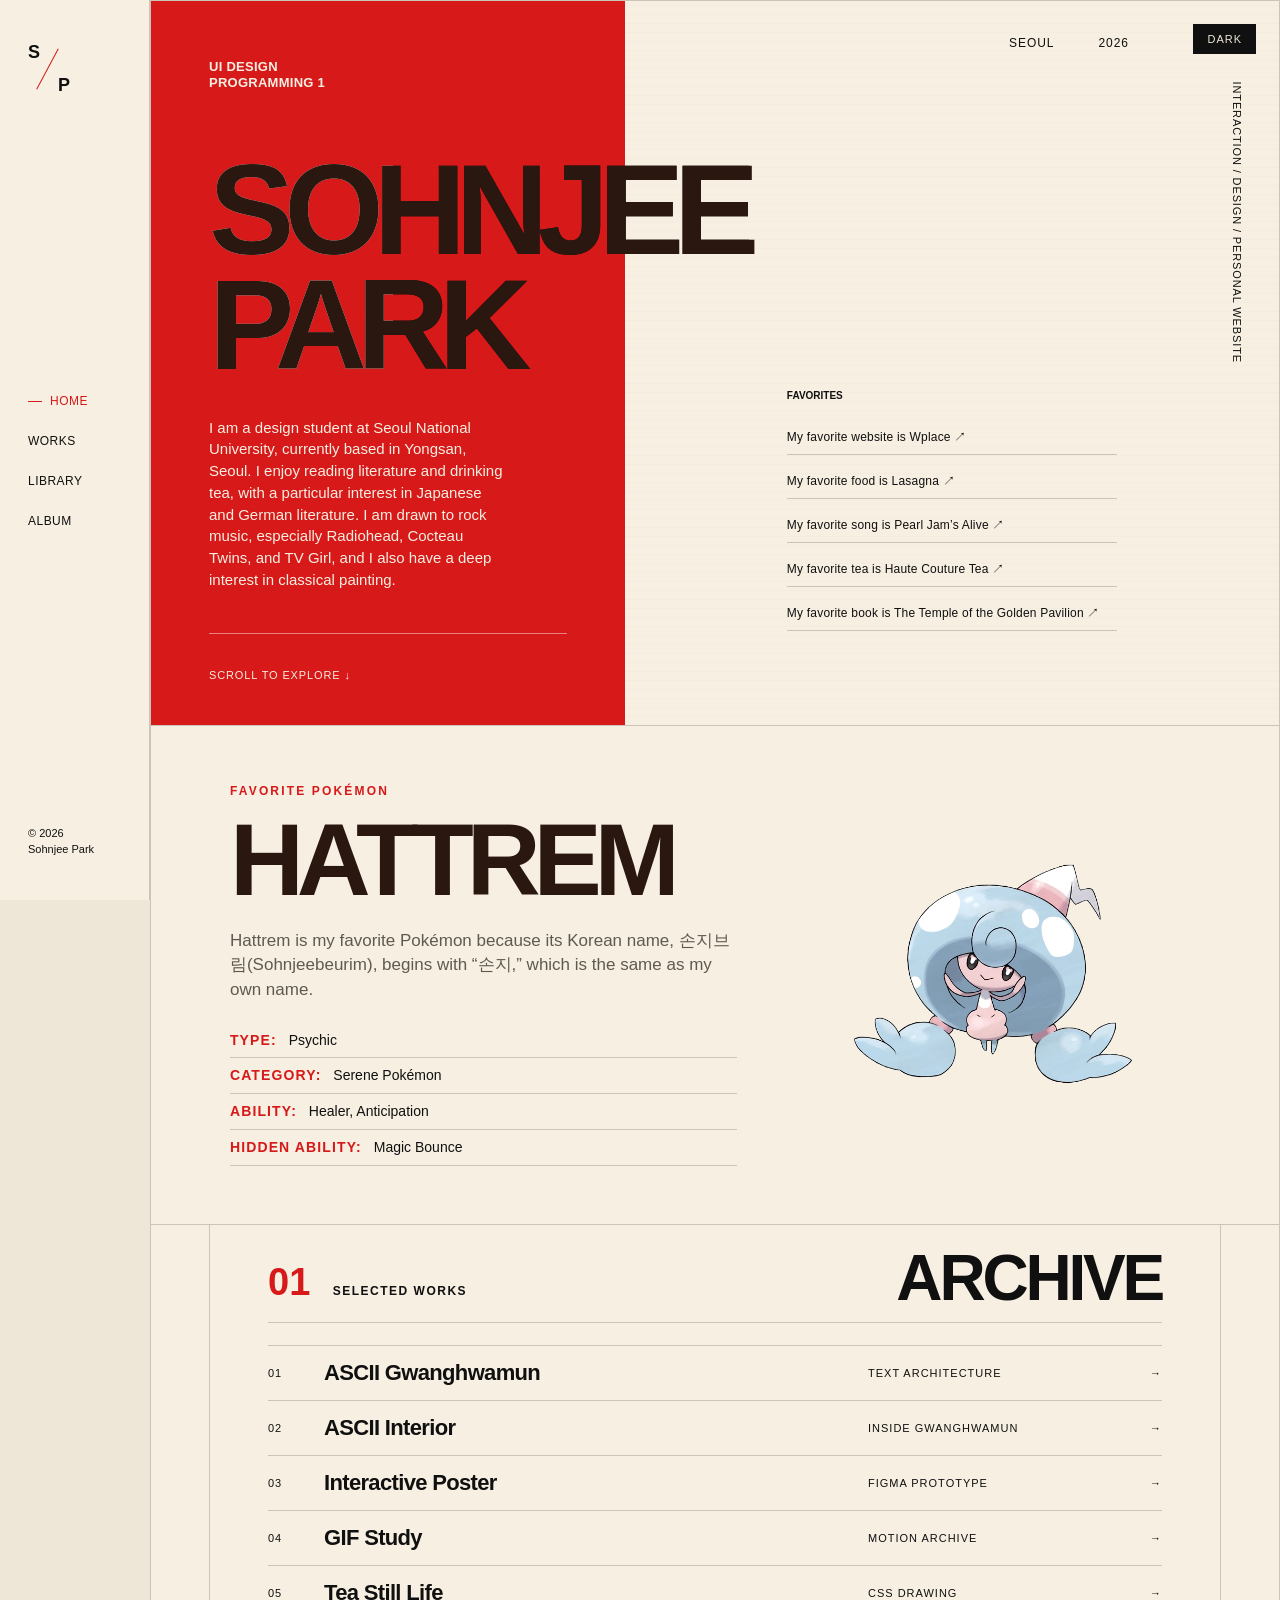
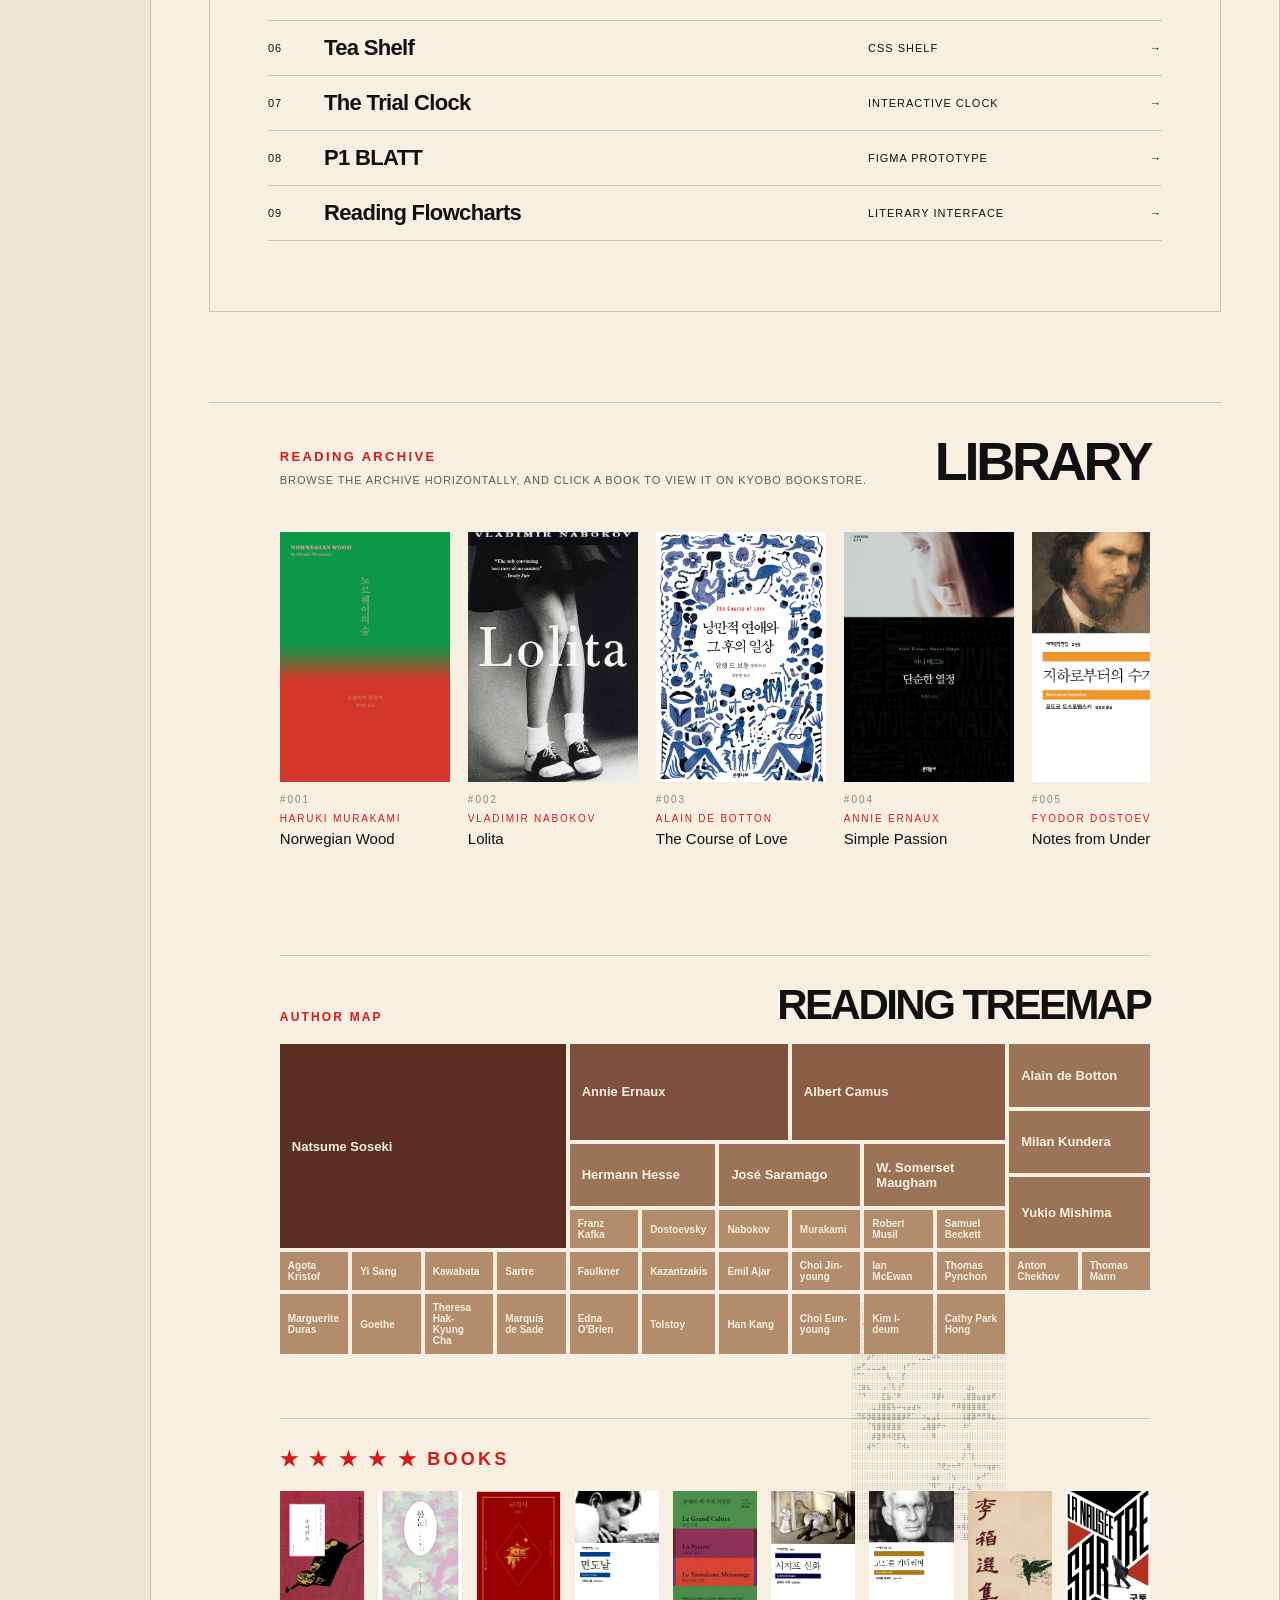
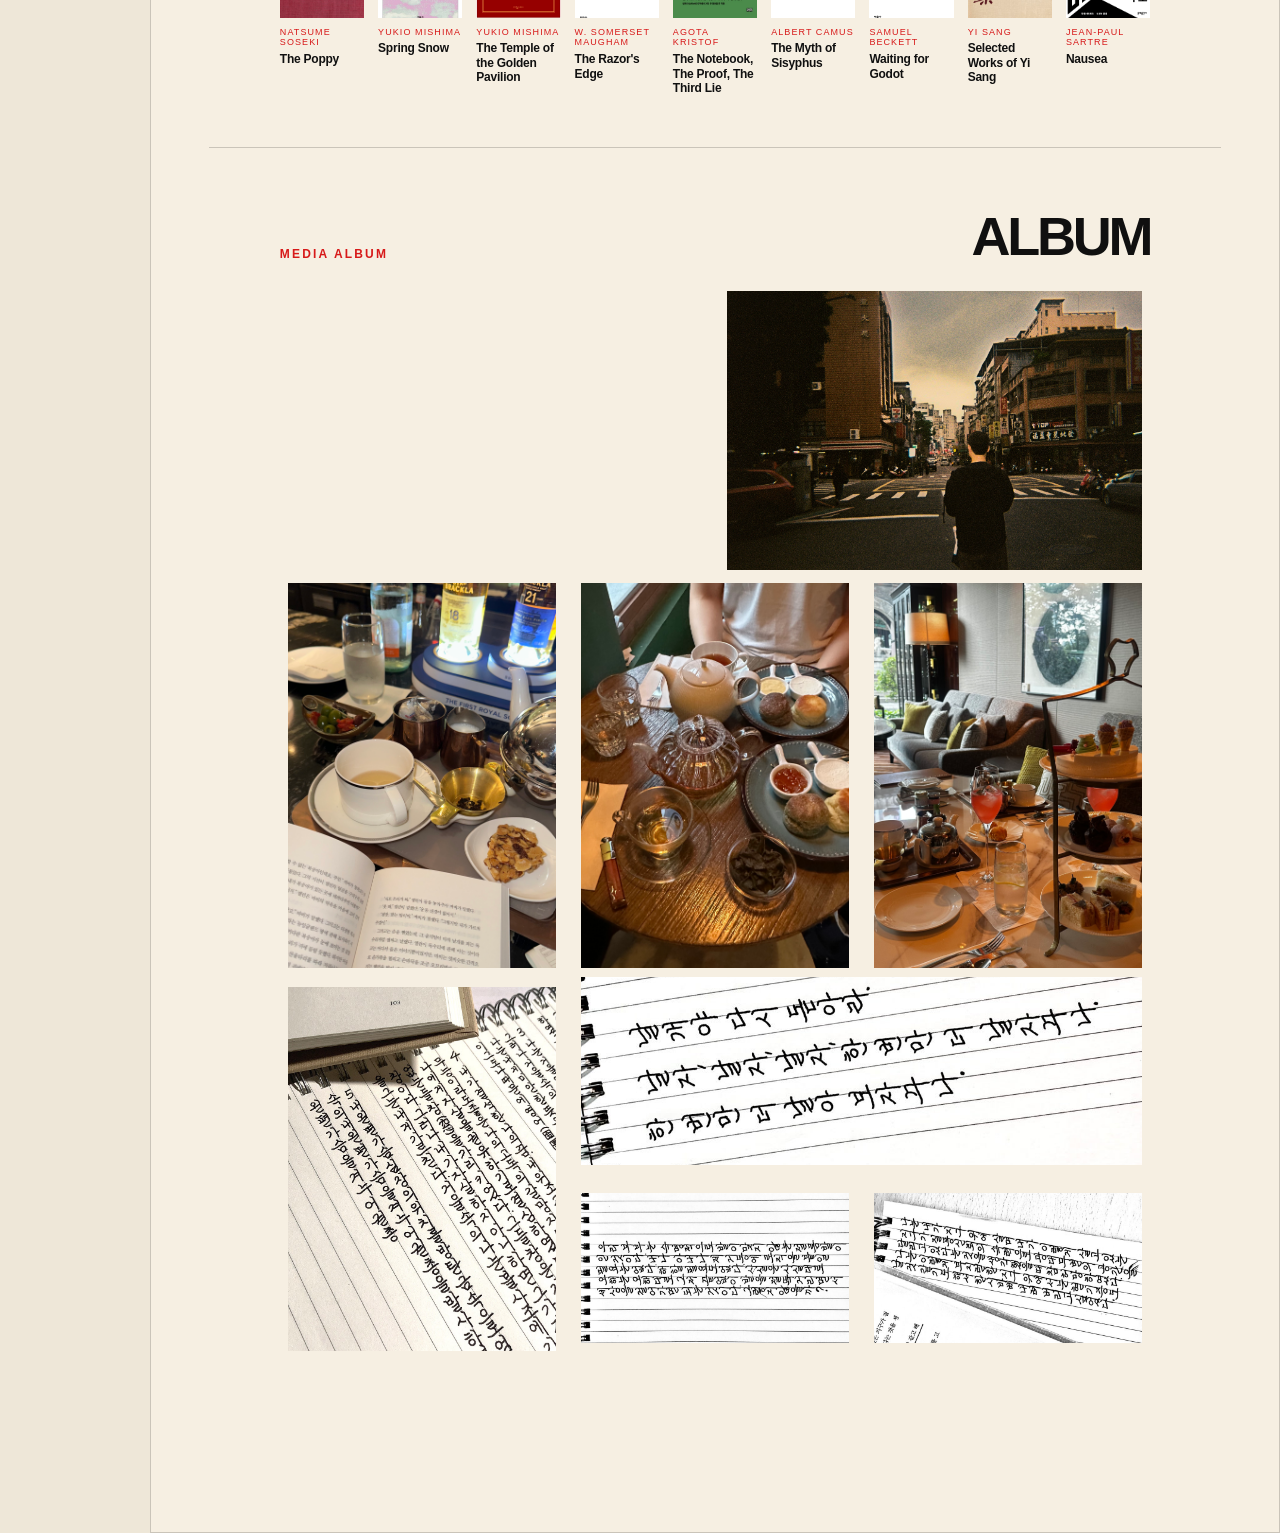
==== commit 97492843: "Update navigation links and section IDs in index.html" ====
--- a/index.html
+++ b/index.html
@@ -18,7 +18,7 @@
     </div>
 
     <nav>
-      <a href="index.html" class="active">Home</a>
+      <a href="#home" class="active">Home</a>
       <a href="#works">Works</a>
       <a href="#library">Library</a>
       <a href="#media">Album</a>
@@ -29,7 +29,7 @@
 
   <main class="site-main">
 
-    <section class="hero">
+    <section class="hero" id="home">
 
       <div class="hero-red-panel">
         <p class="hero-small">UI Design<br>Programming 1</p>
@@ -91,7 +91,10 @@
 
     </section>
 
-    <section class="pokemon-section" id="pokemon">
+
+    </section>
+
+<section class="pokemon-section" id="home">
 
   <div class="pokemon-inner">
 
@@ -121,7 +124,9 @@
 
 </section>
 
-    
+
+<section class="works" id="works">
+
     <section class="works" id="works">
       <div class="section-head">
         <div>
--- a/assets/style.css
+++ b/assets/style.css
@@ -2859,3 +2859,112 @@
 
   color: var(--muted);
 }
+
+/* pokemon section */
+
+.pokemon-section {
+  background: var(--paper);
+  border: 1px solid var(--line);
+  border-top: none;
+  padding: 58px 0;
+}
+
+.pokemon-inner {
+  width: 86%;
+  margin: 0 auto;
+
+  display: grid;
+  grid-template-columns: 1.1fr 0.9fr;
+  align-items: center;
+  gap: 48px;
+}
+
+.pokemon-label {
+  color: var(--red);
+  font-size: 12px;
+  letter-spacing: 0.18em;
+  text-transform: uppercase;
+  font-weight: 700;
+  margin-bottom: 18px;
+}
+
+.pokemon-text h2 {
+  font-size: clamp(52px, 8vw, 110px);
+  line-height: 0.85;
+  letter-spacing: -0.07em;
+  text-transform: uppercase;
+  color: #2A1710;
+  margin-bottom: 26px;
+}
+
+body.dark .pokemon-text h2 {
+  color: #eee7d8;
+}
+
+.pokemon-desc {
+  max-width: 520px;
+  font-size: 17px;
+  line-height: 1.45;
+  color: var(--muted);
+  margin-bottom: 28px;
+}
+
+.pokemon-info {
+  display: grid;
+  gap: 8px;
+  max-width: 520px;
+}
+
+.pokemon-info p {
+  font-size: 14px;
+  line-height: 1.35;
+  color: var(--text);
+  border-bottom: 1px solid var(--line);
+  padding-bottom: 8px;
+}
+
+.pokemon-info span {
+  color: var(--red);
+  font-weight: 700;
+  text-transform: uppercase;
+  letter-spacing: 0.08em;
+  margin-right: 8px;
+}
+
+.pokemon-image-box {
+  display: flex;
+  justify-content: center;
+  align-items: center;
+  min-height: 320px;
+}
+
+.pokemon-image-box img {
+  width: min(280px, 80%);
+  height: auto;
+  display: block;
+
+  filter: grayscale(5%) contrast(105%);
+  transition:
+    transform 0.45s ease,
+    filter 0.45s ease;
+}
+
+.pokemon-image-box img:hover {
+  transform: translateY(-10px) rotate(-2deg);
+  filter: grayscale(0%) contrast(115%);
+}
+
+@media (max-width: 800px) {
+  .pokemon-inner {
+    grid-template-columns: 1fr;
+    gap: 32px;
+  }
+
+  .pokemon-image-box {
+    min-height: 240px;
+  }
+
+  .pokemon-image-box img {
+    width: min(220px, 70%);
+  }
+}
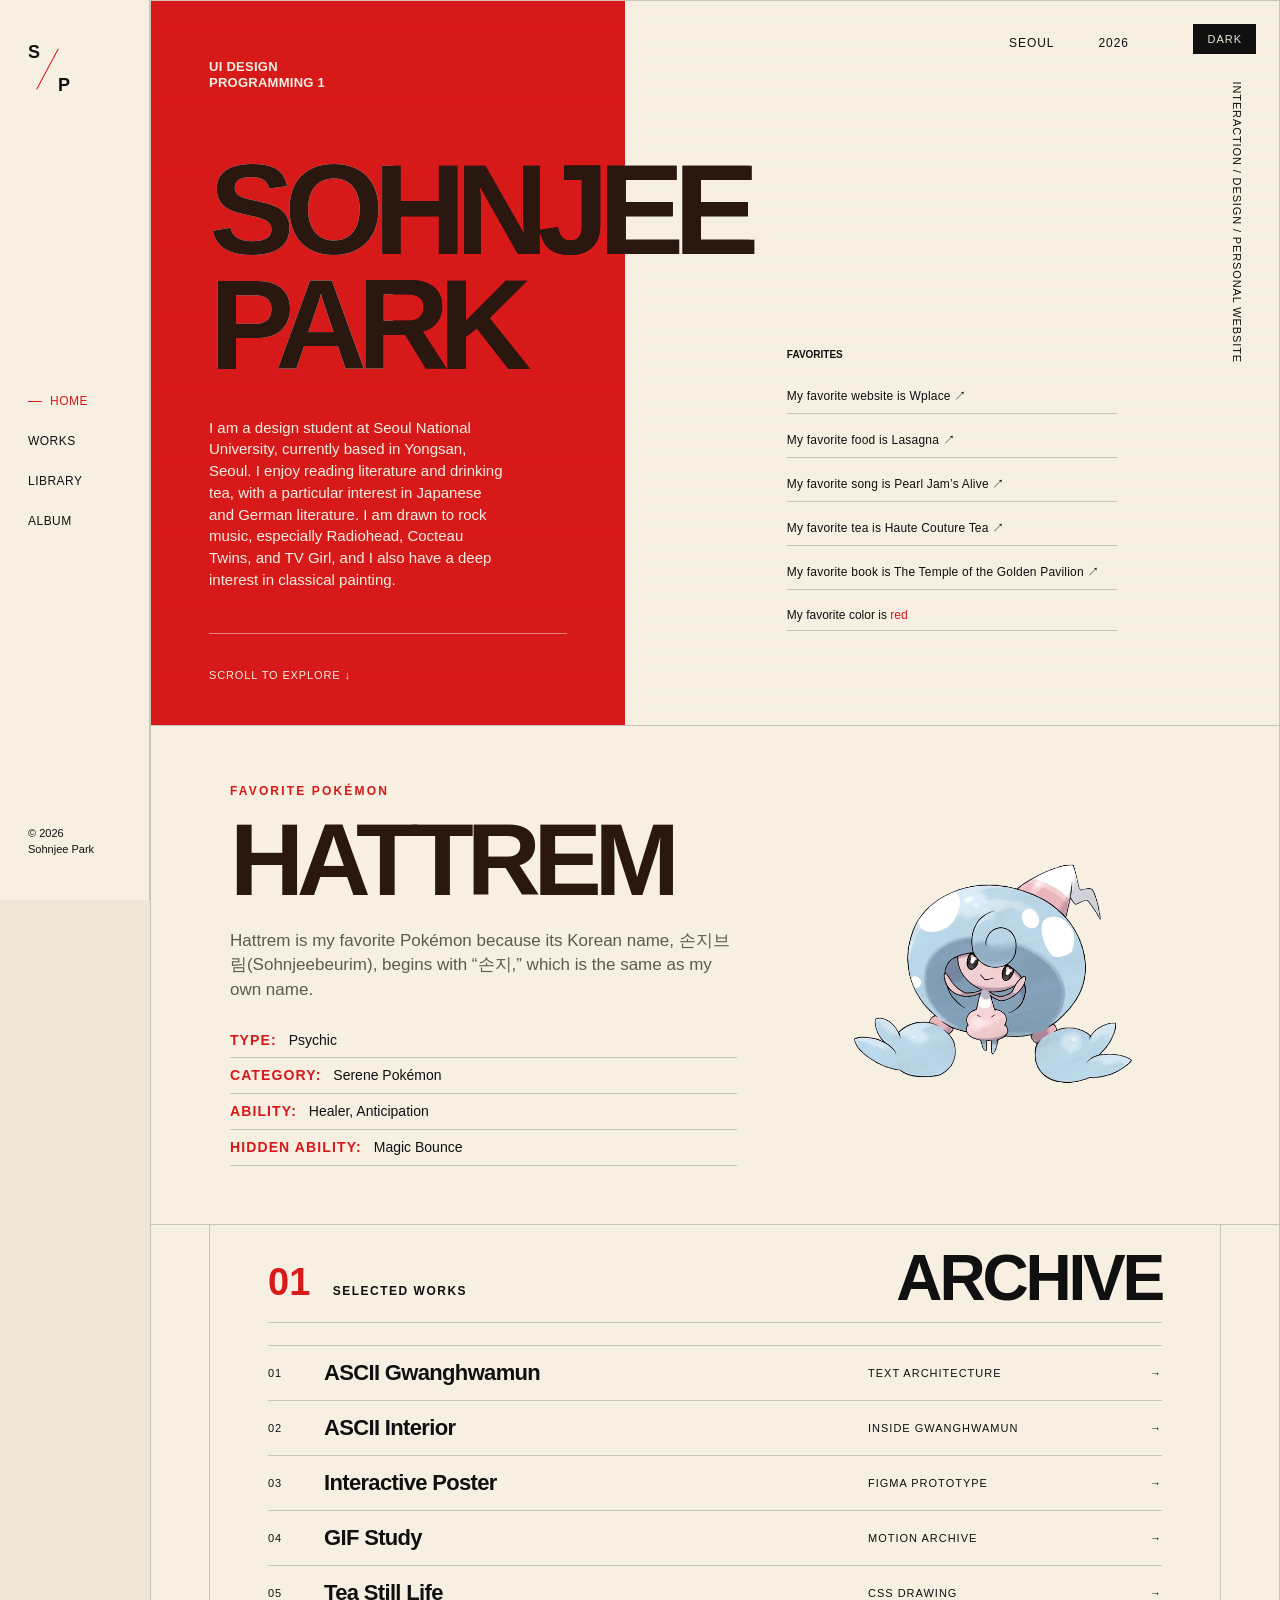
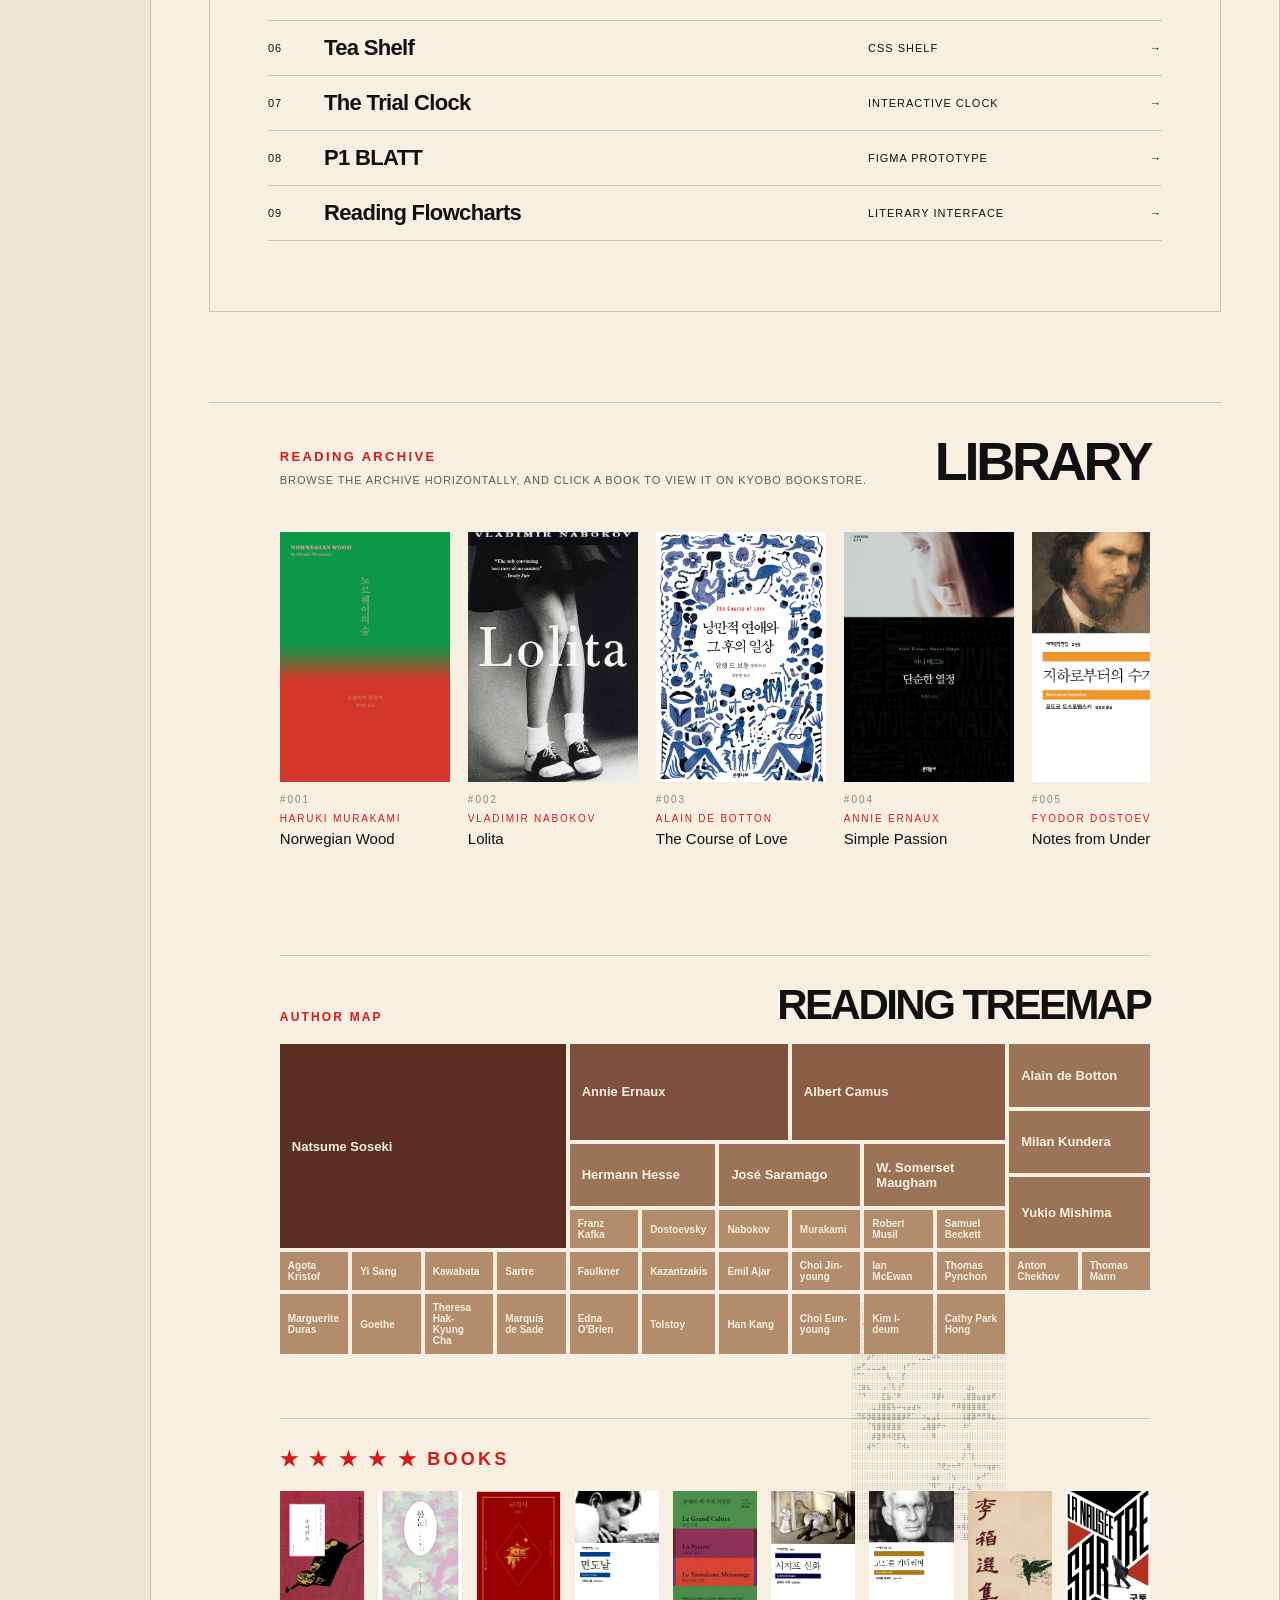
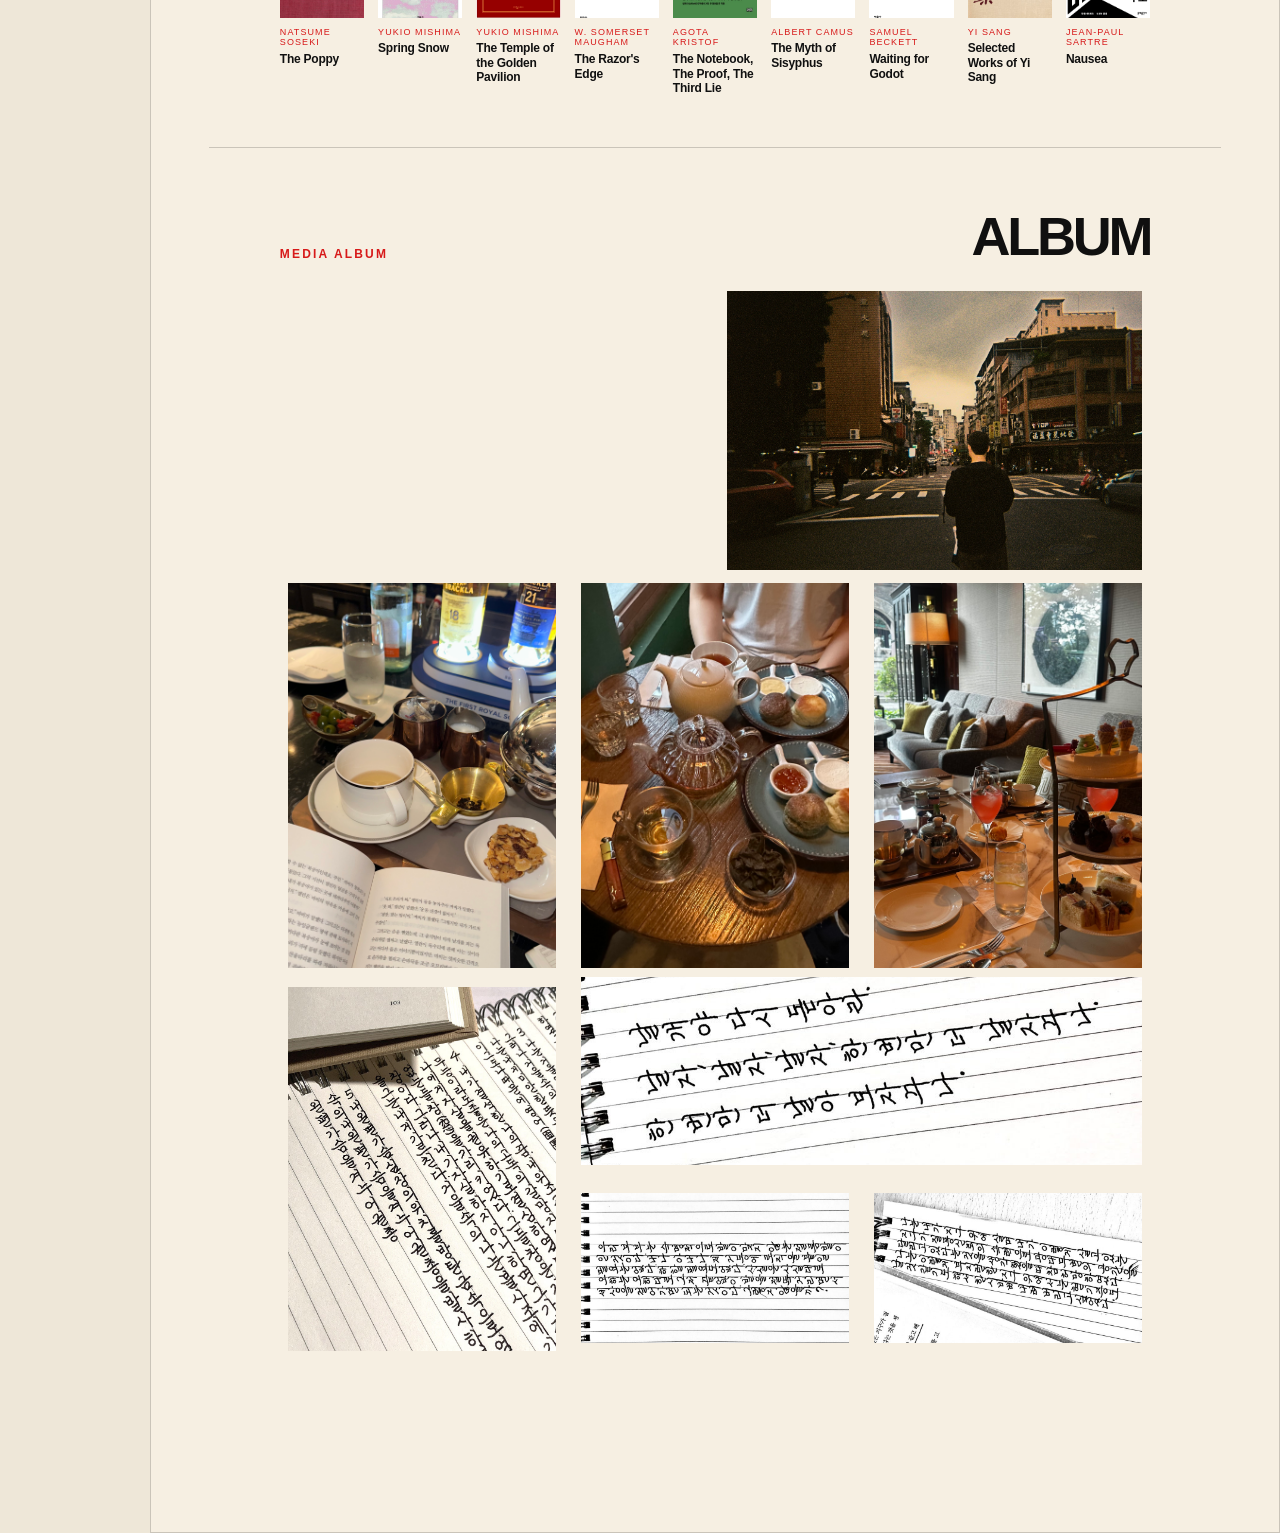
==== commit db6e3464: "Add favorite color section and fix HTML structure" ====
--- a/index.html
+++ b/index.html
@@ -86,6 +86,11 @@
           <a href="https://product.kyobobook.co.kr/detail/S000000407340" target="_blank">
             My favorite book is The Temple of the Golden Pavilion ↗
           </a>
+
+          <div class="favorite-color">
+            My favorite color is <span>red</span>
+          </div>
+          
         </div>
       </div>
 
--- a/assets/style.css
+++ b/assets/style.css
@@ -2845,9 +2845,7 @@
   line-height: 1.12;
 }
 
-.ascii-interior-art {
-  transform: translateX(400px);
-}
+
 
 .book-scroll-note {
   display: block;
@@ -2968,3 +2966,210 @@
     width: min(220px, 70%);
   }
 }
+
+.ascii-switch-link {
+  display: block;
+  width: fit-content;
+  margin: 0 auto;
+  color: inherit;
+  text-decoration: none;
+  cursor: pointer;
+}
+
+.ascii-switch-link pre {
+  transition:
+    transform 0.28s ease,
+    color 0.28s ease,
+    text-shadow 0.28s ease,
+    filter 0.28s ease;
+}
+
+.ascii-switch-link:hover pre {
+  color: var(--paper);
+  text-shadow:
+    0 0 8px rgba(255, 255, 255, 0.7),
+    0 0 18px rgba(255, 255, 255, 0.45);
+}
+
+.ascii-switch-link.is-clicked pre {
+  color: var(--red);
+  text-shadow:
+    0 0 8px rgba(215, 25, 25, 0.85),
+    0 0 22px rgba(215, 25, 25, 0.55),
+    0 0 36px rgba(215, 25, 25, 0.35);
+}
+
+.ascii-switch-link.is-clicked pre {
+  color: var(--red);
+  text-shadow:
+    0 0 8px rgba(215, 25, 25, 0.85),
+    0 0 22px rgba(215, 25, 25, 0.55),
+    0 0 36px rgba(215, 25, 25, 0.35);
+  transform: scale(1.025);
+}
+
+.ascii-full {
+  width: 100%;
+  overflow-x: hidden;
+}
+
+.ascii-click-wrap {
+  width: 100%;
+  display: flex;
+  justify-content: center;
+  overflow: visible;
+  padding: 36px 0 70px;
+}
+
+.ascii-switch-link {
+  display: block;
+  width: fit-content;
+  margin: 0 auto;
+  color: inherit;
+  text-decoration: none;
+  cursor: pointer;
+
+  transform-origin: center center;
+  transition:
+    transform 0.28s ease,
+    filter 0.28s ease;
+}
+
+/* smooth ASCII transition */
+
+.ascii-switch-link {
+  display: block;
+  width: fit-content;
+  margin: 0 auto;
+  color: inherit;
+  text-decoration: none;
+  cursor: pointer;
+
+  transform-origin: center center;
+  transition:
+    transform 0.6s cubic-bezier(0.16, 1, 0.3, 1),
+    opacity 0.6s ease,
+    filter 0.6s ease;
+}
+
+.ascii-switch-link pre {
+  margin: 0;
+  white-space: pre;
+
+  transition:
+    color 0.6s ease,
+    text-shadow 0.6s ease,
+    opacity 0.6s ease;
+}
+
+
+
+
+.ascii-switch-link pre {
+  margin: 0;
+  white-space: pre;
+  transition:
+    color 0.28s ease,
+    text-shadow 0.28s ease;
+}
+
+/* individual ascii position adjust */
+
+.ascii-house-wrap {
+  transform: translateX(-100px);
+}
+
+.ascii-interior-wrap {
+  transform: translateX(400px);
+}
+
+.ascii-switch-link {
+  display: block;
+  width: fit-content;
+  margin: 0 auto;
+  color: inherit;
+  text-decoration: none;
+  cursor: pointer;
+
+  transition: transform 0.15s ease;
+}
+
+.ascii-switch-link pre {
+  margin: 0;
+  white-space: pre;
+
+  transition: color 0.12s ease;
+}
+
+.ascii-switch-link:hover {
+  transform: scale(1.002);
+}
+
+.ascii-switch-link:hover pre {
+  color: var(--paper);
+}
+
+.ascii-switch-link.is-clicked pre {
+  color: var(--red);
+}
+
+.ascii-switch-link {
+  display: block;
+  width: fit-content;
+  margin: 0 auto;
+  color: inherit;
+  text-decoration: none;
+  cursor: pointer;
+
+  transform: none !important;
+  filter: none !important;
+  transition: none;
+}
+
+.ascii-switch-link:hover,
+.ascii-switch-link.is-clicked {
+  transform: none !important;
+  filter: none !important;
+}
+
+.ascii-switch-link pre {
+  margin: 0;
+  white-space: pre;
+
+  color: var(--text);
+  text-shadow: none !important;
+  transform: none !important;
+  filter: none !important;
+
+  transition: color 0.08s linear;
+}
+
+.ascii-switch-link:hover pre {
+  color: var(--text);
+  text-shadow: none !important;
+}
+
+.ascii-switch-link.is-clicked pre {
+  color: var(--red) !important;
+  text-shadow: none !important;
+}
+
+.hero-right .favorites .favorite-color {
+  display: block;
+
+  padding: 8px 0;
+  border-bottom: 1px solid var(--line);
+
+  font-family: Helvetica, Arial, sans-serif;
+  font-size: 12px;
+  font-weight: 400;
+  letter-spacing: 0;
+  text-transform: none;
+  line-height: normal;
+
+  color: var(--text);
+}
+
+.hero-right .favorites .favorite-color span {
+  color: var(--red);
+}
